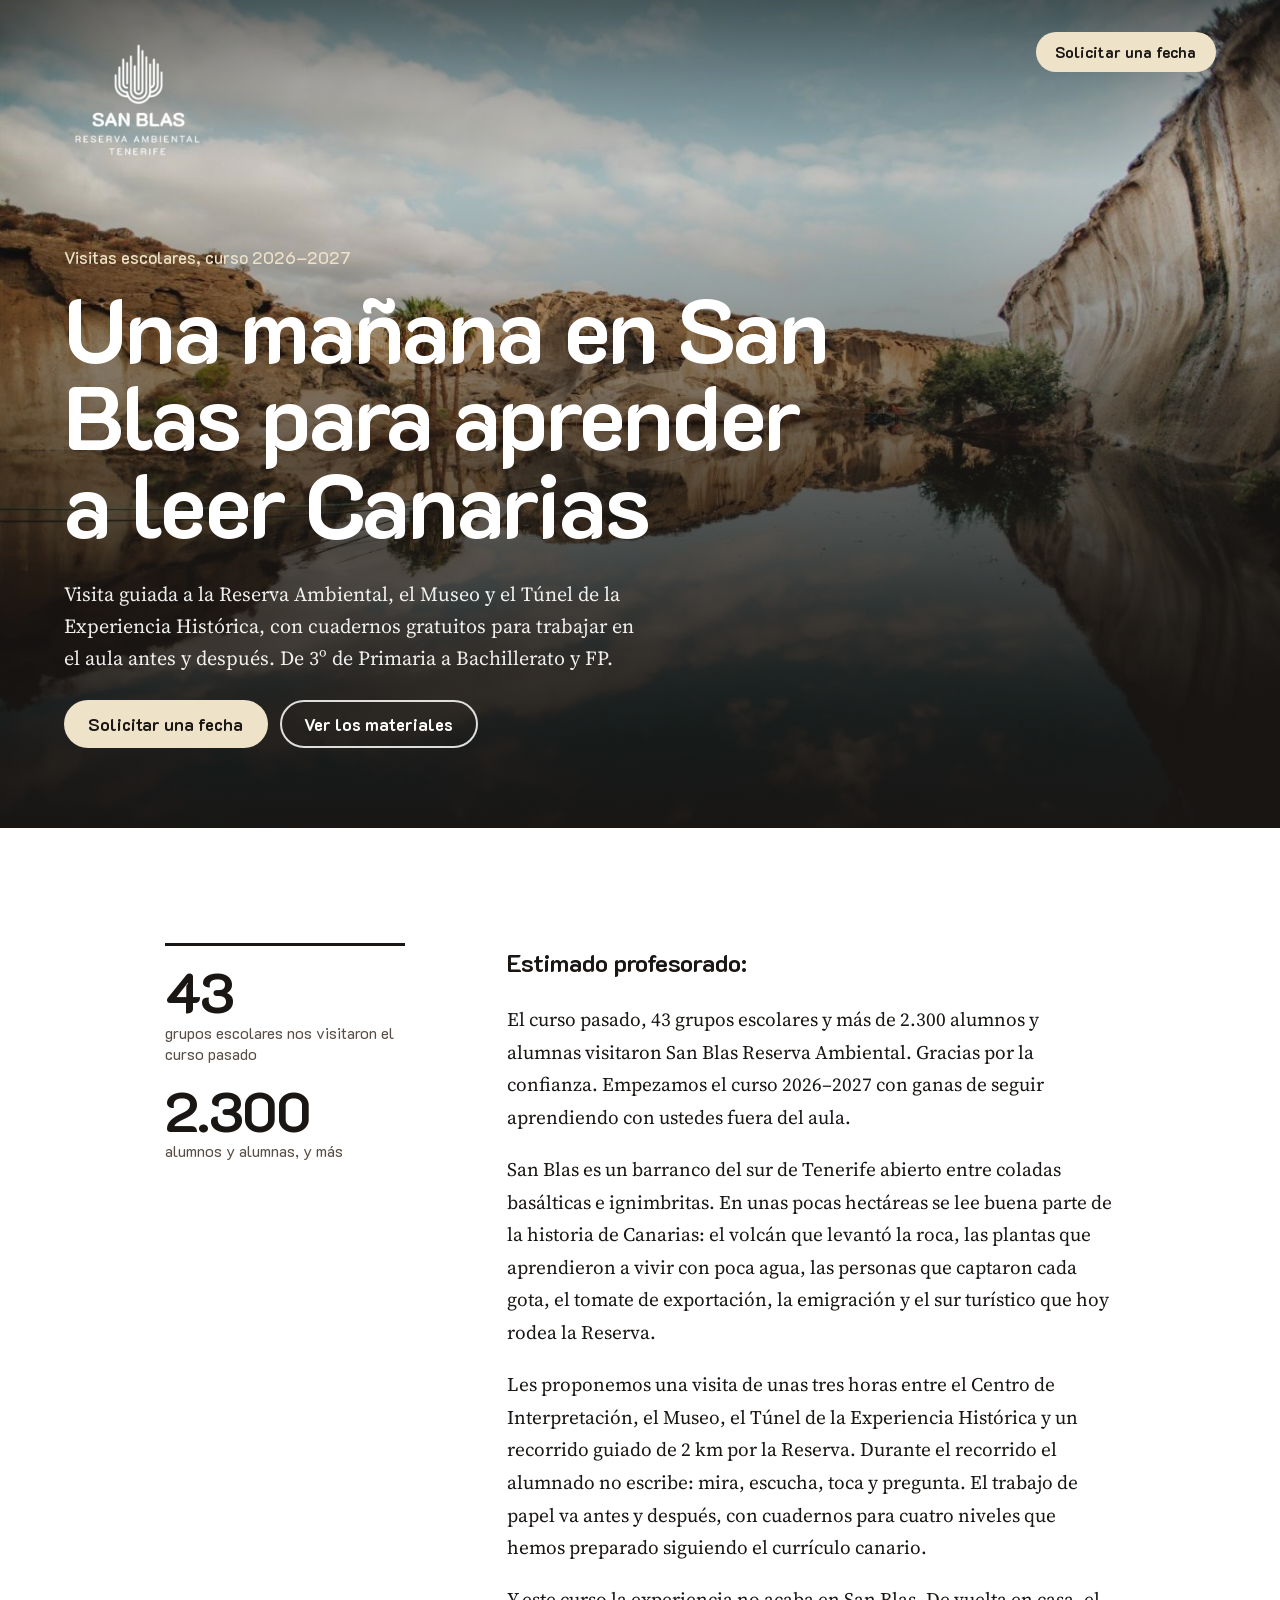
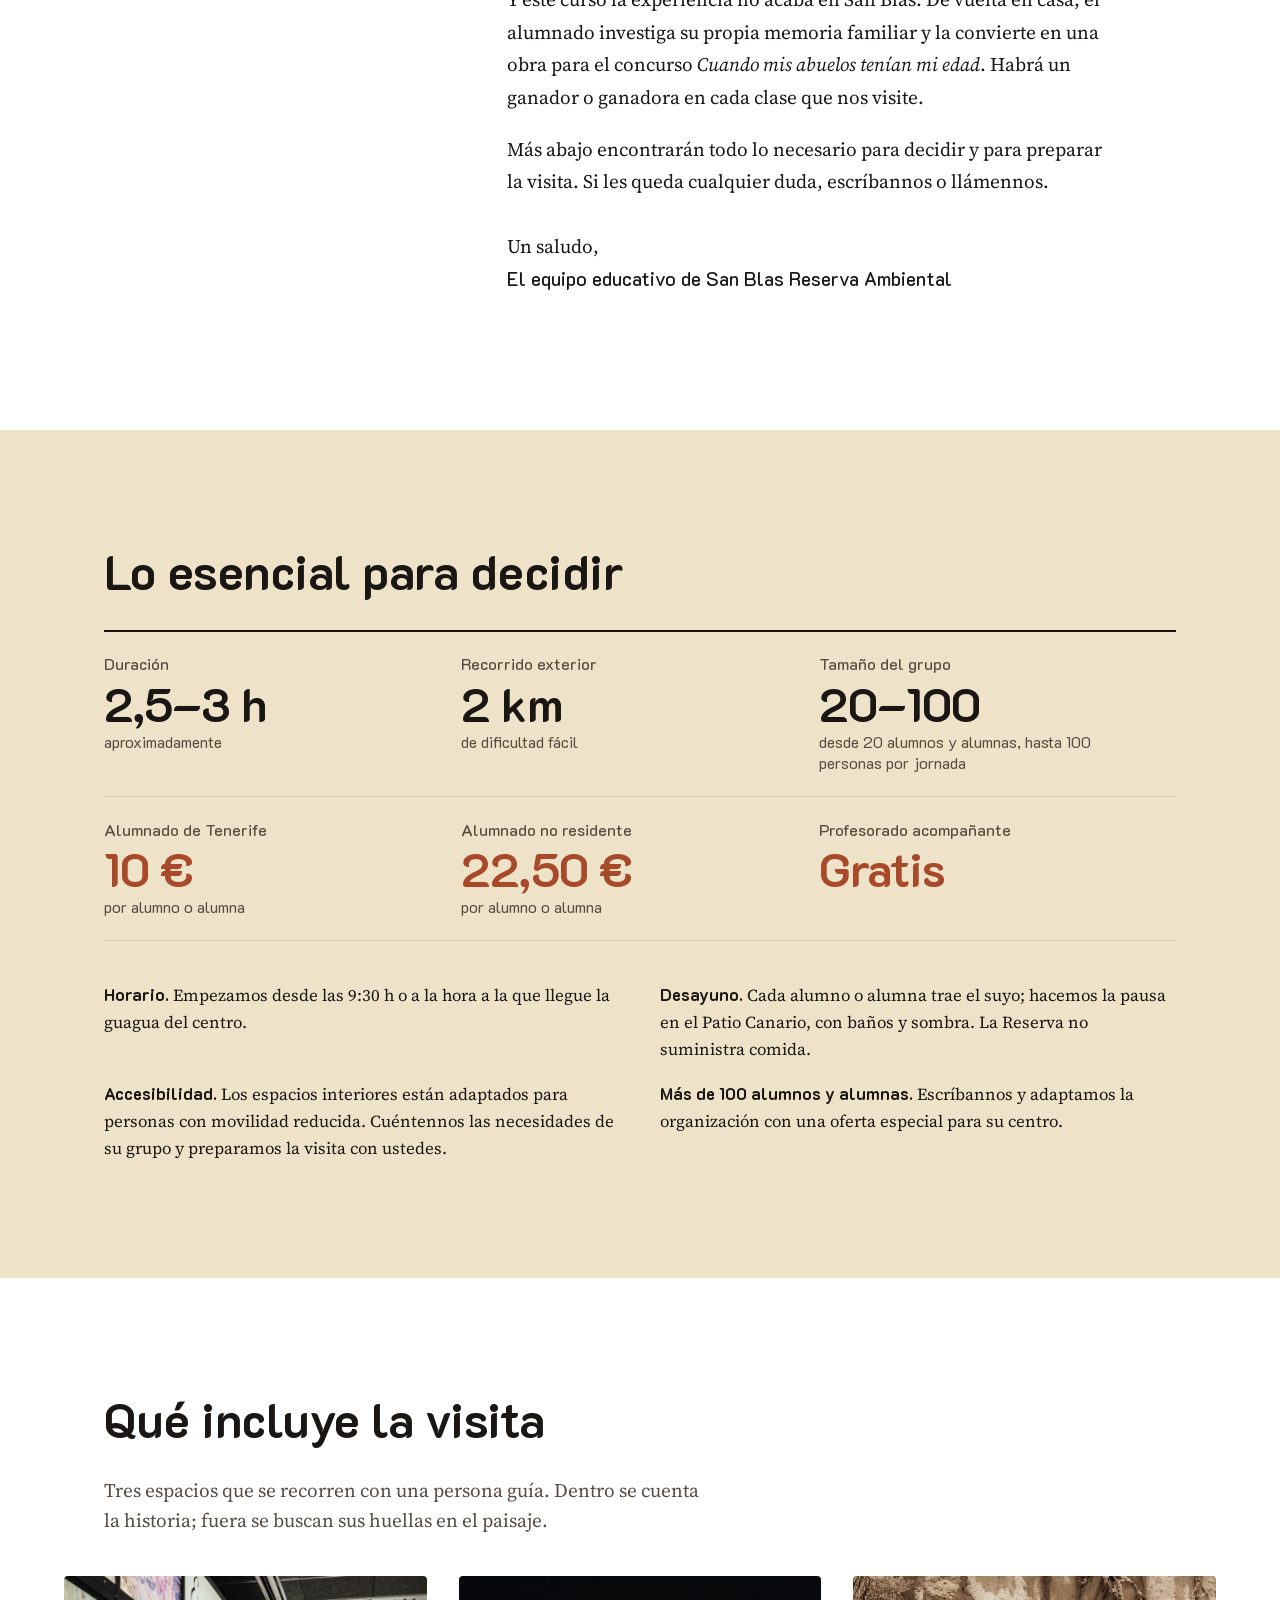
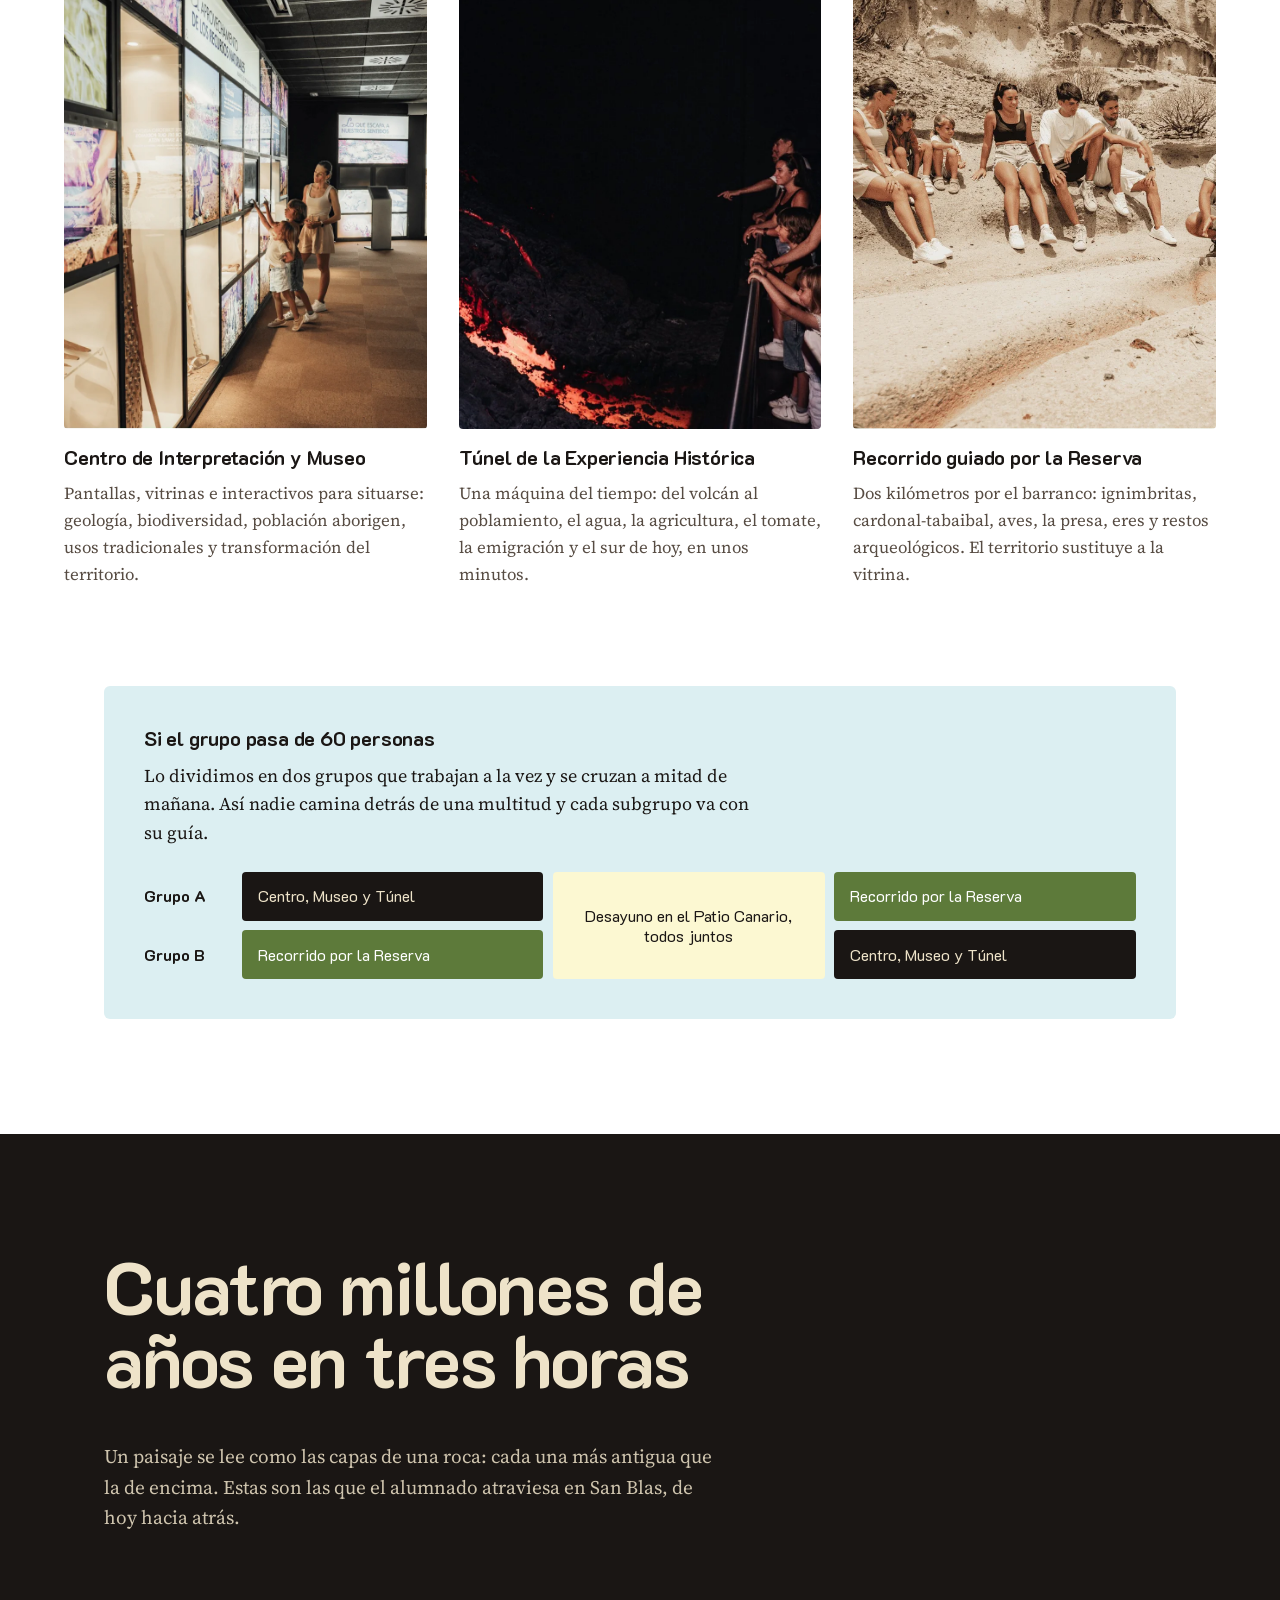
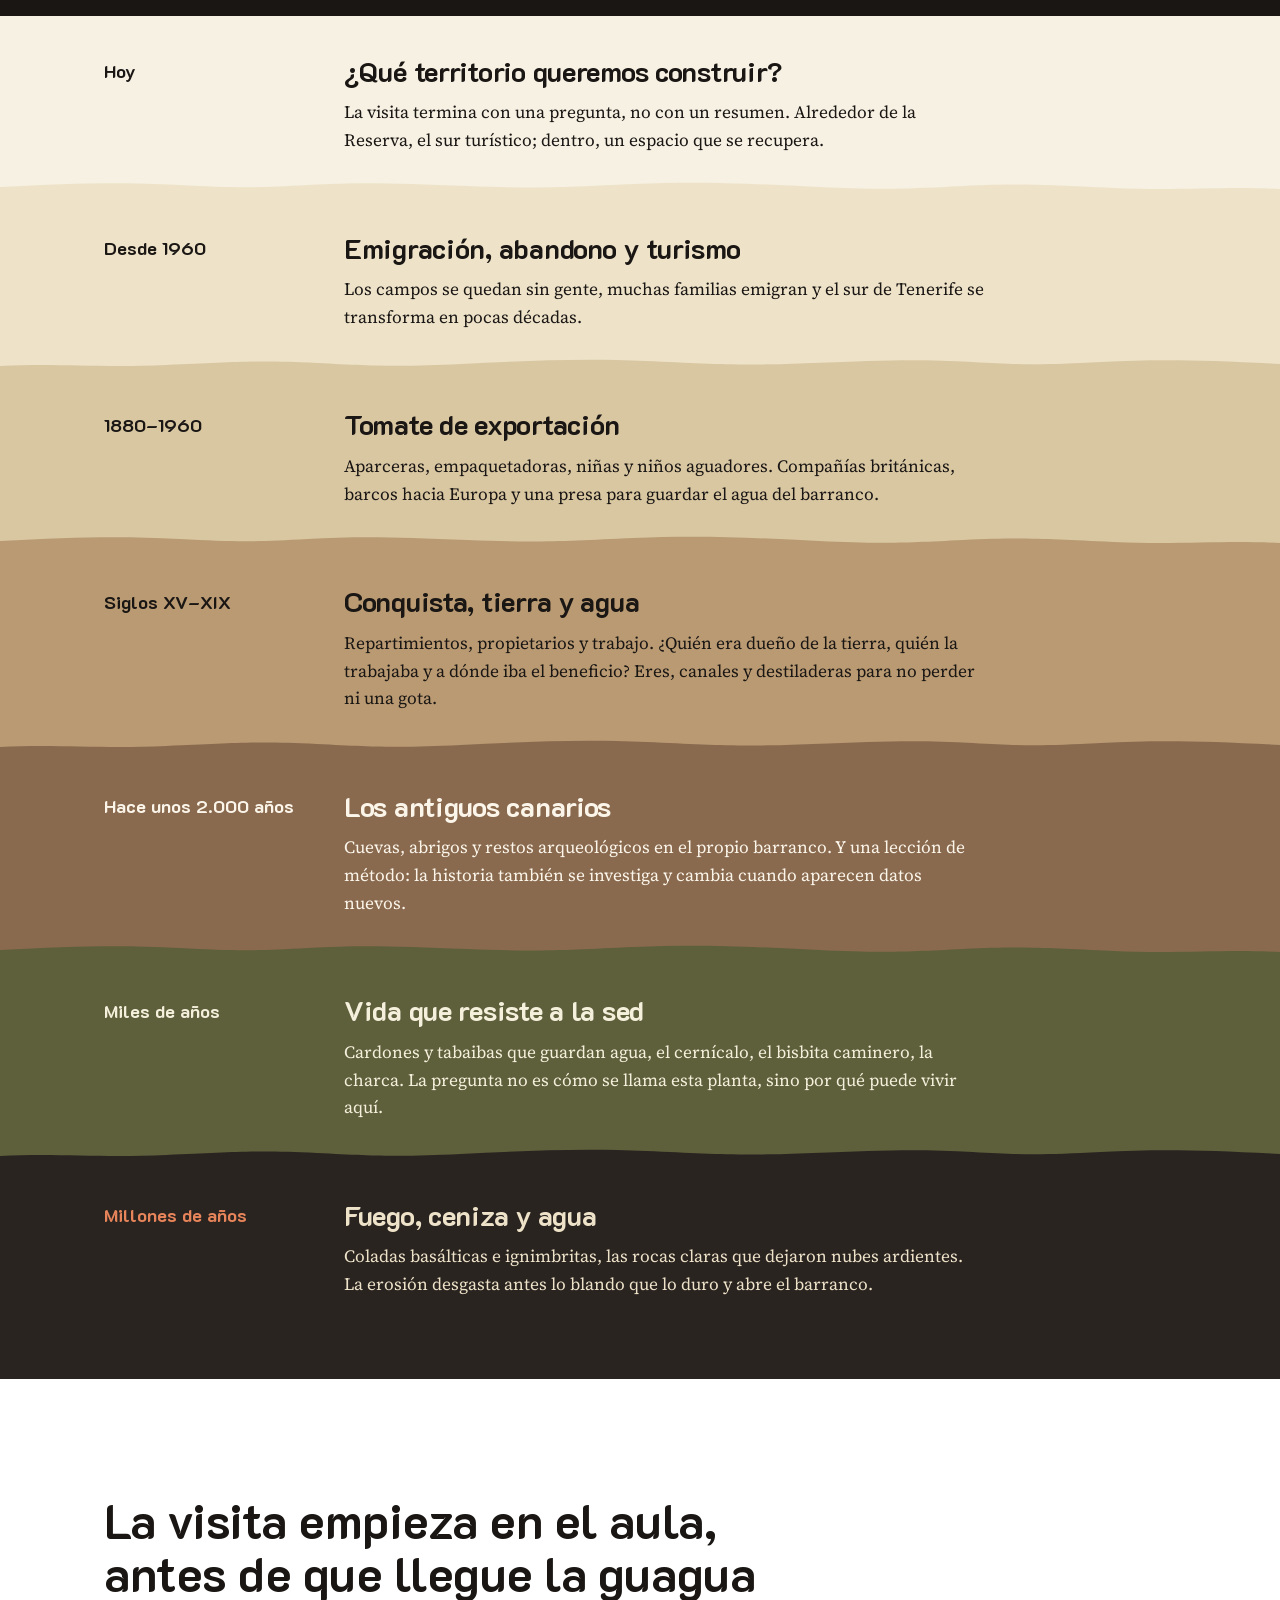
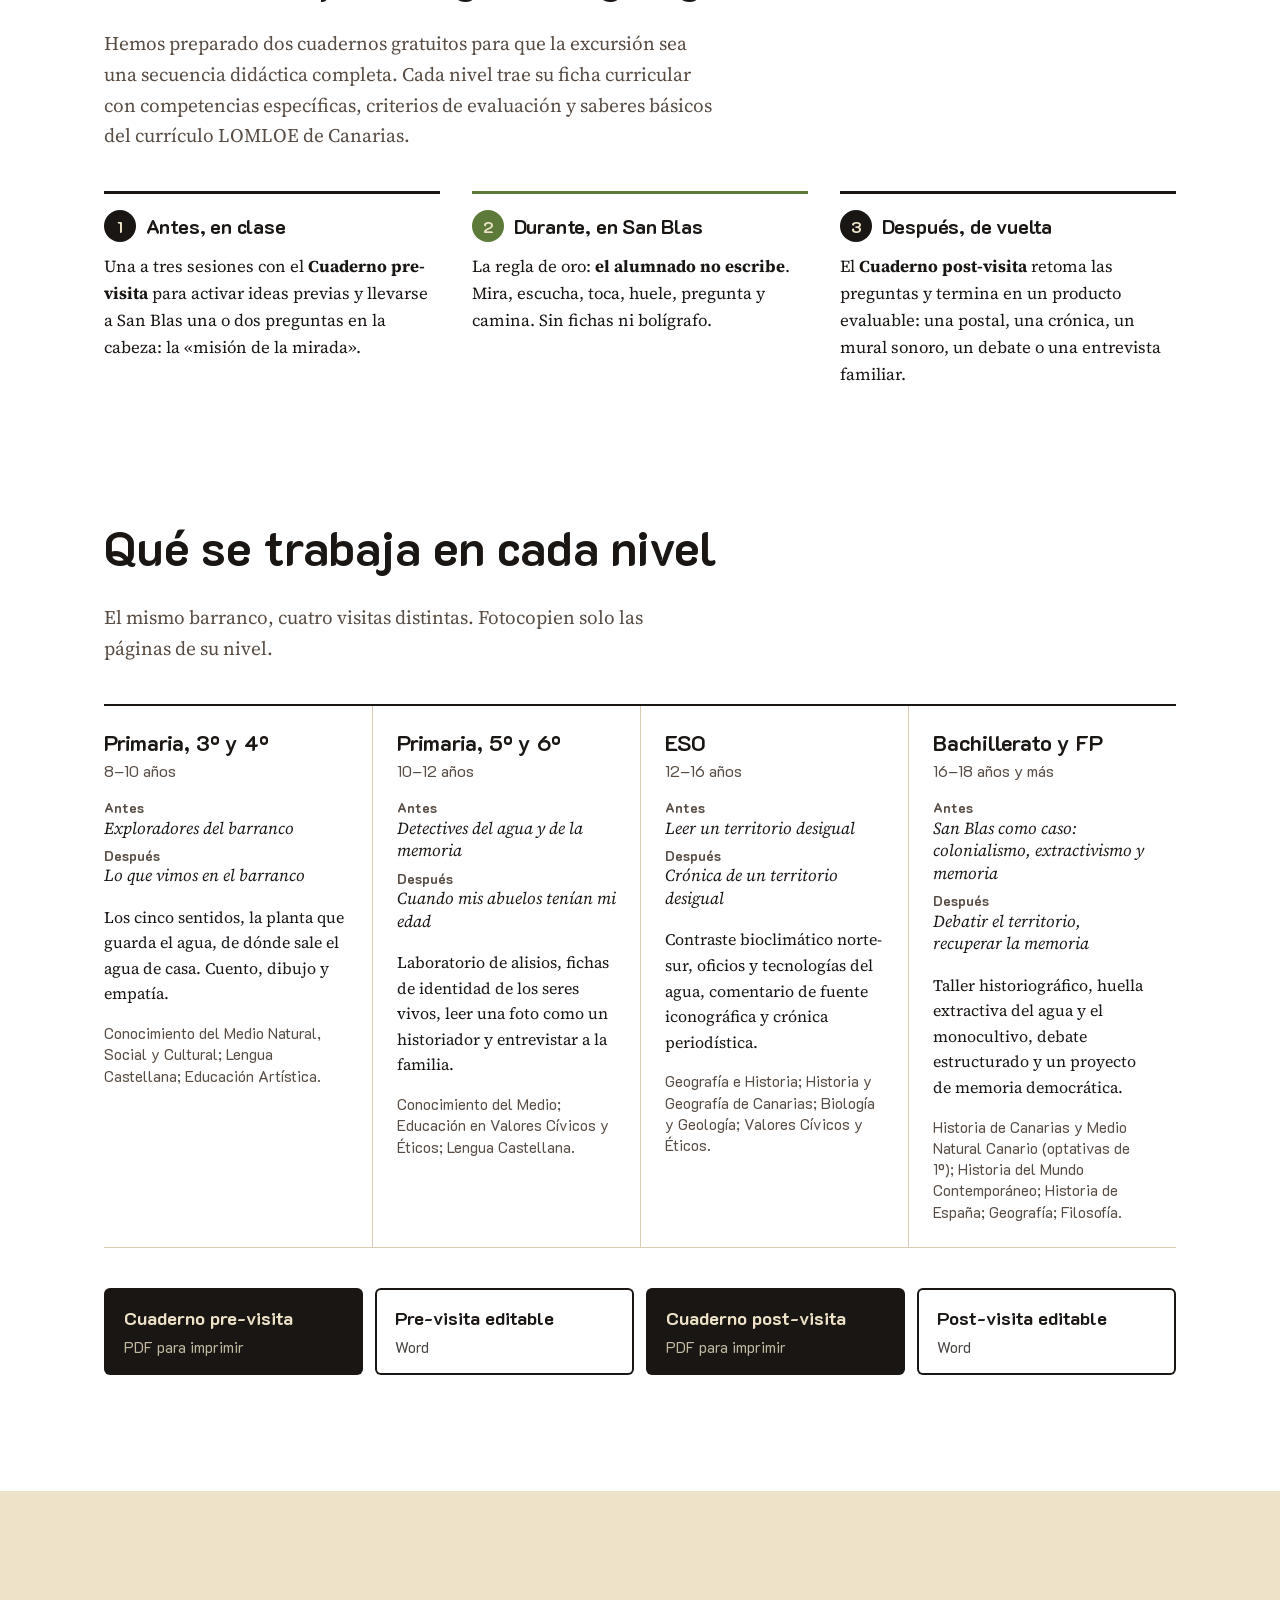
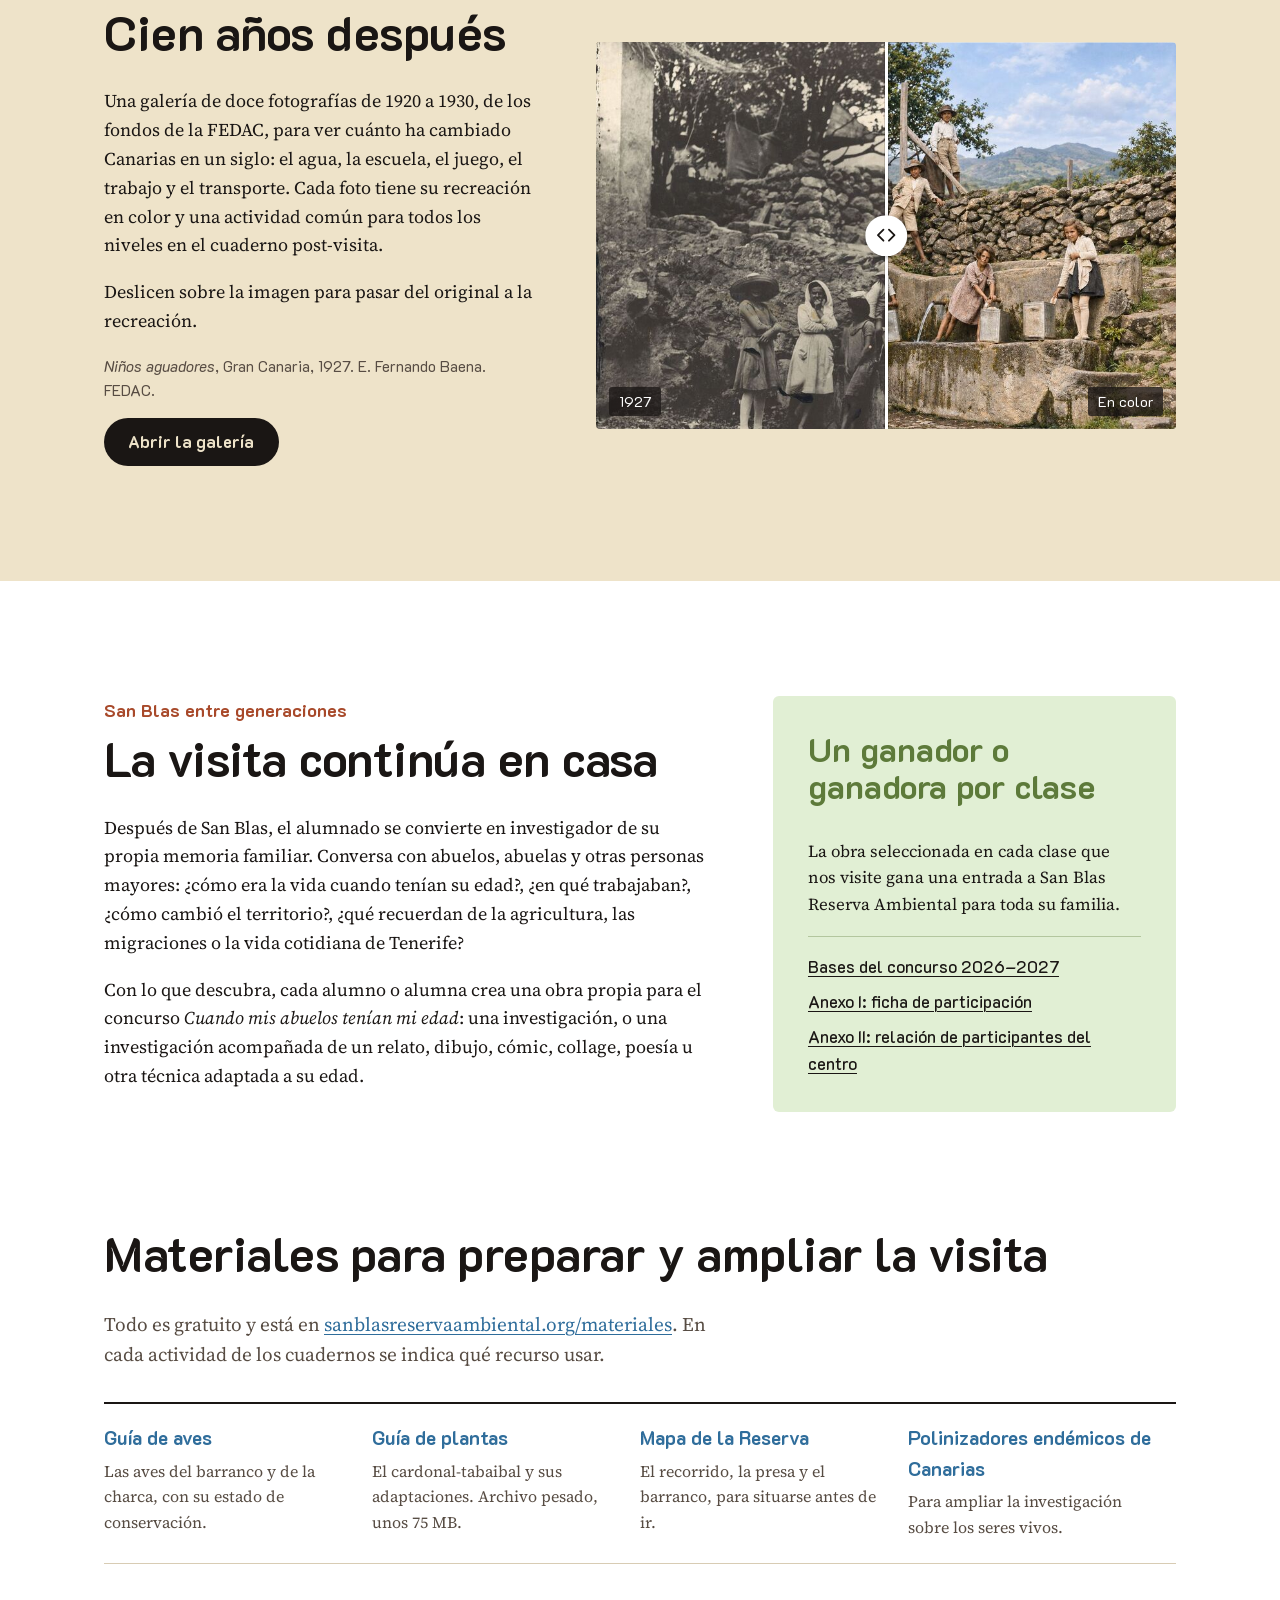
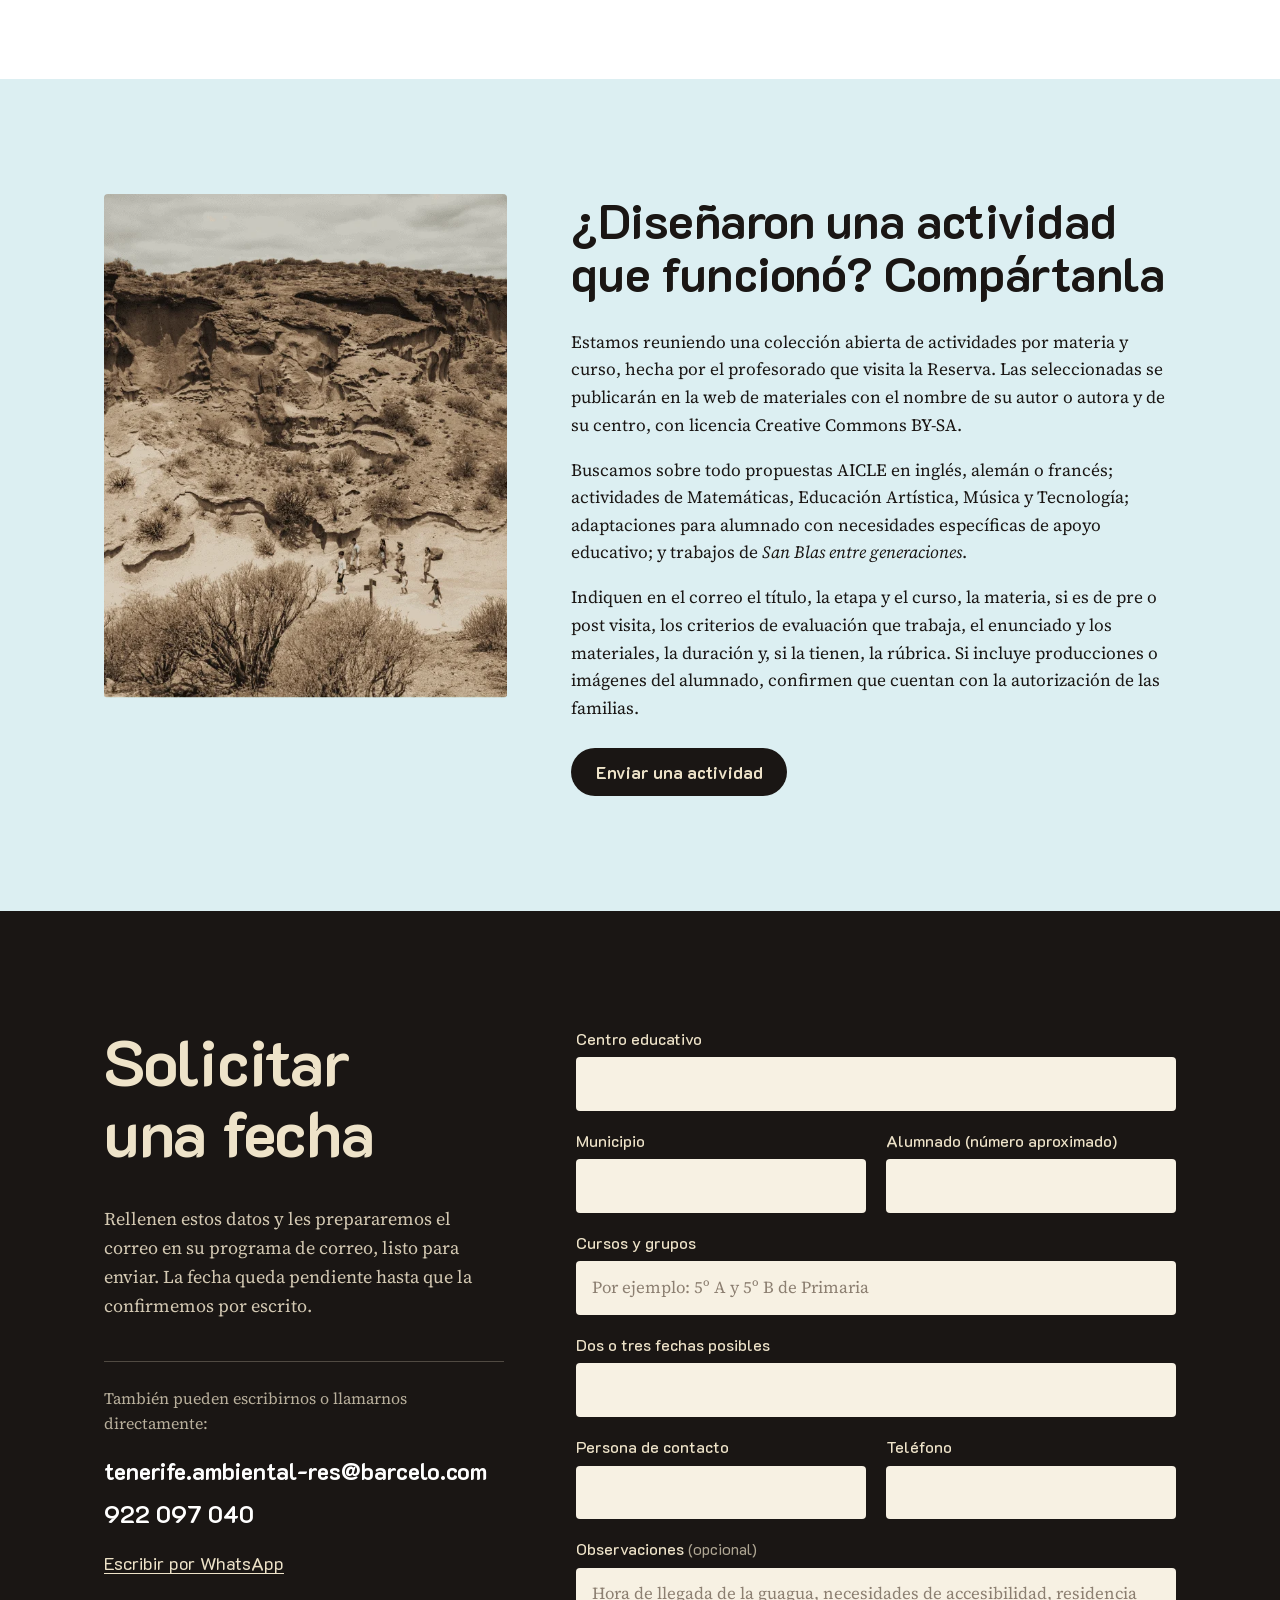
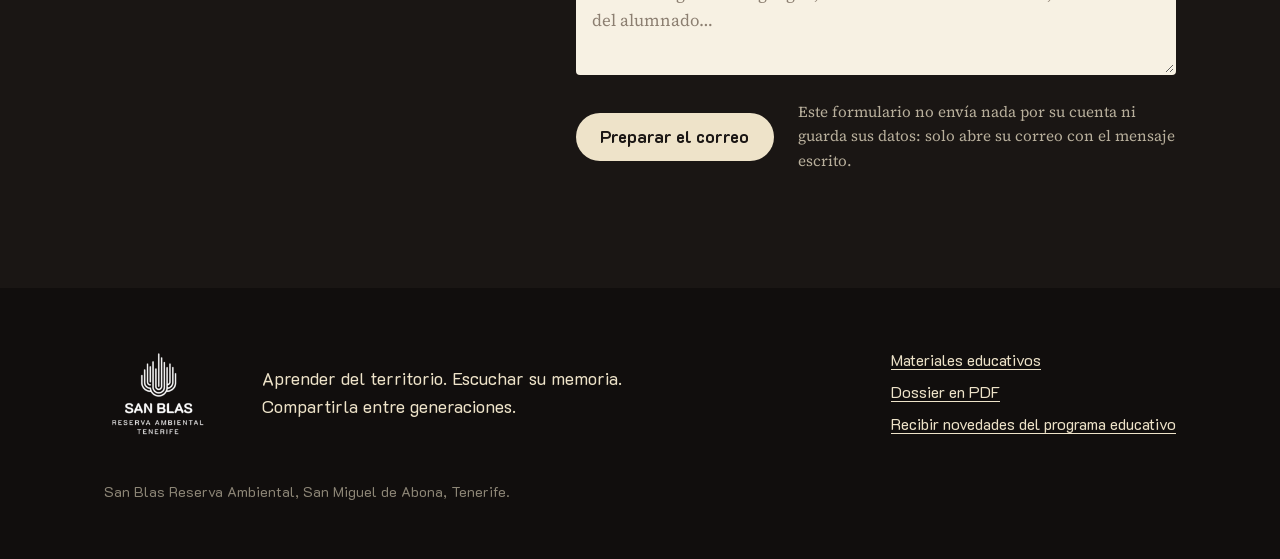
==== index.html @ e319ac90 "Dossier online para el profesorado y correo con enlace «Ver online» Página web con la propuesta de v" ====
<!doctype html>
<html lang="es">
<head>
<meta charset="utf-8">
<meta name="viewport" content="width=device-width, initial-scale=1">
<title>Visitas escolares 2026–2027 · San Blas Reserva Ambiental</title>
<meta name="description" content="Dossier educativo para el profesorado: visita escolar a San Blas Reserva Ambiental (San Miguel de Abona, Tenerife), cuadernos pre y post visita por niveles, concurso escolar y materiales descargables.">
<meta property="og:type" content="website">
<meta property="og:locale" content="es_ES">
<meta property="og:title" content="Visitas escolares 2026–2027 · San Blas Reserva Ambiental">
<meta property="og:description" content="Una mañana para aprender a leer Canarias: visita guiada, cuadernos para el aula en cuatro niveles y un concurso para investigar la memoria familiar.">
<meta property="og:image" content="https://sanblasreservaambiental.org/dossier/img/compartir.jpg">
<meta name="twitter:card" content="summary_large_image">
<meta name="theme-color" content="#1a1614">
<link rel="icon" href="img/logo-negro.png">
<link rel="preconnect" href="https://fonts.googleapis.com">
<link rel="preconnect" href="https://fonts.gstatic.com" crossorigin>
<link href="https://fonts.googleapis.com/css2?family=K2D:wght@400;500;700&family=Source+Serif+4:ital,opsz,wght@0,8..60,400;0,8..60,600;1,8..60,400&display=swap" rel="stylesheet">
<link rel="stylesheet" href="estilo.css">
</head>
<body>

<a class="saltar" href="#carta">Saltar al contenido</a>

<header class="portada">
  <img class="portada__foto" src="img/presa.jpg" srcset="img/presa-800.jpg 800w, img/presa.jpg 1380w" sizes="100vw" alt="La presa de San Blas: el agua refleja las paredes de ignimbrita del barranco y el cielo." fetchpriority="high">
  <div class="portada__barra">
    <img class="portada__logo" src="img/logo-blanco.webp" alt="San Blas Reserva Ambiental, Tenerife" width="180" height="157">
    <a class="boton boton--claro boton--pequeno" href="#reservar">Solicitar una fecha</a>
  </div>
  <div class="portada__texto">
    <p class="portada__curso">Visitas escolares, curso 2026–2027</p>
    <h1>Una mañana en San Blas para aprender a leer Canarias</h1>
    <p class="portada__entrada">Visita guiada a la Reserva Ambiental, el Museo y el Túnel de la Experiencia Histórica, con cuadernos gratuitos para trabajar en el aula antes y después. De 3º de Primaria a Bachillerato y FP.</p>
    <div class="portada__acciones">
      <a class="boton boton--claro" href="#reservar">Solicitar una fecha</a>
      <a class="boton boton--borde" href="#materiales">Ver los materiales</a>
    </div>
  </div>
</header>

<main>

<!-- CARTA -->
<section class="carta" id="carta" aria-labelledby="carta-titulo">
  <h2 id="carta-titulo" class="oculto">Carta al profesorado</h2>
  <aside class="carta__dato">
    <p class="cifra">43</p>
    <p>grupos escolares nos visitaron el curso pasado</p>
    <p class="cifra">2.300</p>
    <p>alumnos y alumnas, y más</p>
  </aside>
  <div class="carta__cuerpo">
    <p class="saludo">Estimado profesorado:</p>
    <p>El curso pasado, 43 grupos escolares y más de 2.300 alumnos y alumnas visitaron San Blas Reserva Ambiental. Gracias por la confianza. Empezamos el curso 2026–2027 con ganas de seguir aprendiendo con ustedes fuera del aula.</p>
    <p>San Blas es un barranco del sur de Tenerife abierto entre coladas basálticas e ignimbritas. En unas pocas hectáreas se lee buena parte de la historia de Canarias: el volcán que levantó la roca, las plantas que aprendieron a vivir con poca agua, las personas que captaron cada gota, el tomate de exportación, la emigración y el sur turístico que hoy rodea la Reserva.</p>
    <p>Les proponemos una visita de unas tres horas entre el Centro de Interpretación, el Museo, el Túnel de la Experiencia Histórica y un recorrido guiado de 2 km por la Reserva. Durante el recorrido el alumnado no escribe: mira, escucha, toca y pregunta. El trabajo de papel va antes y después, con cuadernos para cuatro niveles que hemos preparado siguiendo el currículo canario.</p>
    <p>Y este curso la experiencia no acaba en San Blas. De vuelta en casa, el alumnado investiga su propia memoria familiar y la convierte en una obra para el concurso <cite>Cuando mis abuelos tenían mi edad</cite>. Habrá un ganador o ganadora en cada clase que nos visite.</p>
    <p>Más abajo encontrarán todo lo necesario para decidir y para preparar la visita. Si les queda cualquier duda, escríbannos o llámennos.</p>
    <p class="firma">Un saludo,<br><span>El equipo educativo de San Blas Reserva Ambiental</span></p>
  </div>
</section>

<!-- LO ESENCIAL -->
<section class="esencial" id="esencial" aria-labelledby="esencial-titulo">
  <div class="envoltorio">
    <h2 id="esencial-titulo">Lo esencial para decidir</h2>
    <dl class="ficha">
      <div><dt>Duración</dt><dd><strong>2,5–3 h</strong> aproximadamente</dd></div>
      <div><dt>Recorrido exterior</dt><dd><strong>2 km</strong> de dificultad fácil</dd></div>
      <div><dt>Tamaño del grupo</dt><dd><strong>20–100</strong> desde 20 alumnos y alumnas, hasta 100 personas por jornada</dd></div>
      <div class="ficha__precio"><dt>Alumnado de Tenerife</dt><dd><strong>10 €</strong> por alumno o alumna</dd></div>
      <div class="ficha__precio"><dt>Alumnado no residente</dt><dd><strong>22,50 €</strong> por alumno o alumna</dd></div>
      <div class="ficha__precio"><dt>Profesorado acompañante</dt><dd><strong>Gratis</strong></dd></div>
    </dl>
    <ul class="notas">
      <li><strong>Horario.</strong> Empezamos desde las 9:30 h o a la hora a la que llegue la guagua del centro.</li>
      <li><strong>Desayuno.</strong> Cada alumno o alumna trae el suyo; hacemos la pausa en el Patio Canario, con baños y sombra. La Reserva no suministra comida.</li>
      <li><strong>Accesibilidad.</strong> Los espacios interiores están adaptados para personas con movilidad reducida. Cuéntennos las necesidades de su grupo y preparamos la visita con ustedes.</li>
      <li><strong>Más de 100 alumnos y alumnas.</strong> Escríbannos y adaptamos la organización con una oferta especial para su centro.</li>
    </ul>
  </div>
</section>

<!-- QUÉ INCLUYE -->
<section class="incluye" aria-labelledby="incluye-titulo">
  <div class="envoltorio">
    <h2 id="incluye-titulo">Qué incluye la visita</h2>
    <p class="entradilla">Tres espacios que se recorren con una persona guía. Dentro se cuenta la historia; fuera se buscan sus huellas en el paisaje.</p>
  </div>
  <div class="espacios">
    <figure class="espacio">
      <img src="img/centro.webp" alt="Una familia observa las vitrinas y pantallas del Centro de Interpretación." loading="lazy" width="1200" height="1050">
      <figcaption>
        <h3>Centro de Interpretación y Museo</h3>
        <p>Pantallas, vitrinas e interactivos para situarse: geología, biodiversidad, población aborigen, usos tradicionales y transformación del territorio.</p>
      </figcaption>
    </figure>
    <figure class="espacio">
      <img src="img/tunel-volcan.webp" alt="Niñas y adultos contemplan una recreación de lava incandescente en el Túnel." loading="lazy" width="1200" height="1050">
      <figcaption>
        <h3>Túnel de la Experiencia Histórica</h3>
        <p>Una máquina del tiempo: del volcán al poblamiento, el agua, la agricultura, el tomate, la emigración y el sur de hoy, en unos minutos.</p>
      </figcaption>
    </figure>
    <figure class="espacio">
      <img src="img/barranco-familia.webp" alt="Una familia descansa sobre la roca del barranco mientras el guía señala una gran piedra volcánica." loading="lazy" width="1200" height="737">
      <figcaption>
        <h3>Recorrido guiado por la Reserva</h3>
        <p>Dos kilómetros por el barranco: ignimbritas, cardonal-tabaibal, aves, la presa, eres y restos arqueológicos. El territorio sustituye a la vitrina.</p>
      </figcaption>
    </figure>
  </div>

  <div class="envoltorio">
    <div class="rotacion" aria-labelledby="rotacion-titulo">
      <h3 id="rotacion-titulo">Si el grupo pasa de 60 personas</h3>
      <p>Lo dividimos en dos grupos que trabajan a la vez y se cruzan a mitad de mañana. Así nadie camina detrás de una multitud y cada subgrupo va con su guía.</p>
      <div class="rotacion__esquema">
        <span class="rotacion__grupo rotacion__grupo--a">Grupo A</span>
        <span class="tramo tramo--dentro rotacion__a1">Centro, Museo y Túnel</span>
        <span class="tramo tramo--juntos">Desayuno en el Patio Canario, todos juntos</span>
        <span class="tramo tramo--fuera rotacion__a2">Recorrido por la Reserva</span>
        <span class="rotacion__grupo rotacion__grupo--b">Grupo B</span>
        <span class="tramo tramo--fuera rotacion__b1">Recorrido por la Reserva</span>
        <span class="tramo tramo--dentro rotacion__b2">Centro, Museo y Túnel</span>
      </div>
    </div>
  </div>
</section>

<!-- ESTRATOS -->
<section class="estratos" id="historia" aria-labelledby="estratos-titulo">
  <div class="envoltorio estratos__cabecera">
    <h2 id="estratos-titulo">Cuatro millones de años en tres horas</h2>
    <p>Un paisaje se lee como las capas de una roca: cada una más antigua que la de encima. Estas son las que el alumnado atraviesa en San Blas, de hoy hacia atrás.</p>
  </div>
  <ol class="capas">
    <li class="capa capa--hoy">
      <div class="capa__tiempo">Hoy</div>
      <div class="capa__texto"><h3>¿Qué territorio queremos construir?</h3><p>La visita termina con una pregunta, no con un resumen. Alrededor de la Reserva, el sur turístico; dentro, un espacio que se recupera.</p></div>
    </li>
    <li class="capa capa--turismo">
      <div class="capa__tiempo">Desde 1960</div>
      <div class="capa__texto"><h3>Emigración, abandono y turismo</h3><p>Los campos se quedan sin gente, muchas familias emigran y el sur de Tenerife se transforma en pocas décadas.</p></div>
    </li>
    <li class="capa capa--tomate">
      <div class="capa__tiempo">1880–1960</div>
      <div class="capa__texto"><h3>Tomate de exportación</h3><p>Aparceras, empaquetadoras, niñas y niños aguadores. Compañías británicas, barcos hacia Europa y una presa para guardar el agua del barranco.</p></div>
    </li>
    <li class="capa capa--tierra">
      <div class="capa__tiempo">Siglos XV–XIX</div>
      <div class="capa__texto"><h3>Conquista, tierra y agua</h3><p>Repartimientos, propietarios y trabajo. ¿Quién era dueño de la tierra, quién la trabajaba y a dónde iba el beneficio? Eres, canales y destiladeras para no perder ni una gota.</p></div>
    </li>
    <li class="capa capa--aborigen">
      <div class="capa__tiempo">Hace unos 2.000 años</div>
      <div class="capa__texto"><h3>Los antiguos canarios</h3><p>Cuevas, abrigos y restos arqueológicos en el propio barranco. Y una lección de método: la historia también se investiga y cambia cuando aparecen datos nuevos.</p></div>
    </li>
    <li class="capa capa--vida">
      <div class="capa__tiempo">Miles de años</div>
      <div class="capa__texto"><h3>Vida que resiste a la sed</h3><p>Cardones y tabaibas que guardan agua, el cernícalo, el bisbita caminero, la charca. La pregunta no es cómo se llama esta planta, sino por qué puede vivir aquí.</p></div>
    </li>
    <li class="capa capa--volcan">
      <div class="capa__tiempo">Millones de años</div>
      <div class="capa__texto"><h3>Fuego, ceniza y agua</h3><p>Coladas basálticas e ignimbritas, las rocas claras que dejaron nubes ardientes. La erosión desgasta antes lo blando que lo duro y abre el barranco.</p></div>
    </li>
  </ol>
</section>

<!-- ANTES DURANTE DESPUÉS -->
<section class="secuencia" id="aula" aria-labelledby="secuencia-titulo">
  <div class="envoltorio">
    <h2 id="secuencia-titulo">La visita empieza en el aula, antes de que llegue la guagua</h2>
    <p class="entradilla">Hemos preparado dos cuadernos gratuitos para que la excursión sea una secuencia didáctica completa. Cada nivel trae su ficha curricular con competencias específicas, criterios de evaluación y saberes básicos del currículo LOMLOE de Canarias.</p>
    <ol class="pasos">
      <li>
        <h3>Antes, en clase</h3>
        <p>Una a tres sesiones con el <strong>Cuaderno pre-visita</strong> para activar ideas previas y llevarse a San Blas una o dos preguntas en la cabeza: la «misión de la mirada».</p>
      </li>
      <li>
        <h3>Durante, en San Blas</h3>
        <p>La regla de oro: <strong>el alumnado no escribe</strong>. Mira, escucha, toca, huele, pregunta y camina. Sin fichas ni bolígrafo.</p>
      </li>
      <li>
        <h3>Después, de vuelta</h3>
        <p>El <strong>Cuaderno post-visita</strong> retoma las preguntas y termina en un producto evaluable: una postal, una crónica, un mural sonoro, un debate o una entrevista familiar.</p>
      </li>
    </ol>
  </div>
</section>

<!-- NIVELES -->
<section class="niveles" aria-labelledby="niveles-titulo">
  <div class="envoltorio">
    <h2 id="niveles-titulo">Qué se trabaja en cada nivel</h2>
    <p class="entradilla">El mismo barranco, cuatro visitas distintas. Fotocopien solo las páginas de su nivel.</p>
    <div class="tabla-niveles">
      <article class="nivel">
        <header class="nivel__cabecera">
          <h3>Primaria, 3º y 4º</h3>
          <p>8–10 años</p>
        </header>
        <p class="nivel__titulos"><span>Antes</span> <cite>Exploradores del barranco</cite><br><span>Después</span> <cite>Lo que vimos en el barranco</cite></p>
        <p>Los cinco sentidos, la planta que guarda el agua, de dónde sale el agua de casa. Cuento, dibujo y empatía.</p>
        <p class="nivel__materias">Conocimiento del Medio Natural, Social y Cultural; Lengua Castellana; Educación Artística.</p>
      </article>
      <article class="nivel">
        <header class="nivel__cabecera">
          <h3>Primaria, 5º y 6º</h3>
          <p>10–12 años</p>
        </header>
        <p class="nivel__titulos"><span>Antes</span> <cite>Detectives del agua y de la memoria</cite><br><span>Después</span> <cite>Cuando mis abuelos tenían mi edad</cite></p>
        <p>Laboratorio de alisios, fichas de identidad de los seres vivos, leer una foto como un historiador y entrevistar a la familia.</p>
        <p class="nivel__materias">Conocimiento del Medio; Educación en Valores Cívicos y Éticos; Lengua Castellana.</p>
      </article>
      <article class="nivel">
        <header class="nivel__cabecera">
          <h3>ESO</h3>
          <p>12–16 años</p>
        </header>
        <p class="nivel__titulos"><span>Antes</span> <cite>Leer un territorio desigual</cite><br><span>Después</span> <cite>Crónica de un territorio desigual</cite></p>
        <p>Contraste bioclimático norte-sur, oficios y tecnologías del agua, comentario de fuente iconográfica y crónica periodística.</p>
        <p class="nivel__materias">Geografía e Historia; Historia y Geografía de Canarias; Biología y Geología; Valores Cívicos y Éticos.</p>
      </article>
      <article class="nivel">
        <header class="nivel__cabecera">
          <h3>Bachillerato y FP</h3>
          <p>16–18 años y más</p>
        </header>
        <p class="nivel__titulos"><span>Antes</span> <cite>San Blas como caso: colonialismo, extractivismo y memoria</cite><br><span>Después</span> <cite>Debatir el territorio, recuperar la memoria</cite></p>
        <p>Taller historiográfico, huella extractiva del agua y el monocultivo, debate estructurado y un proyecto de memoria democrática.</p>
        <p class="nivel__materias">Historia de Canarias y Medio Natural Canario (optativas de 1º); Historia del Mundo Contemporáneo; Historia de España; Geografía; Filosofía.</p>
      </article>
    </div>
    <div class="descargas">
      <a class="descarga" href="https://sanblasreservaambiental.org/materiales/cuadernos/01-cuaderno-previsita.pdf">
        <span class="descarga__nombre">Cuaderno pre-visita</span>
        <span class="descarga__tipo">PDF para imprimir</span>
      </a>
      <a class="descarga descarga--secundaria" href="https://sanblasreservaambiental.org/materiales/cuadernos/01-cuaderno-previsita.docx">
        <span class="descarga__nombre">Pre-visita editable</span>
        <span class="descarga__tipo">Word</span>
      </a>
      <a class="descarga" href="https://sanblasreservaambiental.org/materiales/cuadernos/02-cuaderno-postvisita.pdf">
        <span class="descarga__nombre">Cuaderno post-visita</span>
        <span class="descarga__tipo">PDF para imprimir</span>
      </a>
      <a class="descarga descarga--secundaria" href="https://sanblasreservaambiental.org/materiales/cuadernos/02-cuaderno-postvisita.docx">
        <span class="descarga__nombre">Post-visita editable</span>
        <span class="descarga__tipo">Word</span>
      </a>
    </div>
  </div>
</section>

<!-- CIEN AÑOS -->
<section class="cien" aria-labelledby="cien-titulo">
  <div class="envoltorio cien__rejilla">
    <div class="cien__texto">
      <h2 id="cien-titulo">Cien años después</h2>
      <p>Una galería de doce fotografías de 1920 a 1930, de los fondos de la FEDAC, para ver cuánto ha cambiado Canarias en un siglo: el agua, la escuela, el juego, el trabajo y el transporte. Cada foto tiene su recreación en color y una actividad común para todos los niveles en el cuaderno post-visita.</p>
      <p>Deslicen sobre la imagen para pasar del original a la recreación.</p>
      <p class="pie-foto"><cite>Niños aguadores</cite>, Gran Canaria, 1927. E. Fernando Baena. FEDAC.</p>
      <a class="boton boton--oscuro" href="https://sanblasreservaambiental.org/materiales/cien-anos/">Abrir la galería</a>
    </div>
    <div class="comparador" data-comparador>
      <img src="img/008365-original.jpg" alt="Fotografía original en blanco y negro: niñas y niños llenan latas de agua en un pilar de piedra, 1927." loading="lazy" width="900" height="709">
      <div class="comparador__color">
        <img src="img/008365-color.jpg" alt="" loading="lazy" width="900" height="709">
      </div>
      <input class="comparador__control" type="range" min="0" max="100" value="50" aria-label="Proporción de la recreación en color">
      <span class="comparador__linea" aria-hidden="true"></span>
      <span class="comparador__etiqueta comparador__etiqueta--izq" aria-hidden="true">1927</span>
      <span class="comparador__etiqueta comparador__etiqueta--der" aria-hidden="true">En color</span>
    </div>
  </div>
</section>

<!-- CONCURSO -->
<section class="concurso" id="concurso" aria-labelledby="concurso-titulo">
  <div class="envoltorio concurso__rejilla">
    <div>
      <p class="concurso__programa">San Blas entre generaciones</p>
      <h2 id="concurso-titulo">La visita continúa en casa</h2>
      <p>Después de San Blas, el alumnado se convierte en investigador de su propia memoria familiar. Conversa con abuelos, abuelas y otras personas mayores: ¿cómo era la vida cuando tenían su edad?, ¿en qué trabajaban?, ¿cómo cambió el territorio?, ¿qué recuerdan de la agricultura, las migraciones o la vida cotidiana de Tenerife?</p>
      <p>Con lo que descubra, cada alumno o alumna crea una obra propia para el concurso <cite>Cuando mis abuelos tenían mi edad</cite>: una investigación, o una investigación acompañada de un relato, dibujo, cómic, collage, poesía u otra técnica adaptada a su edad.</p>
    </div>
    <div class="premio">
      <p class="premio__cifra">Un ganador o ganadora por clase</p>
      <p>La obra seleccionada en cada clase que nos visite gana una entrada a San Blas Reserva Ambiental para toda su familia.</p>
      <ul class="enlaces">
        <li><a href="https://sanblasreservaambiental.org/materiales/Bases-concurso-curso2026-27.pdf">Bases del concurso 2026–2027</a></li>
        <li><a href="https://sanblasreservaambiental.org/materiales/ANEXO_I_Ficha_de_participacion.pdf">Anexo I: ficha de participación</a></li>
        <li><a href="https://sanblasreservaambiental.org/materiales/ANEXO_II_Relacion_de_participantes_del_centro_educativo.pdf">Anexo II: relación de participantes del centro</a></li>
      </ul>
    </div>
  </div>
</section>

<!-- MATERIALES -->
<section class="materiales" id="materiales" aria-labelledby="materiales-titulo">
  <div class="envoltorio">
    <h2 id="materiales-titulo">Materiales para preparar y ampliar la visita</h2>
    <p class="entradilla">Todo es gratuito y está en <a href="https://sanblasreservaambiental.org/materiales/">sanblasreservaambiental.org/materiales</a>. En cada actividad de los cuadernos se indica qué recurso usar.</p>
    <ul class="recursos">
      <li><a href="https://sanblasreservaambiental.org/materiales/aves_san_blas_reserva_ambiental.pdf"><span class="recurso__nombre">Guía de aves</span><span class="recurso__uso">Las aves del barranco y de la charca, con su estado de conservación.</span></a></li>
      <li><a href="https://sanblasreservaambiental.org/materiales/plantas_san_blas_reserva_ambiental.pdf"><span class="recurso__nombre">Guía de plantas</span><span class="recurso__uso">El cardonal-tabaibal y sus adaptaciones. Archivo pesado, unos 75 MB.</span></a></li>
      <li><a href="https://sanblasreservaambiental.org/materiales/mapa_san_blas_reserva_ambiental.pdf"><span class="recurso__nombre">Mapa de la Reserva</span><span class="recurso__uso">El recorrido, la presa y el barranco, para situarse antes de ir.</span></a></li>
      <li><a href="https://sanblasreservaambiental.org/materiales/polinizadores_endemicos_canarias.pdf"><span class="recurso__nombre">Polinizadores endémicos de Canarias</span><span class="recurso__uso">Para ampliar la investigación sobre los seres vivos.</span></a></li>
    </ul>
  </div>
</section>

<!-- COMPARTIR -->
<section class="compartir" aria-labelledby="compartir-titulo">
  <div class="envoltorio compartir__rejilla">
    <img src="img/barranco-paredes.webp" alt="Paredes de ignimbrita del barranco de San Blas, con un grupo pequeño caminando por el cauce." loading="lazy" width="1200" height="737">
    <div>
      <h2 id="compartir-titulo">¿Diseñaron una actividad que funcionó? Compártanla</h2>
      <p>Estamos reuniendo una colección abierta de actividades por materia y curso, hecha por el profesorado que visita la Reserva. Las seleccionadas se publicarán en la web de materiales con el nombre de su autor o autora y de su centro, con licencia Creative Commons BY-SA.</p>
      <p>Buscamos sobre todo propuestas AICLE en inglés, alemán o francés; actividades de Matemáticas, Educación Artística, Música y Tecnología; adaptaciones para alumnado con necesidades específicas de apoyo educativo; y trabajos de <cite>San Blas entre generaciones</cite>.</p>
      <p>Indiquen en el correo el título, la etapa y el curso, la materia, si es de pre o post visita, los criterios de evaluación que trabaja, el enunciado y los materiales, la duración y, si la tienen, la rúbrica. Si incluye producciones o imágenes del alumnado, confirmen que cuentan con la autorización de las familias.</p>
      <a class="boton boton--oscuro" href="mailto:tenerife.ambiental-res@barcelo.com?subject=Repositorio%20de%20actividades%20%C2%B7%20%5Bmateria%5D%20%C2%B7%20%5Bcurso%5D">Enviar una actividad</a>
    </div>
  </div>
</section>

<!-- RESERVAR -->
<section class="reservar" id="reservar" aria-labelledby="reservar-titulo">
  <div class="envoltorio reservar__rejilla">
    <div class="reservar__intro">
      <h2 id="reservar-titulo">Solicitar una fecha</h2>
      <p>Rellenen estos datos y les prepararemos el correo en su programa de correo, listo para enviar. La fecha queda pendiente hasta que la confirmemos por escrito.</p>
      <div class="contacto">
        <p>También pueden escribirnos o llamarnos directamente:</p>
        <a class="contacto__dato" href="mailto:tenerife.ambiental-res@barcelo.com">tenerife.ambiental-res@barcelo.com</a>
        <a class="contacto__dato" href="tel:+34922097040">922 097 040</a>
        <a class="contacto__wa" href="https://wa.me/34922097040">Escribir por WhatsApp</a>
      </div>
    </div>
    <form class="formulario" id="formulario-reserva" novalidate>
      <div class="campo campo--ancho">
        <label for="f-centro">Centro educativo</label>
        <input id="f-centro" name="centro" autocomplete="organization" required>
      </div>
      <div class="campo">
        <label for="f-municipio">Municipio</label>
        <input id="f-municipio" name="municipio" autocomplete="address-level2">
      </div>
      <div class="campo">
        <label for="f-alumnado">Alumnado (número aproximado)</label>
        <input id="f-alumnado" name="alumnado" inputmode="numeric">
      </div>
      <div class="campo campo--ancho">
        <label for="f-cursos">Cursos y grupos</label>
        <input id="f-cursos" name="cursos" placeholder="Por ejemplo: 5º A y 5º B de Primaria">
      </div>
      <div class="campo campo--ancho">
        <label for="f-fechas">Dos o tres fechas posibles</label>
        <input id="f-fechas" name="fechas">
      </div>
      <div class="campo">
        <label for="f-nombre">Persona de contacto</label>
        <input id="f-nombre" name="nombre" autocomplete="name">
      </div>
      <div class="campo">
        <label for="f-telefono">Teléfono</label>
        <input id="f-telefono" name="telefono" type="tel" autocomplete="tel">
      </div>
      <div class="campo campo--ancho">
        <label for="f-notas">Observaciones <span class="opcional">(opcional)</span></label>
        <textarea id="f-notas" name="notas" rows="3" placeholder="Hora de llegada de la guagua, necesidades de accesibilidad, residencia del alumnado…"></textarea>
      </div>
      <div class="formulario__pie campo--ancho">
        <button class="boton boton--claro" type="submit">Preparar el correo</button>
        <p class="formulario__aviso" id="formulario-aviso" role="status">Este formulario no envía nada por su cuenta ni guarda sus datos: solo abre su correo con el mensaje escrito.</p>
      </div>
    </form>
  </div>
</section>

</main>

<footer class="pie">
  <div class="envoltorio pie__rejilla">
    <img src="img/logo-blanco.webp" alt="San Blas Reserva Ambiental, Tenerife" width="140" height="122" loading="lazy">
    <p class="pie__lema">Aprender del territorio. Escuchar su memoria. Compartirla entre generaciones.</p>
    <ul class="pie__enlaces">
      <li><a href="https://sanblasreservaambiental.org/materiales/">Materiales educativos</a></li>
      <li><a href="https://sanblas.github.io/emails/dossierEducativoCurso2627.pdf">Dossier en PDF</a></li>
      <li><a href="https://sanblas.github.io/?utm_campaign=CONSENT26&amp;utm_source=dossier&amp;utm_medium=web&amp;utm_content=pie&amp;utm_term=consent&amp;lang=ES">Recibir novedades del programa educativo</a></li>
    </ul>
    <p class="pie__lugar">San Blas Reserva Ambiental, San Miguel de Abona, Tenerife.</p>
  </div>
</footer>

<script src="dossier.js" defer></script>
</body>
</html>
---- estilo.css ----
/* Dossier online para el profesorado · San Blas Reserva Ambiental
   Colores tomados del dossier impreso 2026–2027 y del propio barranco. */

:root {
  --basalto: #1a1614;
  --basalto-suave: #3a332e;
  --ignimbrita: #eee3c9;   /* arena del dossier impreso */
  --toba: #d9c7a2;
  --almagre: #a8492a;      /* tierra roja */
  --tomate: #c4683c;
  --cielo: #2f6d9b;
  --cielo-claro: #dceff2;
  --tabaiba: #5d7a3a;
  --tabaiba-clara: #e1efd4;
  --millo: #fcf8d2;
  --papel: #ffffff;
  --tinta: #1a1614;
  --tinta-suave: #574c43;
  --linea: #d8ccb4;

  --sans: "K2D", "Inter", system-ui, sans-serif;
  --serif: "Source Serif 4", Georgia, "Times New Roman", serif;

  --ancho: 72rem;
  --medida: 38rem;
  --gutter: clamp(1rem, 4vw, 2.5rem);
  --seccion: clamp(4rem, 9vw, 7.5rem);
}

*, *::before, *::after { box-sizing: border-box; }

html { -webkit-text-size-adjust: 100%; scroll-behavior: smooth; }
@media (prefers-reduced-motion: reduce) { html { scroll-behavior: auto; } }

body {
  margin: 0;
  background: var(--papel);
  color: var(--tinta);
  font-family: var(--serif);
  font-size: 1.125rem;
  line-height: 1.6;
  font-optical-sizing: auto;
}

img { display: block; max-width: 100%; height: auto; }

h1, h2, h3 {
  font-family: var(--sans);
  font-weight: 700;
  line-height: 1.1;
  margin: 0 0 0.6em;
  letter-spacing: -0.01em;
  text-wrap: balance;
}
h2 { font-size: clamp(1.9rem, 4.2vw, 3rem); }
h3 { font-size: 1.25rem; line-height: 1.2; }
p { margin: 0 0 1em; }
cite { font-style: italic; }

a { color: var(--cielo); text-underline-offset: 0.18em; text-decoration-thickness: 1px; }
a:hover { text-decoration-thickness: 2px; }
:focus-visible { outline: 3px solid var(--cielo); outline-offset: 3px; border-radius: 2px; }

.oculto {
  position: absolute; width: 1px; height: 1px; overflow: hidden;
  clip: rect(0 0 0 0); white-space: nowrap;
}
.saltar {
  position: absolute; left: 1rem; top: -4rem; z-index: 10;
  background: var(--papel); color: var(--tinta); padding: 0.6rem 1rem;
  font-family: var(--sans);
}
.saltar:focus { top: 1rem; }

.envoltorio { max-width: var(--ancho); margin: 0 auto; padding: 0 var(--gutter); }
.entradilla { max-width: var(--medida); color: var(--tinta-suave); font-size: 1.2rem; }

/* Botones */
.boton {
  display: inline-flex; align-items: center; justify-content: center;
  min-height: 3rem; padding: 0.7rem 1.4rem;
  font-family: var(--sans); font-weight: 700; font-size: 1.05rem; line-height: 1.1;
  text-decoration: none; border-radius: 999px; border: 2px solid transparent;
  cursor: pointer; transition: background-color .15s, color .15s;
}
.boton--claro { background: var(--ignimbrita); color: var(--basalto); }
.boton--claro:hover { background: #fff; }
.boton--borde { border-color: rgba(255,255,255,.85); color: #fff; }
.boton--borde:hover { background: rgba(255,255,255,.14); }
.boton--oscuro { background: var(--basalto); color: var(--ignimbrita); }
.boton--oscuro:hover { background: var(--basalto-suave); }
.boton--pequeno { min-height: 2.5rem; padding: 0.45rem 1.1rem; font-size: 0.95rem; }

/* PORTADA */
.portada {
  position: relative;
  min-height: min(92vh, 56rem);
  display: grid;
  grid-template-rows: auto 1fr;
  color: #fff;
  background: var(--basalto);
  isolation: isolate;
}
.portada__foto {
  position: absolute; inset: 0; width: 100%; height: 100%;
  object-fit: cover; object-position: 50% 45%; z-index: -2;
}
.portada::after {
  content: ""; position: absolute; inset: 0; z-index: -1;
  background:
    linear-gradient(180deg, rgba(26,22,20,.55) 0%, rgba(26,22,20,0) 22%),
    linear-gradient(0deg, rgba(26,22,20,.92) 0%, rgba(26,22,20,.6) 45%, rgba(26,22,20,.15) 75%, rgba(26,22,20,0) 90%);
}
.portada__barra {
  display: flex; justify-content: space-between; align-items: flex-start;
  padding: clamp(1rem, 3vw, 2rem) var(--gutter);
  max-width: calc(var(--ancho) + 2 * var(--gutter)); width: 100%; margin: 0 auto;
}
.portada__logo { width: clamp(104px, 14vw, 150px); height: auto; }
.portada__texto {
  align-self: end;
  max-width: calc(var(--ancho) + 2 * var(--gutter)); width: 100%; margin: 0 auto;
  padding: 0 var(--gutter) clamp(2.5rem, 7vw, 5rem);
}
.portada__curso { font-family: var(--sans); font-weight: 500; font-size: 1.05rem; color: var(--ignimbrita); margin-bottom: 0.8rem; }
.portada h1 {
  font-size: clamp(2.5rem, 7.2vw, 5.6rem);
  line-height: 0.98;
  letter-spacing: -0.025em;
  max-width: 14ch;
  margin-bottom: 0.35em;
}
.portada__entrada { max-width: 36rem; font-size: clamp(1.05rem, 1.6vw, 1.25rem); color: rgba(255,255,255,.92); }
.portada__acciones { display: flex; flex-wrap: wrap; gap: 0.75rem; margin-top: 1.6rem; }
@media (max-width: 40rem) {
  .portada__barra .boton { display: none; }
}

/* CARTA */
.carta {
  max-width: var(--ancho); margin: 0 auto;
  padding: var(--seccion) var(--gutter);
  display: grid; gap: 2.5rem;
  grid-template-columns: minmax(0, 1fr);
}
@media (min-width: 56rem) {
  .carta { grid-template-columns: 15rem minmax(0, var(--medida)); gap: clamp(3rem, 8vw, 7rem); justify-content: center; }
}
.carta__dato {
  font-family: var(--sans); color: var(--tinta-suave); font-size: 1rem; line-height: 1.3;
  border-top: 3px solid var(--basalto); padding-top: 1rem; align-self: start;
}
.carta__dato .cifra {
  font-size: 3.4rem; font-weight: 700; color: var(--basalto); line-height: 1; margin: 0.2rem 0 0.2rem;
  letter-spacing: -0.03em;
}
.carta__dato p { margin-bottom: 1.2rem; }
@media (max-width: 55.99rem) {
  .carta__dato { display: grid; grid-template-columns: auto 1fr; gap: 0.2rem 1rem; align-items: center; }
  .carta__dato p { margin: 0; }
  .carta__dato .cifra { font-size: 2.6rem; }
}
.carta__cuerpo { font-size: 1.2rem; line-height: 1.7; }
.saludo { font-family: var(--sans); font-weight: 700; font-size: 1.5rem; margin-bottom: 1.2rem; }
.firma { margin-top: 2rem; }
.firma span { font-family: var(--sans); font-weight: 500; }

/* LO ESENCIAL */
.esencial { background: var(--ignimbrita); padding: var(--seccion) 0; }
.ficha {
  margin: 2rem 0 2.5rem;
  display: grid; grid-template-columns: repeat(auto-fit, minmax(min(100%, 19rem), 1fr));
  border-top: 2px solid var(--basalto);
}
.ficha > div {
  padding: 1.2rem 1.5rem 1.4rem 0;
  border-bottom: 1px solid var(--linea);
}
.ficha dt { font-family: var(--sans); font-weight: 500; color: var(--tinta-suave); font-size: 1rem; }
.ficha dd { margin: 0.2rem 0 0; font-family: var(--sans); font-size: 1rem; color: var(--tinta-suave); line-height: 1.35; }
.ficha dd strong {
  display: block; font-size: clamp(2.2rem, 4vw, 2.9rem); line-height: 1.05; color: var(--basalto);
  letter-spacing: -0.02em; margin-bottom: 0.15rem;
}
.ficha__precio dd strong { color: var(--almagre); }
.notas {
  list-style: none; padding: 0; margin: 0;
  display: grid; gap: 1rem 2.5rem; grid-template-columns: repeat(auto-fit, minmax(min(100%, 22rem), 1fr));
  font-size: 1.05rem;
}
.notas strong { font-family: var(--sans); }

/* QUÉ INCLUYE */
.incluye { padding: var(--seccion) 0; }
.espacios {
  max-width: calc(var(--ancho) + 2 * var(--gutter)); margin: 2.5rem auto 0; padding: 0 var(--gutter);
  display: grid; gap: 2rem; grid-template-columns: repeat(auto-fit, minmax(min(100%, 18rem), 1fr));
}
.espacio { margin: 0; }
.espacio img { width: 100%; aspect-ratio: 4 / 5; object-fit: cover; border-radius: 4px; }
.espacio:nth-child(3) img { object-position: 30% 50%; }
.espacio figcaption { padding-top: 1rem; }
.espacio figcaption p { color: var(--tinta-suave); font-size: 1.05rem; }

.rotacion {
  margin-top: clamp(3rem, 7vw, 5rem);
  padding: clamp(1.5rem, 4vw, 2.5rem);
  background: var(--cielo-claro);
  border-radius: 6px;
}
.rotacion > p { max-width: var(--medida); }
.rotacion__esquema {
  display: grid; gap: 0.6rem; margin-top: 1.5rem;
  grid-template-columns: 5.5rem 1fr 0.9fr 1fr;
  font-family: var(--sans); font-size: 1rem; line-height: 1.25;
}
.rotacion__grupo { font-weight: 700; align-self: center; }
.rotacion__grupo--a { grid-area: 1 / 1; }
.rotacion__grupo--b { grid-area: 2 / 1; }
.rotacion__a1 { grid-area: 1 / 2; }
.rotacion__a2 { grid-area: 1 / 4; }
.rotacion__b1 { grid-area: 2 / 2; }
.rotacion__b2 { grid-area: 2 / 4; }
.tramo { padding: 0.9rem 1rem; border-radius: 4px; display: flex; align-items: center; }
.tramo--dentro { background: var(--basalto); color: var(--ignimbrita); }
.tramo--fuera { background: var(--tabaiba); color: #fff; }
/* El desayuno es el mismo momento para los dos grupos: una sola banda en las dos filas. */
.tramo--juntos { grid-area: 1 / 3 / 3 / 4; background: var(--millo); color: var(--basalto); justify-content: center; text-align: center; }
@media (max-width: 40rem) {
  .rotacion__esquema { grid-template-columns: 1fr 1fr; }
  .rotacion__grupo--a { grid-area: 1 / 1; } .rotacion__grupo--b { grid-area: 1 / 2; }
  .rotacion__a1 { grid-area: 2 / 1; } .rotacion__b1 { grid-area: 2 / 2; }
  .tramo--juntos { grid-area: 3 / 1 / 4 / 3; }
  .rotacion__a2 { grid-area: 4 / 1; } .rotacion__b2 { grid-area: 4 / 2; }
}

/* ESTRATOS */
.estratos { background: var(--basalto); color: var(--ignimbrita); padding: var(--seccion) 0 0; }
.estratos__cabecera { padding-bottom: clamp(2.5rem, 5vw, 4rem); }
.estratos__cabecera h2 { font-size: clamp(2.3rem, 6vw, 4.6rem); line-height: 1; letter-spacing: -0.025em; max-width: 13ch; }
.estratos__cabecera p { max-width: var(--medida); font-size: 1.2rem; color: rgba(238,227,201,.85); }
.capas { list-style: none; margin: 0; padding: 0; }
.capa {
  --fondo: var(--ignimbrita); --texto: var(--basalto);
  background: var(--fondo); color: var(--texto);
  padding: clamp(1.4rem, 3.5vw, 2.4rem) var(--gutter);
  display: grid; gap: 0.3rem 2rem;
  grid-template-columns: minmax(0, 1fr);
  position: relative;
}
@media (min-width: 48rem) {
  .capa {
    grid-template-columns: 13rem minmax(0, 40rem);
    padding-left: max(var(--gutter), calc((100vw - var(--ancho)) / 2 + var(--gutter)));
  }
}
/* borde irregular entre capas, como un estrato */
.capa::before {
  content: ""; position: absolute; left: 0; right: 0; top: -11px; height: 12px;
  background: var(--fondo);
  -webkit-mask: url("data:image/svg+xml,%3Csvg xmlns='http://www.w3.org/2000/svg' viewBox='0 0 400 12' preserveAspectRatio='none'%3E%3Cpath d='M0 12V7c18-3 31 2 52-1s28-5 47-2 26 4 45 1 37-6 58-3 30 5 52 2 34-4 50-1 22 3 40 0 33-2 56 2v7z'/%3E%3C/svg%3E") 0 0 / 100% 100% no-repeat;
          mask: url("data:image/svg+xml,%3Csvg xmlns='http://www.w3.org/2000/svg' viewBox='0 0 400 12' preserveAspectRatio='none'%3E%3Cpath d='M0 12V7c18-3 31 2 52-1s28-5 47-2 26 4 45 1 37-6 58-3 30 5 52 2 34-4 50-1 22 3 40 0 33-2 56 2v7z'/%3E%3C/svg%3E") 0 0 / 100% 100% no-repeat;
}
.capa:nth-child(even)::before { transform: scaleX(-1); }
.capa__tiempo { font-family: var(--sans); font-weight: 700; font-size: 1.15rem; padding-top: 0.15rem; }
.capa__texto h3 { font-size: clamp(1.35rem, 2.6vw, 1.75rem); margin-bottom: 0.4em; }
.capa__texto p { margin: 0; font-size: 1.08rem; }
.capa--hoy      { --fondo: #f7f1e3; --texto: var(--basalto); }
.capa--turismo  { --fondo: var(--ignimbrita); }
.capa--tomate   { --fondo: var(--toba); }
.capa--tierra   { --fondo: #b99a72; }
.capa--aborigen { --fondo: #8a6a4f; --texto: #fbf5ea; }
.capa--vida     { --fondo: #5e5f3b; --texto: #f5f0dc; }
.capa--volcan   { --fondo: #2a2421; --texto: var(--ignimbrita); padding-bottom: clamp(3rem, 7vw, 5rem); }
.capa--volcan .capa__tiempo { color: #e8855a; }
.capa--hoy::before { display: none; }
@media (max-width: 47.99rem) { .capa__tiempo { font-size: 1rem; opacity: .85; } }

/* SECUENCIA */
.secuencia { padding: var(--seccion) 0 0; }
.secuencia h2 { max-width: 22ch; }
.pasos {
  list-style: none; counter-reset: paso; padding: 0; margin: 2.5rem 0 0;
  display: grid; gap: 2rem; grid-template-columns: repeat(auto-fit, minmax(min(100%, 18rem), 1fr));
}
.pasos li { counter-increment: paso; border-top: 3px solid var(--basalto); padding-top: 1rem; }
.pasos li:nth-child(2) { border-color: var(--tabaiba); }
.pasos h3::before {
  content: counter(paso); display: inline-grid; place-items: center;
  width: 2rem; height: 2rem; margin-right: 0.6rem; border-radius: 50%;
  background: var(--basalto); color: var(--ignimbrita); font-size: 1rem;
  vertical-align: 0.1em;
}
.pasos li:nth-child(2) h3::before { background: var(--tabaiba); }
.pasos p { font-size: 1.05rem; }

/* NIVELES */
.niveles { padding: var(--seccion) 0; }
.tabla-niveles {
  margin-top: 2.5rem;
  display: grid; gap: 0; grid-template-columns: repeat(auto-fit, minmax(min(100%, 15.5rem), 1fr));
  border-top: 2px solid var(--basalto);
}
.nivel { padding: 1.5rem 1.5rem 1.5rem 0; border-bottom: 1px solid var(--linea); font-size: 1rem; }
@media (min-width: 66rem) {
  .nivel + .nivel { padding-left: 1.5rem; border-left: 1px solid var(--linea); }
}
.nivel__cabecera { margin-bottom: 1rem; }
.nivel__cabecera h3 { margin: 0; font-size: 1.35rem; }
.nivel__cabecera p { margin: 0.15rem 0 0; font-family: var(--sans); color: var(--tinta-suave); }
.nivel__titulos { font-size: 1.05rem; line-height: 1.35; }
.nivel__titulos span { display: block; margin-top: 0.4rem; font-family: var(--sans); font-weight: 700; font-size: 0.85rem; color: var(--tinta-suave); }
.nivel__titulos br { display: none; }
.nivel__materias { font-family: var(--sans); font-size: 0.95rem; color: var(--tinta-suave); margin: 0; line-height: 1.4; }

.descargas {
  margin-top: 2.5rem;
  display: grid; gap: 0.75rem; grid-template-columns: repeat(auto-fit, minmax(min(100%, 15rem), 1fr));
}
.descarga {
  display: flex; flex-direction: column; gap: 0.1rem;
  padding: 1rem 1.25rem; border-radius: 6px; text-decoration: none;
  background: var(--basalto); color: var(--ignimbrita);
  font-family: var(--sans);
}
.descarga:hover { background: var(--basalto-suave); }
.descarga__nombre { font-weight: 700; font-size: 1.15rem; }
.descarga__tipo { font-size: 0.95rem; opacity: .8; }
.descarga--secundaria { background: transparent; color: var(--basalto); box-shadow: inset 0 0 0 2px var(--basalto); }
.descarga--secundaria:hover { background: var(--ignimbrita); }

/* CIEN AÑOS */
.cien { background: var(--ignimbrita); padding: var(--seccion) 0; }
.cien__rejilla { display: grid; gap: 2.5rem; align-items: center; }
@media (min-width: 56rem) { .cien__rejilla { grid-template-columns: minmax(0, 0.85fr) minmax(0, 1.15fr); gap: 4rem; } }
.cien__texto p { max-width: 34rem; }
.pie-foto { font-family: var(--sans); font-size: 0.95rem; color: var(--tinta-suave); }

.comparador {
  position: relative; overflow: hidden; border-radius: 4px;
  aspect-ratio: 3 / 2; background: #ccc; touch-action: pan-y;
  --pos: 50%;
}
.comparador img { width: 100%; height: 100%; object-fit: cover; }
.comparador__color { position: absolute; inset: 0; clip-path: inset(0 0 0 var(--pos)); }
.comparador__control {
  position: absolute; inset: 0; width: 100%; height: 100%; margin: 0;
  opacity: 0; cursor: ew-resize;
}
.comparador__linea {
  position: absolute; top: 0; bottom: 0; left: var(--pos); width: 3px; margin-left: -1.5px;
  background: #fff; pointer-events: none; box-shadow: 0 0 0 1px rgba(0,0,0,.15);
}
.comparador__linea::after {
  content: ""; position: absolute; top: 50%; left: 50%; width: 2.6rem; height: 2.6rem;
  transform: translate(-50%, -50%); border-radius: 50%;
  background: #fff url("data:image/svg+xml,%3Csvg xmlns='http://www.w3.org/2000/svg' viewBox='0 0 24 24' fill='none' stroke='%231a1614' stroke-width='2' stroke-linecap='round' stroke-linejoin='round'%3E%3Cpath d='M9 6l-6 6 6 6M15 6l6 6-6 6'/%3E%3C/svg%3E") center / 1.4rem no-repeat;
  box-shadow: 0 1px 4px rgba(0,0,0,.3);
}
.comparador__control:focus-visible ~ .comparador__linea::after { outline: 3px solid var(--cielo); outline-offset: 2px; }
.comparador__etiqueta {
  position: absolute; bottom: 0.8rem; padding: 0.2rem 0.6rem; border-radius: 3px;
  background: rgba(26,22,20,.75); color: #fff; font-family: var(--sans); font-size: 0.9rem; pointer-events: none;
}
.comparador__etiqueta--izq { left: 0.8rem; }
.comparador__etiqueta--der { right: 0.8rem; }

/* CONCURSO */
.concurso { padding: var(--seccion) 0; }
.concurso__rejilla { display: grid; gap: 2.5rem; }
@media (min-width: 56rem) { .concurso__rejilla { grid-template-columns: minmax(0, 1.2fr) minmax(0, 0.8fr); gap: 4rem; align-items: start; } }
.concurso__rejilla > div:first-child p { max-width: var(--medida); }
.concurso__programa { font-family: var(--sans); font-weight: 700; color: var(--almagre); font-size: 1.1rem; margin-bottom: 0.5rem; }
.premio { background: var(--tabaiba-clara); padding: clamp(1.5rem, 3vw, 2.2rem); border-radius: 6px; font-size: 1.05rem; }
.premio__cifra { font-family: var(--sans); font-weight: 700; font-size: clamp(1.6rem, 3vw, 2.1rem); line-height: 1.1; color: var(--tabaiba); }
.enlaces { list-style: none; padding: 1rem 0 0; margin: 1rem 0 0; border-top: 1px solid rgba(93,122,58,.35); font-family: var(--sans); }
.enlaces li + li { margin-top: 0.5rem; }
.enlaces a { color: var(--basalto); font-weight: 500; }

/* MATERIALES */
.materiales { padding: 0 0 var(--seccion); }
.recursos {
  list-style: none; padding: 0; margin: 2rem 0 0;
  display: grid; grid-template-columns: repeat(auto-fit, minmax(min(100%, 16rem), 1fr));
  border-top: 2px solid var(--basalto);
}
.recursos a {
  display: flex; flex-direction: column; gap: 0.3rem; height: 100%;
  padding: 1.2rem 1.5rem 1.4rem 0; border-bottom: 1px solid var(--linea);
  text-decoration: none; color: var(--tinta);
}
.recurso__nombre { font-family: var(--sans); font-weight: 700; font-size: 1.2rem; color: var(--cielo); }
.recursos a:hover .recurso__nombre { text-decoration: underline; text-underline-offset: 0.18em; }
.recurso__uso { font-size: 1rem; color: var(--tinta-suave); }

/* COMPARTIR */
.compartir { background: var(--cielo-claro); padding: var(--seccion) 0; }
.compartir__rejilla { display: grid; gap: 2.5rem; align-items: start; }
@media (min-width: 56rem) { .compartir__rejilla { grid-template-columns: minmax(0, 0.8fr) minmax(0, 1.2fr); gap: 4rem; } }
.compartir__rejilla img { border-radius: 4px; width: 100%; aspect-ratio: 4 / 5; object-fit: cover; }
@media (max-width: 55.99rem) { .compartir__rejilla img { aspect-ratio: 16 / 9; } }
.compartir__rejilla p { max-width: var(--medida); font-size: 1.08rem; }
.compartir__rejilla .boton { margin-top: 0.5rem; }

/* RESERVAR */
.reservar { background: var(--basalto); color: var(--ignimbrita); padding: var(--seccion) 0; }
.reservar__rejilla { display: grid; gap: 3rem; }
@media (min-width: 60rem) { .reservar__rejilla { grid-template-columns: minmax(0, 0.8fr) minmax(0, 1.2fr); gap: 4.5rem; } }
.reservar h2 { font-size: clamp(2.3rem, 5.5vw, 4rem); letter-spacing: -0.02em; }
.reservar__intro > p { color: rgba(238,227,201,.88); }
.contacto { margin-top: 2.5rem; border-top: 1px solid rgba(238,227,201,.25); padding-top: 1.5rem; }
.contacto p { font-size: 1rem; color: rgba(238,227,201,.75); }
.contacto__dato {
  display: block; font-family: var(--sans); font-weight: 700; color: #fff; text-decoration: none;
  font-size: clamp(1.1rem, 2.4vw, 1.45rem); margin-bottom: 0.4rem; overflow-wrap: anywhere;
}
.contacto__dato:hover { text-decoration: underline; }
.contacto__wa { display: inline-block; margin-top: 0.6rem; font-family: var(--sans); color: var(--ignimbrita); }

.formulario { display: grid; gap: 1.1rem 1.25rem; grid-template-columns: repeat(2, minmax(0, 1fr)); align-content: start; }
.campo { display: flex; flex-direction: column; gap: 0.35rem; }
.campo--ancho { grid-column: 1 / -1; }
@media (max-width: 36rem) { .formulario { grid-template-columns: minmax(0, 1fr); } }
.campo label { font-family: var(--sans); font-weight: 500; font-size: 1rem; }
.opcional { font-weight: 400; opacity: .7; }
.campo input, .campo textarea {
  font: inherit; font-size: 1.05rem; color: var(--basalto);
  background: #f7f1e3; border: 2px solid transparent; border-radius: 4px;
  padding: 0.7rem 0.85rem; width: 100%;
}
.campo textarea { resize: vertical; min-height: 5.5rem; }
.campo input::placeholder, .campo textarea::placeholder { color: #8c7f71; }
.campo input:focus, .campo textarea:focus { outline: none; border-color: #8fc1e3; background: #fff; }
.campo input[aria-invalid="true"] { border-color: #e8855a; }
.formulario__pie { display: flex; flex-wrap: wrap; gap: 1rem 1.5rem; align-items: center; margin-top: 0.5rem; }
.formulario__aviso { margin: 0; flex: 1 1 18rem; font-size: 0.95rem; color: rgba(238,227,201,.75); }

/* PIE */
.pie { background: #110e0d; color: rgba(238,227,201,.8); padding: 3.5rem 0; font-family: var(--sans); font-size: 1rem; }
.pie__rejilla { display: grid; gap: 1.5rem 3rem; align-items: center; }
@media (min-width: 52rem) { .pie__rejilla { grid-template-columns: auto 1fr auto; } }
.pie img { width: 110px; }
.pie__lema { margin: 0; max-width: 24rem; font-size: 1.1rem; color: var(--ignimbrita); }
.pie__enlaces { list-style: none; padding: 0; margin: 0; display: grid; gap: 0.4rem; }
.pie a { color: var(--ignimbrita); }
.pie__lugar { grid-column: 1 / -1; margin: 1rem 0 0; font-size: 0.9rem; opacity: .7; }

/* IMPRESIÓN */
@media print {
  body { font-size: 11pt; }
  .portada { min-height: 0; color: var(--basalto); background: none; }
  .portada::after, .portada__foto, .portada__barra .boton, .portada__acciones,
  .formulario, .comparador__control, .comparador__linea, .saltar { display: none !important; }
  .portada__logo { filter: invert(1); }
  .estratos, .reservar, .pie { background: none; color: var(--basalto); }
  .capa { break-inside: avoid; }
  .boton, .descarga { box-shadow: none; background: none; color: var(--basalto); padding: 0; }
  a[href^="http"]::after { content: " (" attr(href) ")"; font-size: 9pt; word-break: break-all; }
}
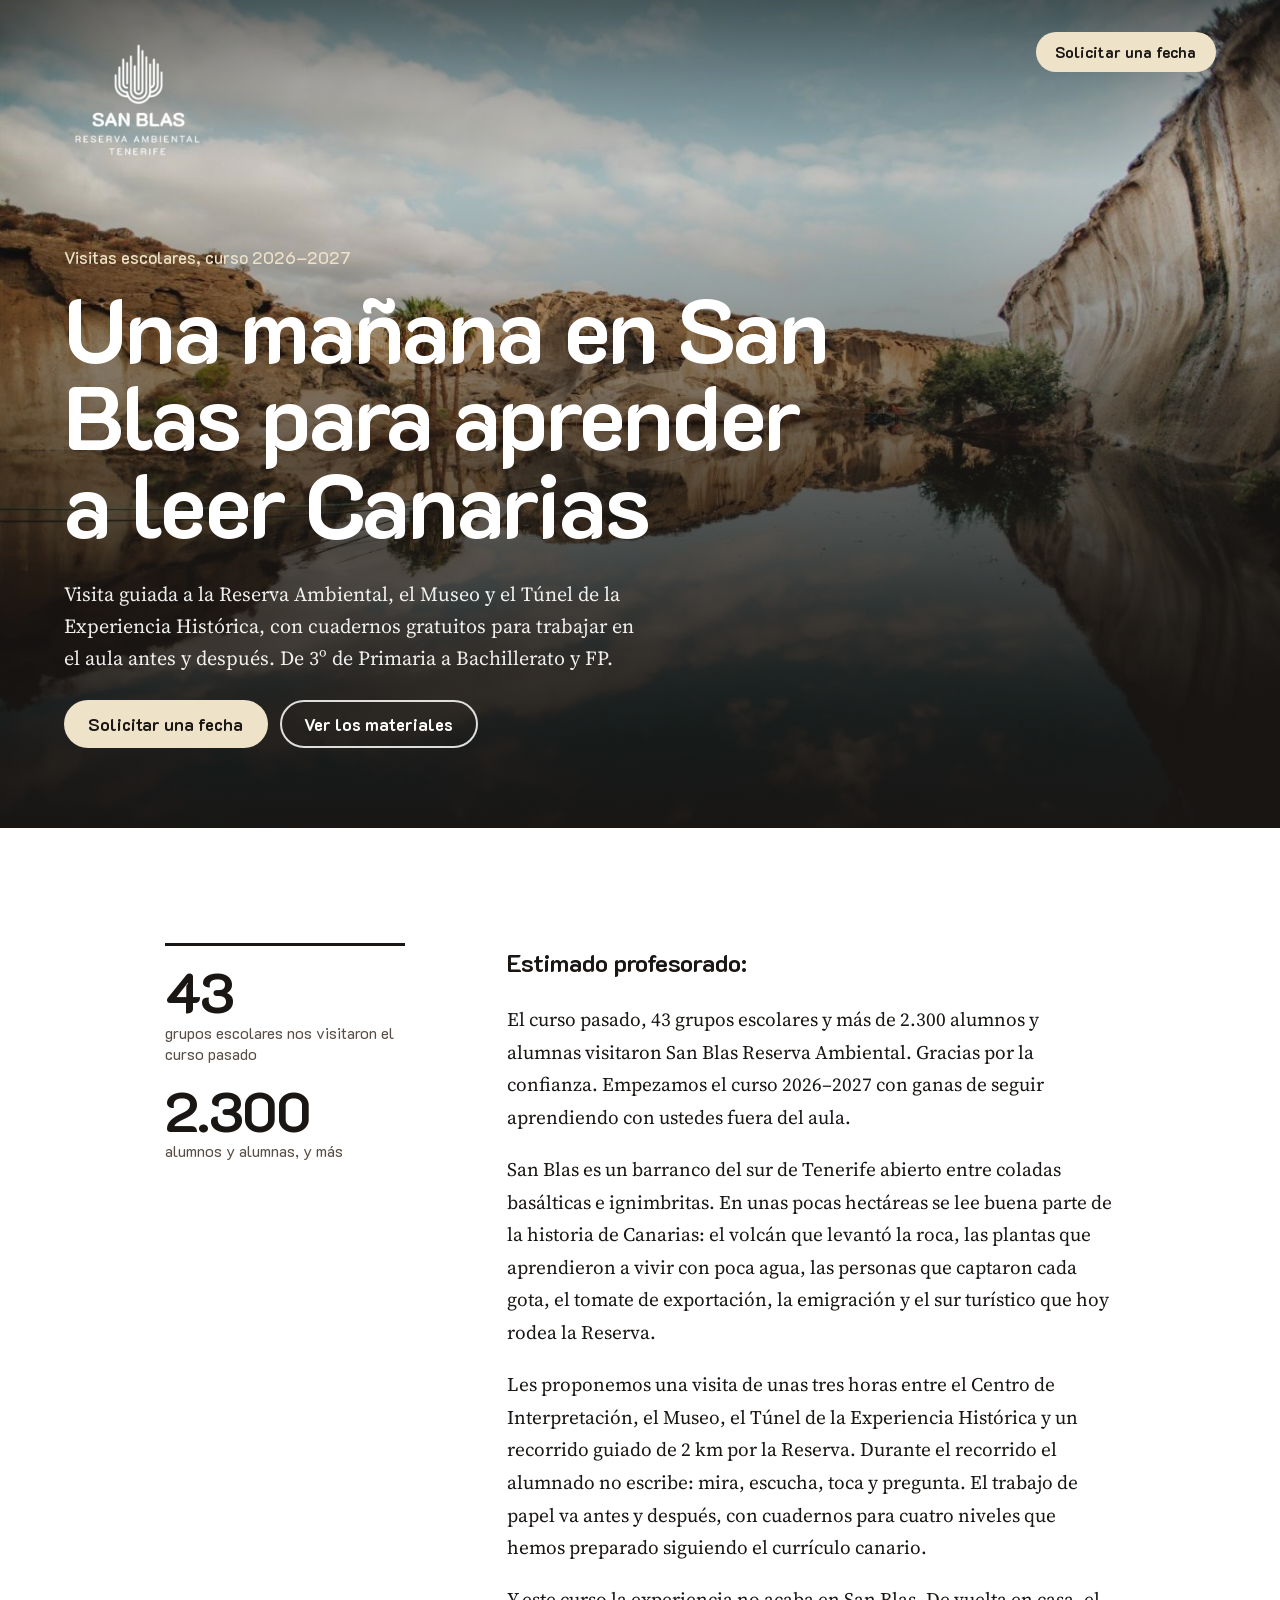
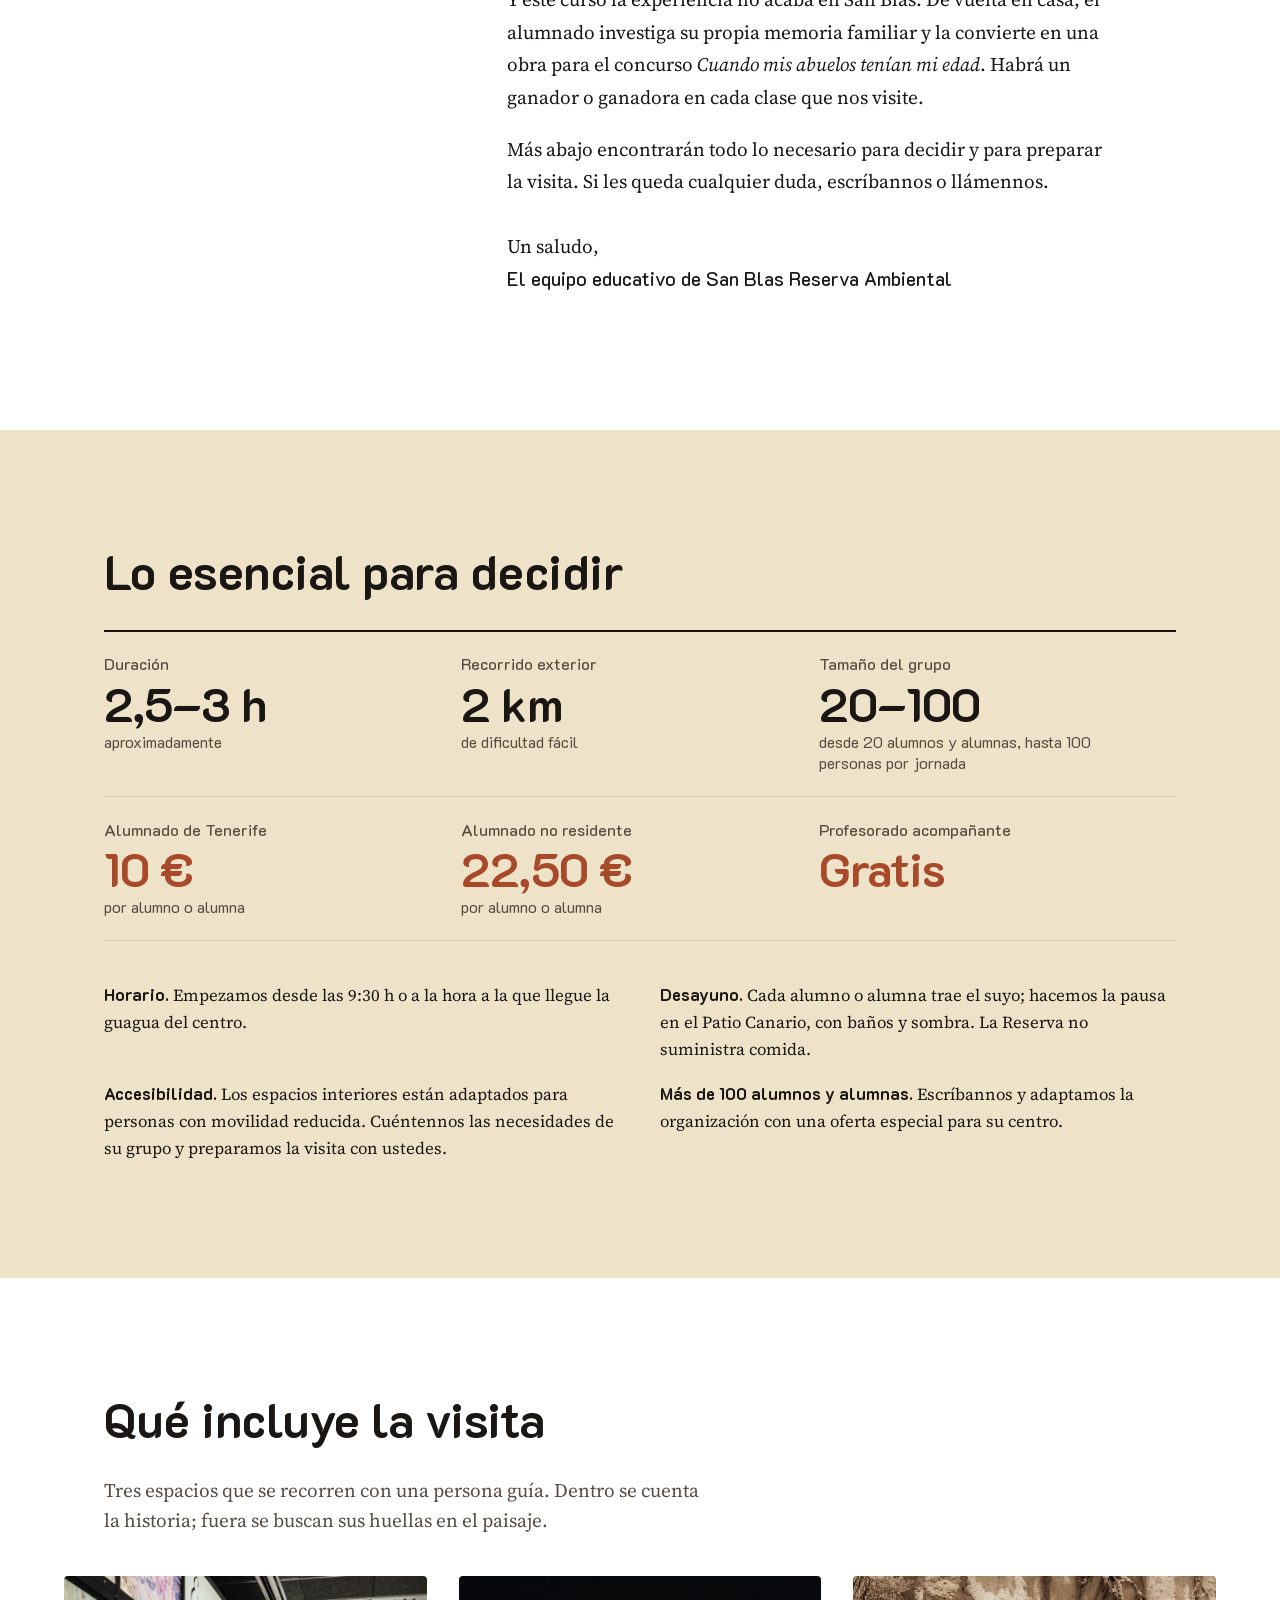
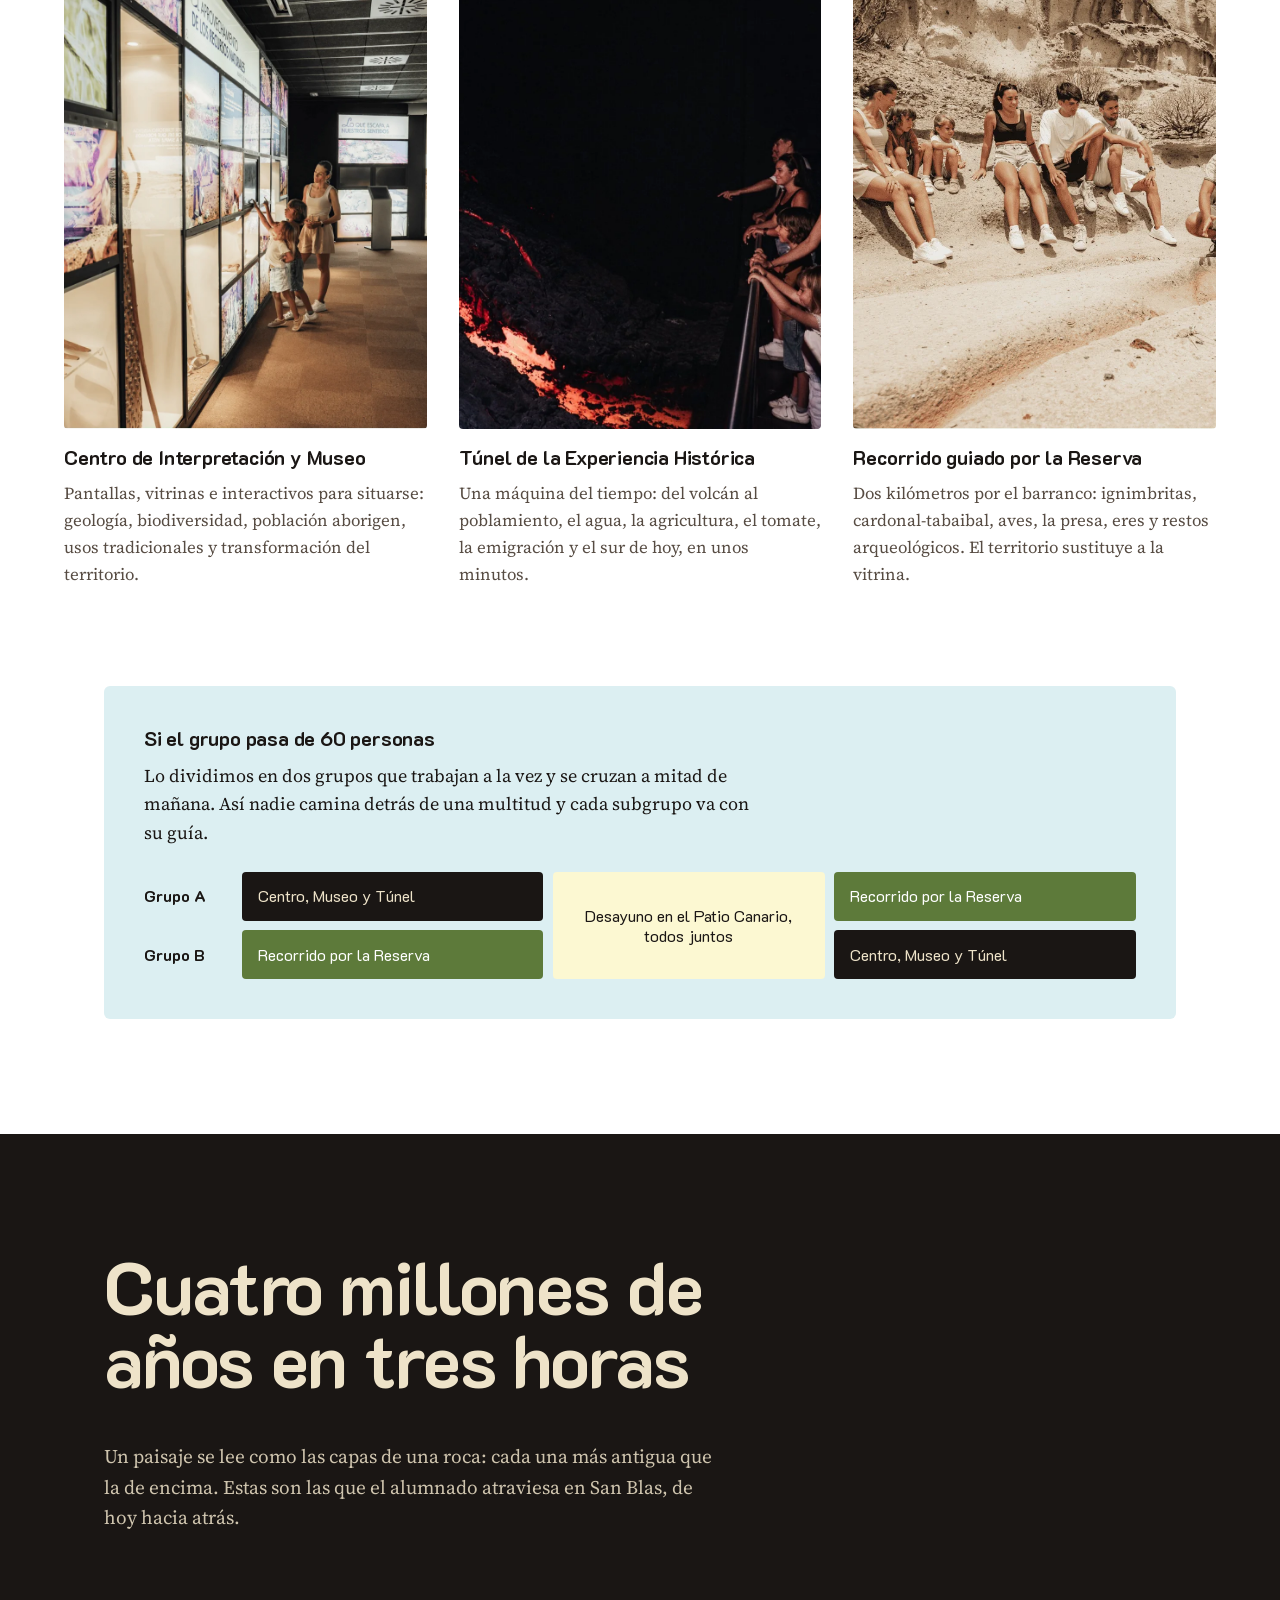
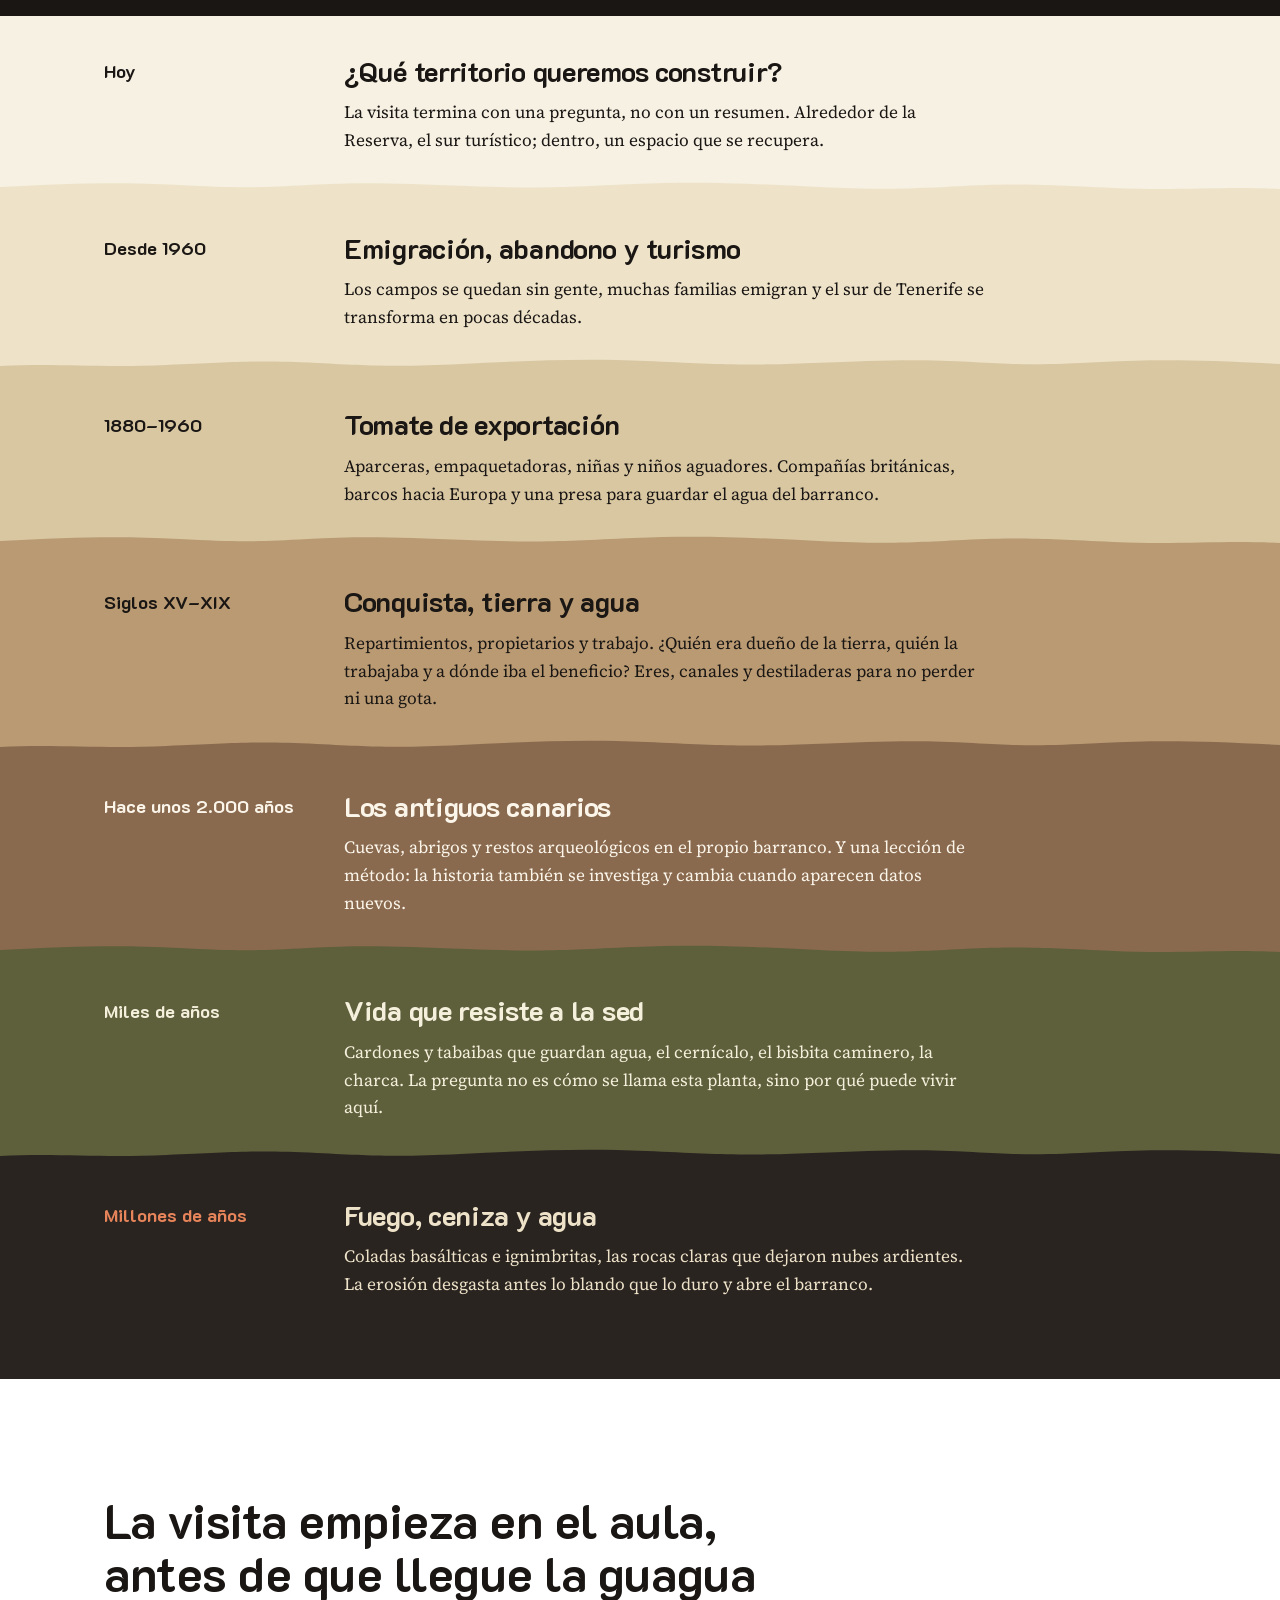
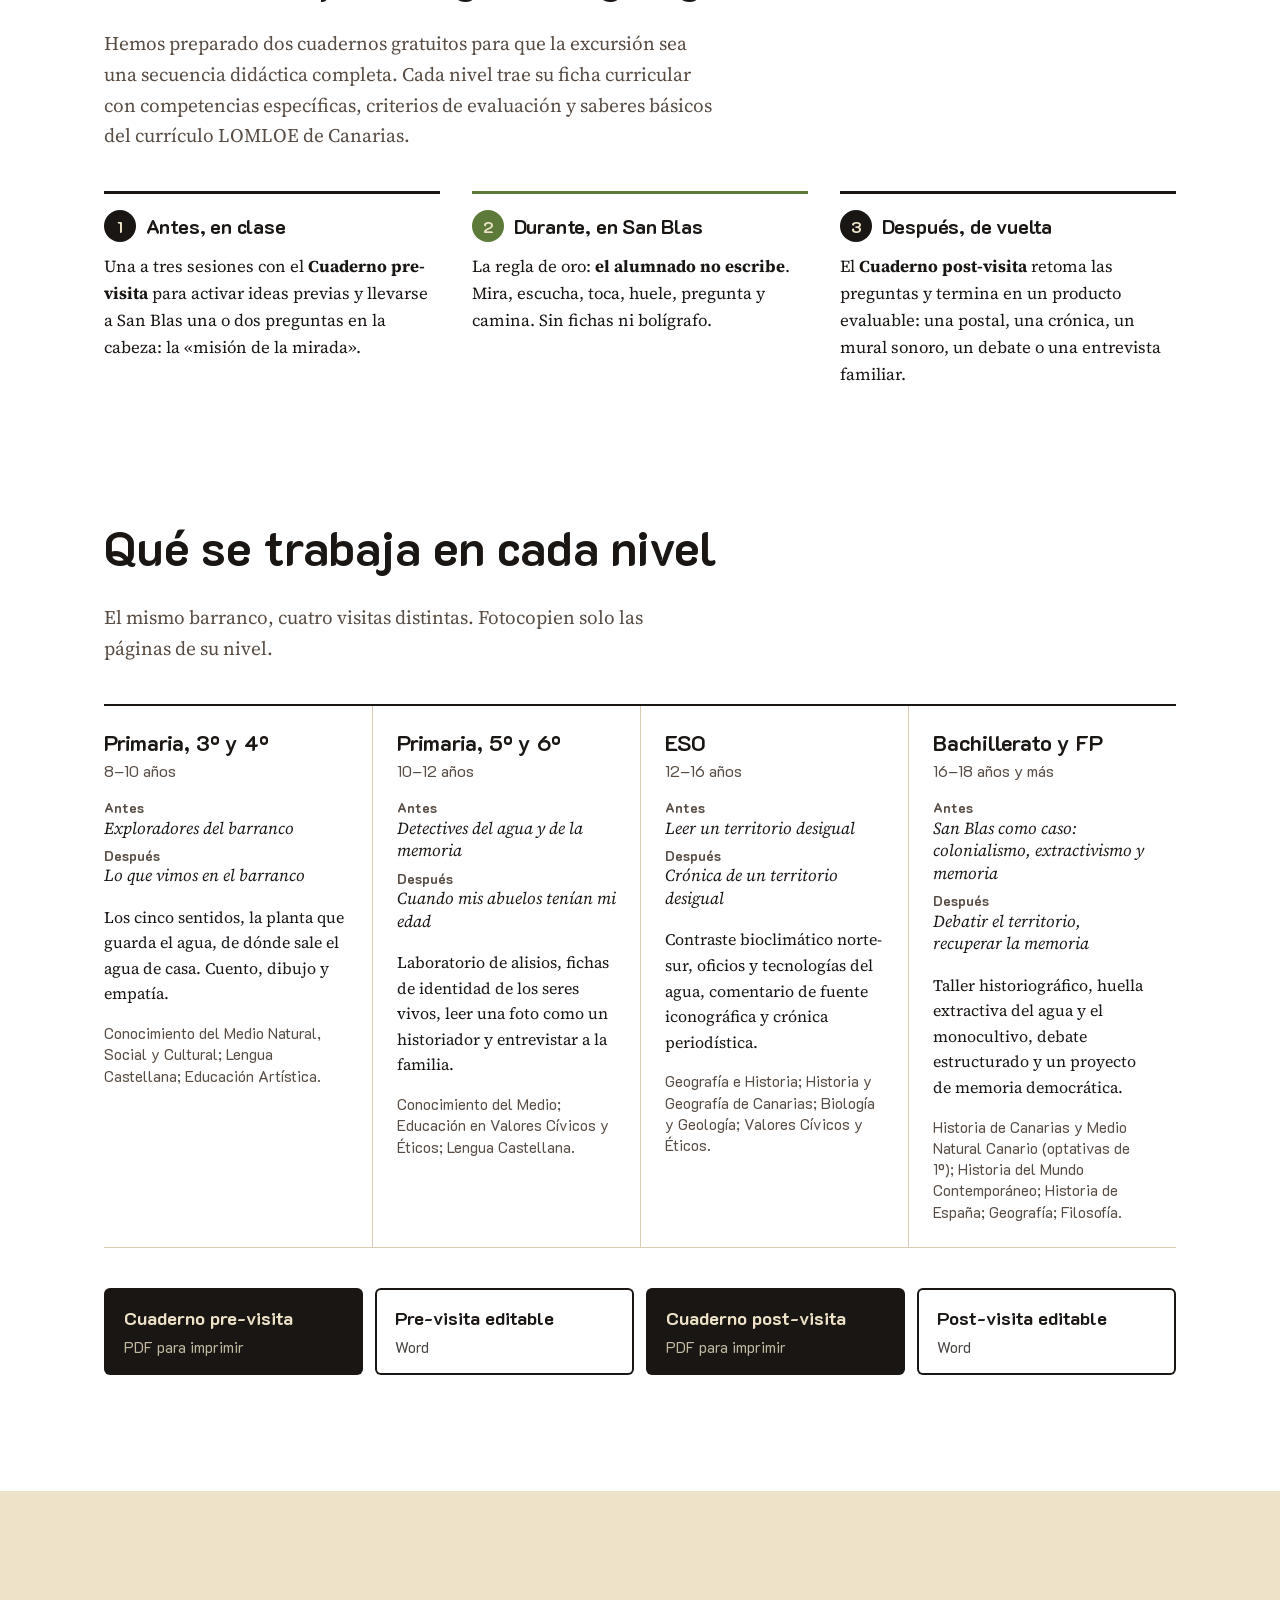
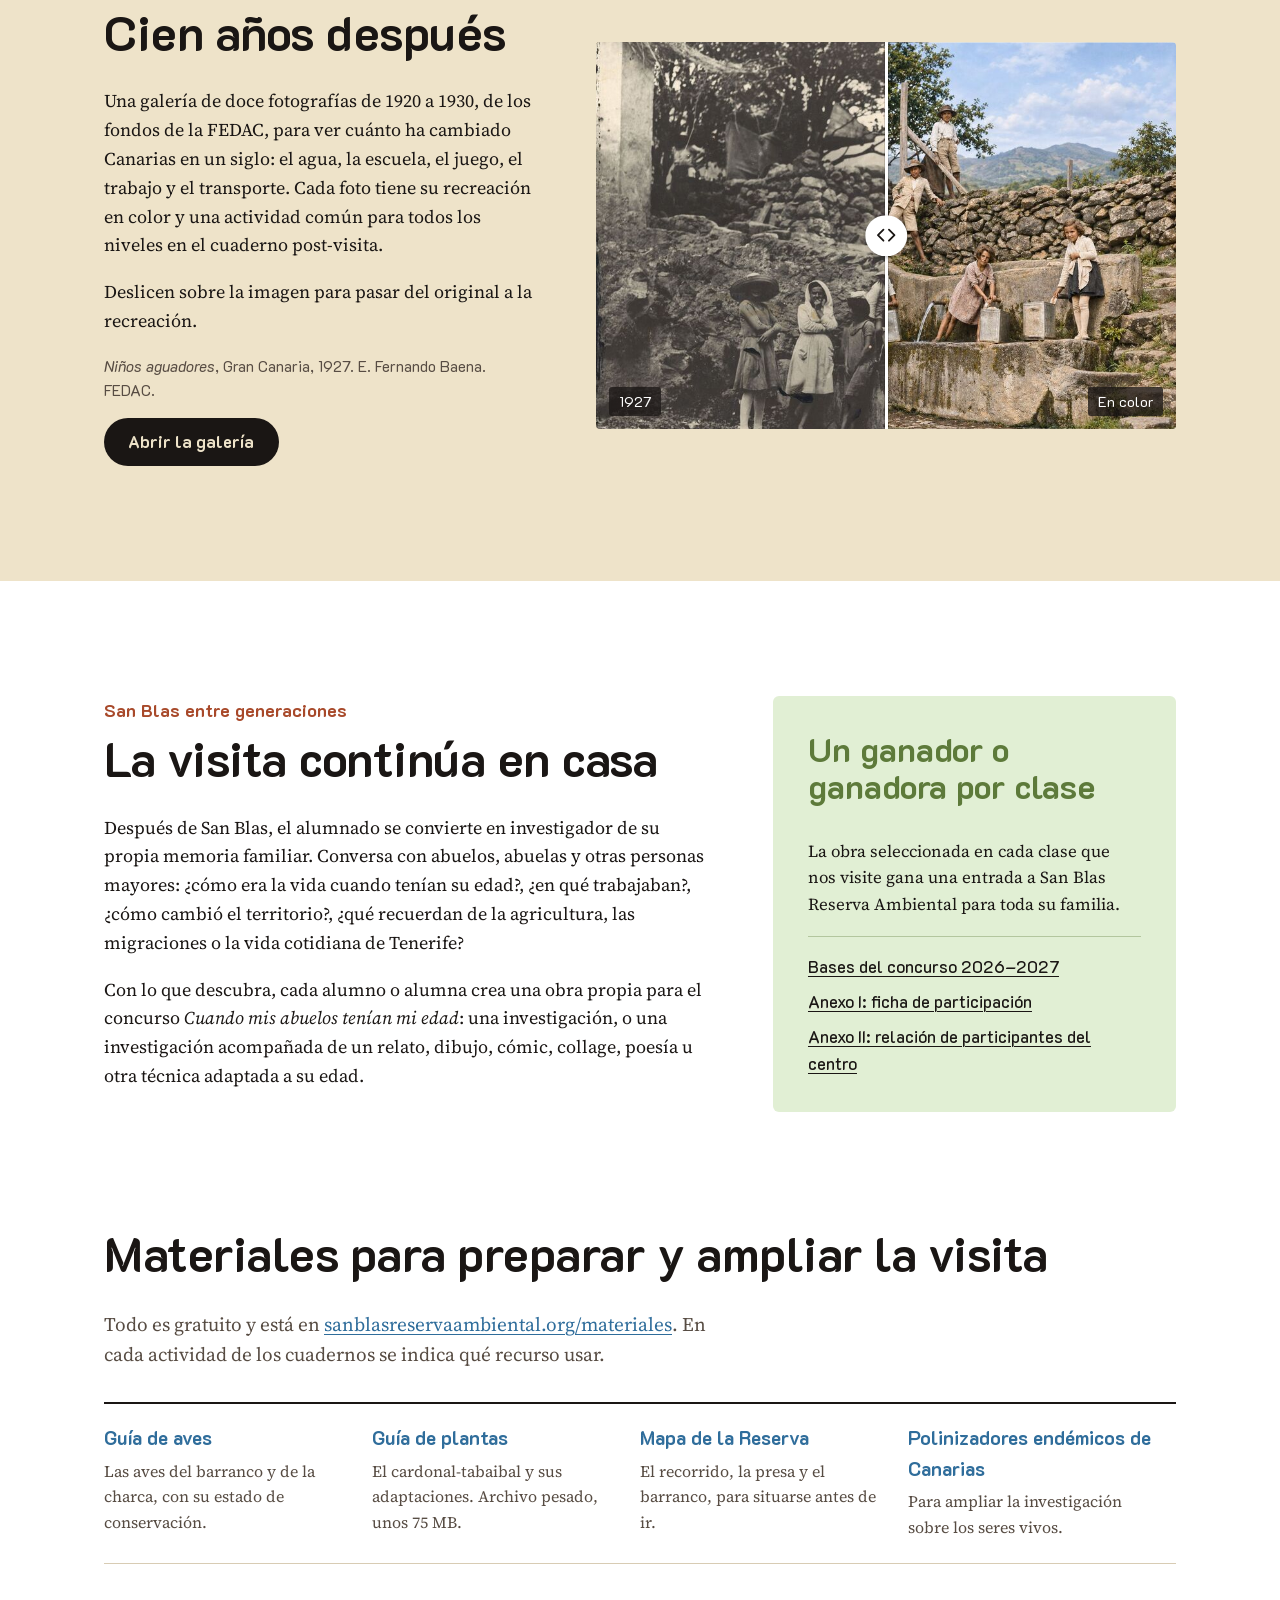
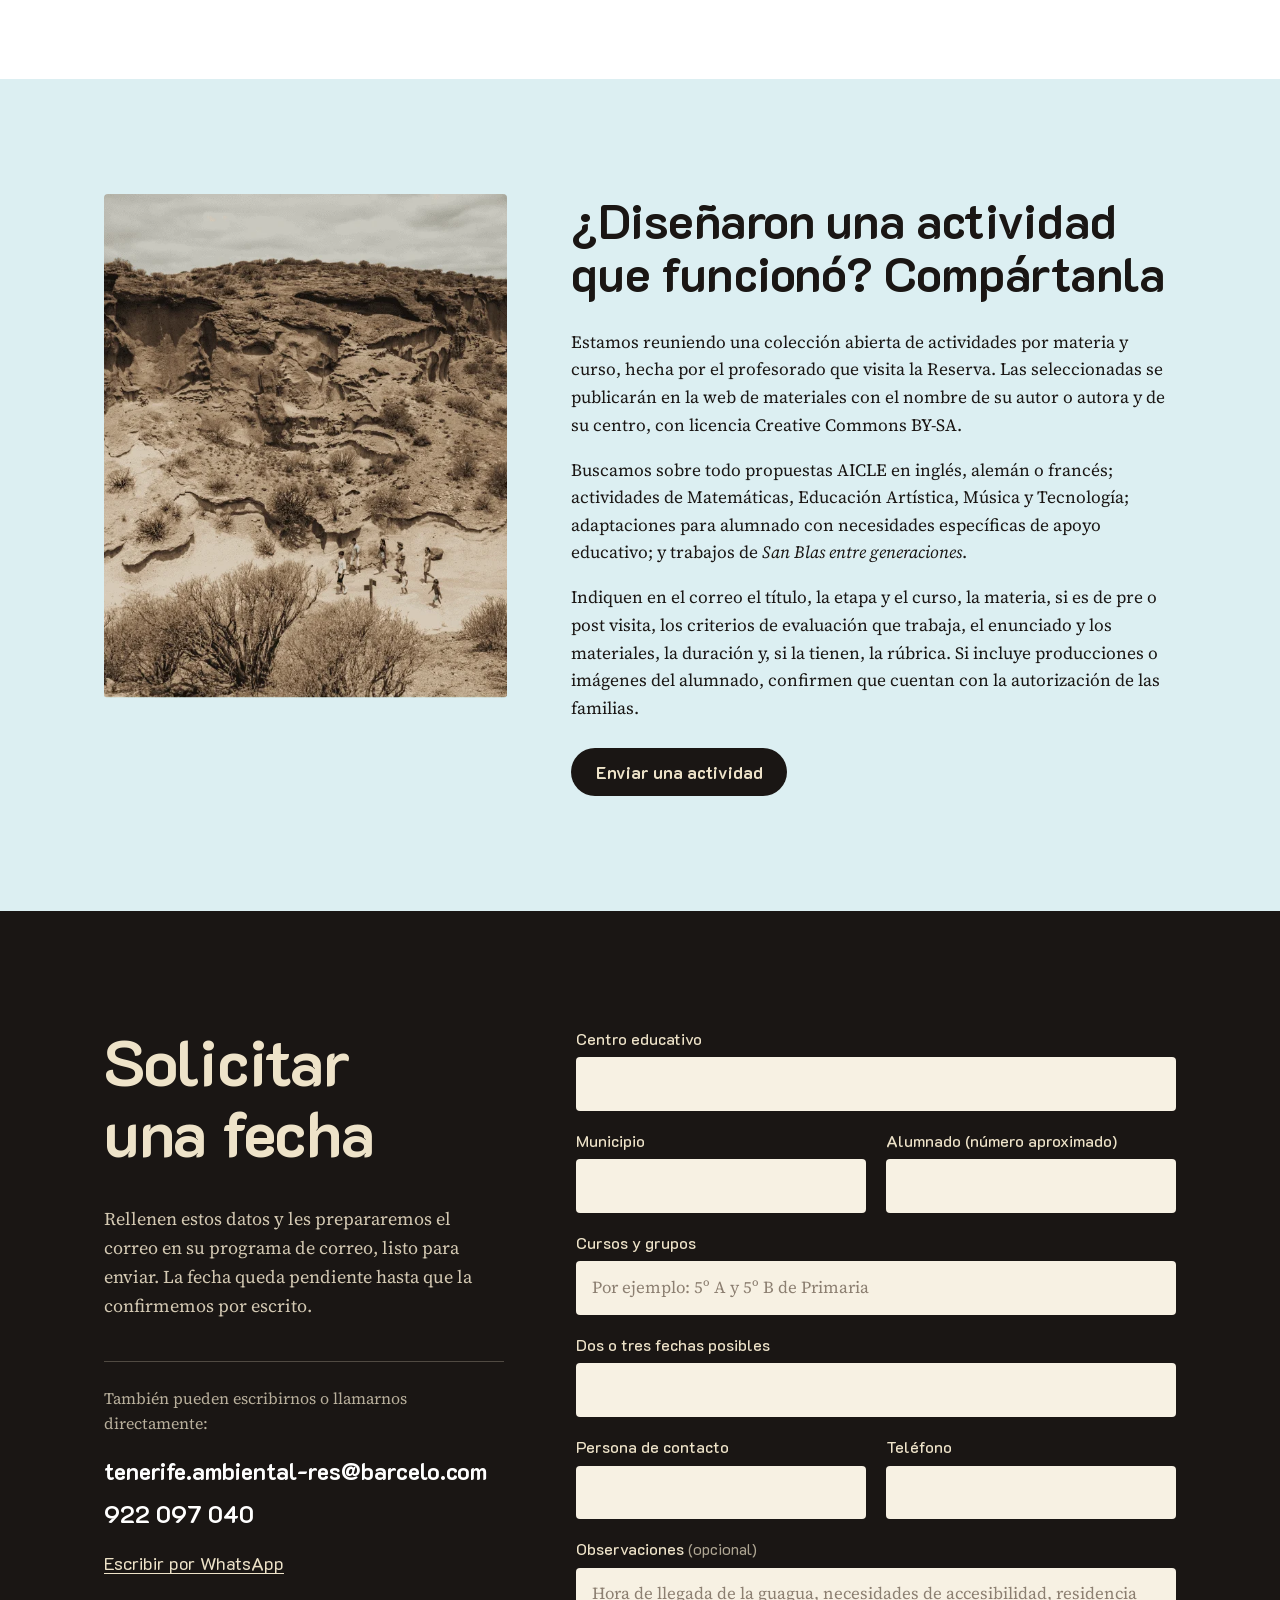
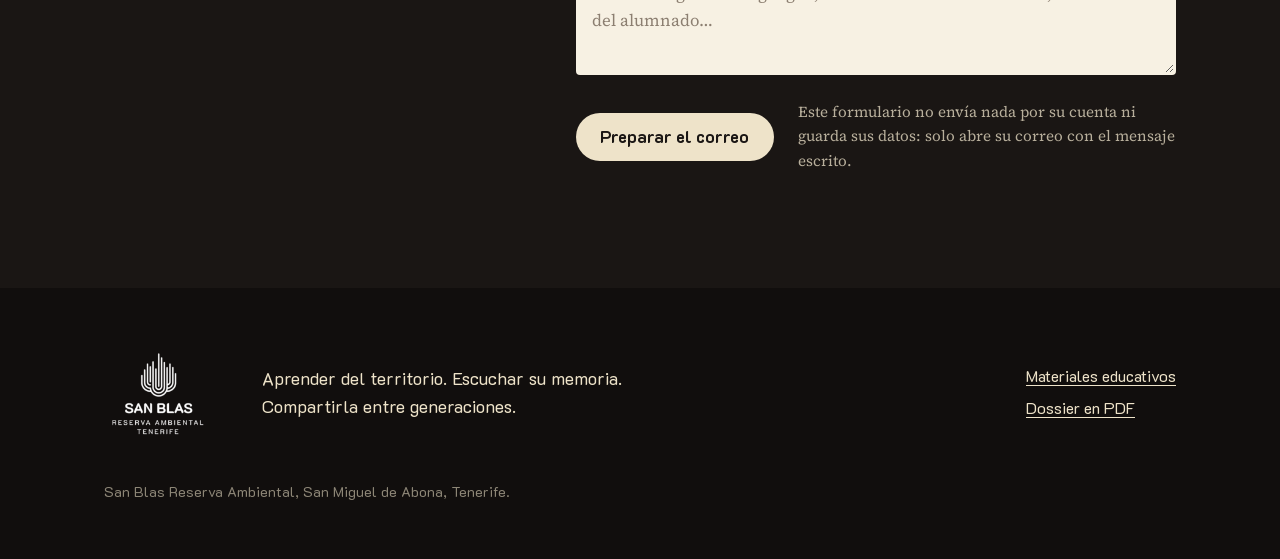
==== commit 1738d091: "Baja respondiendo BAJA y sin enlace a preferencias La gestión de preferencias no funciona por ahora:" ====
--- a/index.html
+++ b/index.html
@@ -388,7 +388,6 @@
     <ul class="pie__enlaces">
       <li><a href="https://sanblasreservaambiental.org/materiales/">Materiales educativos</a></li>
       <li><a href="https://sanblas.github.io/emails/dossierEducativoCurso2627.pdf">Dossier en PDF</a></li>
-      <li><a href="https://sanblas.github.io/?utm_campaign=CONSENT26&amp;utm_source=dossier&amp;utm_medium=web&amp;utm_content=pie&amp;utm_term=consent&amp;lang=ES">Recibir novedades del programa educativo</a></li>
     </ul>
     <p class="pie__lugar">San Blas Reserva Ambiental, San Miguel de Abona, Tenerife.</p>
   </div>
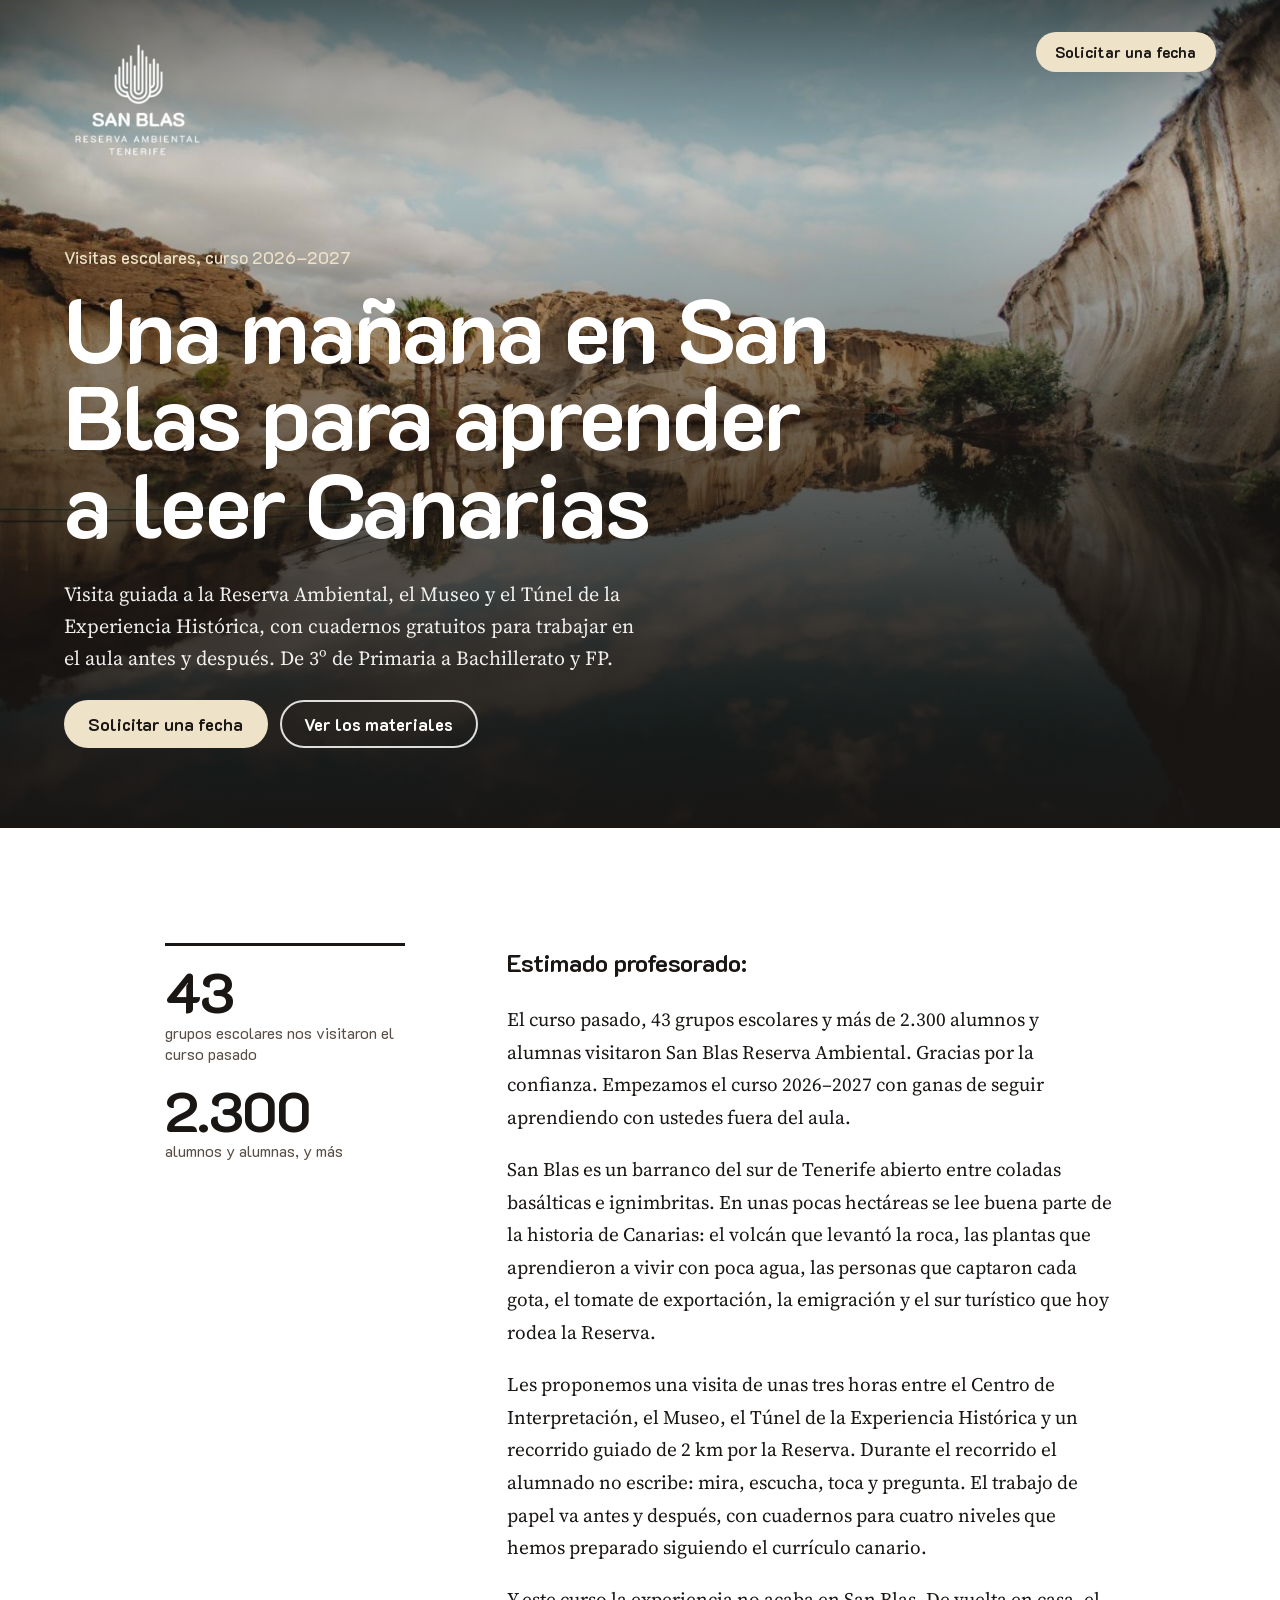
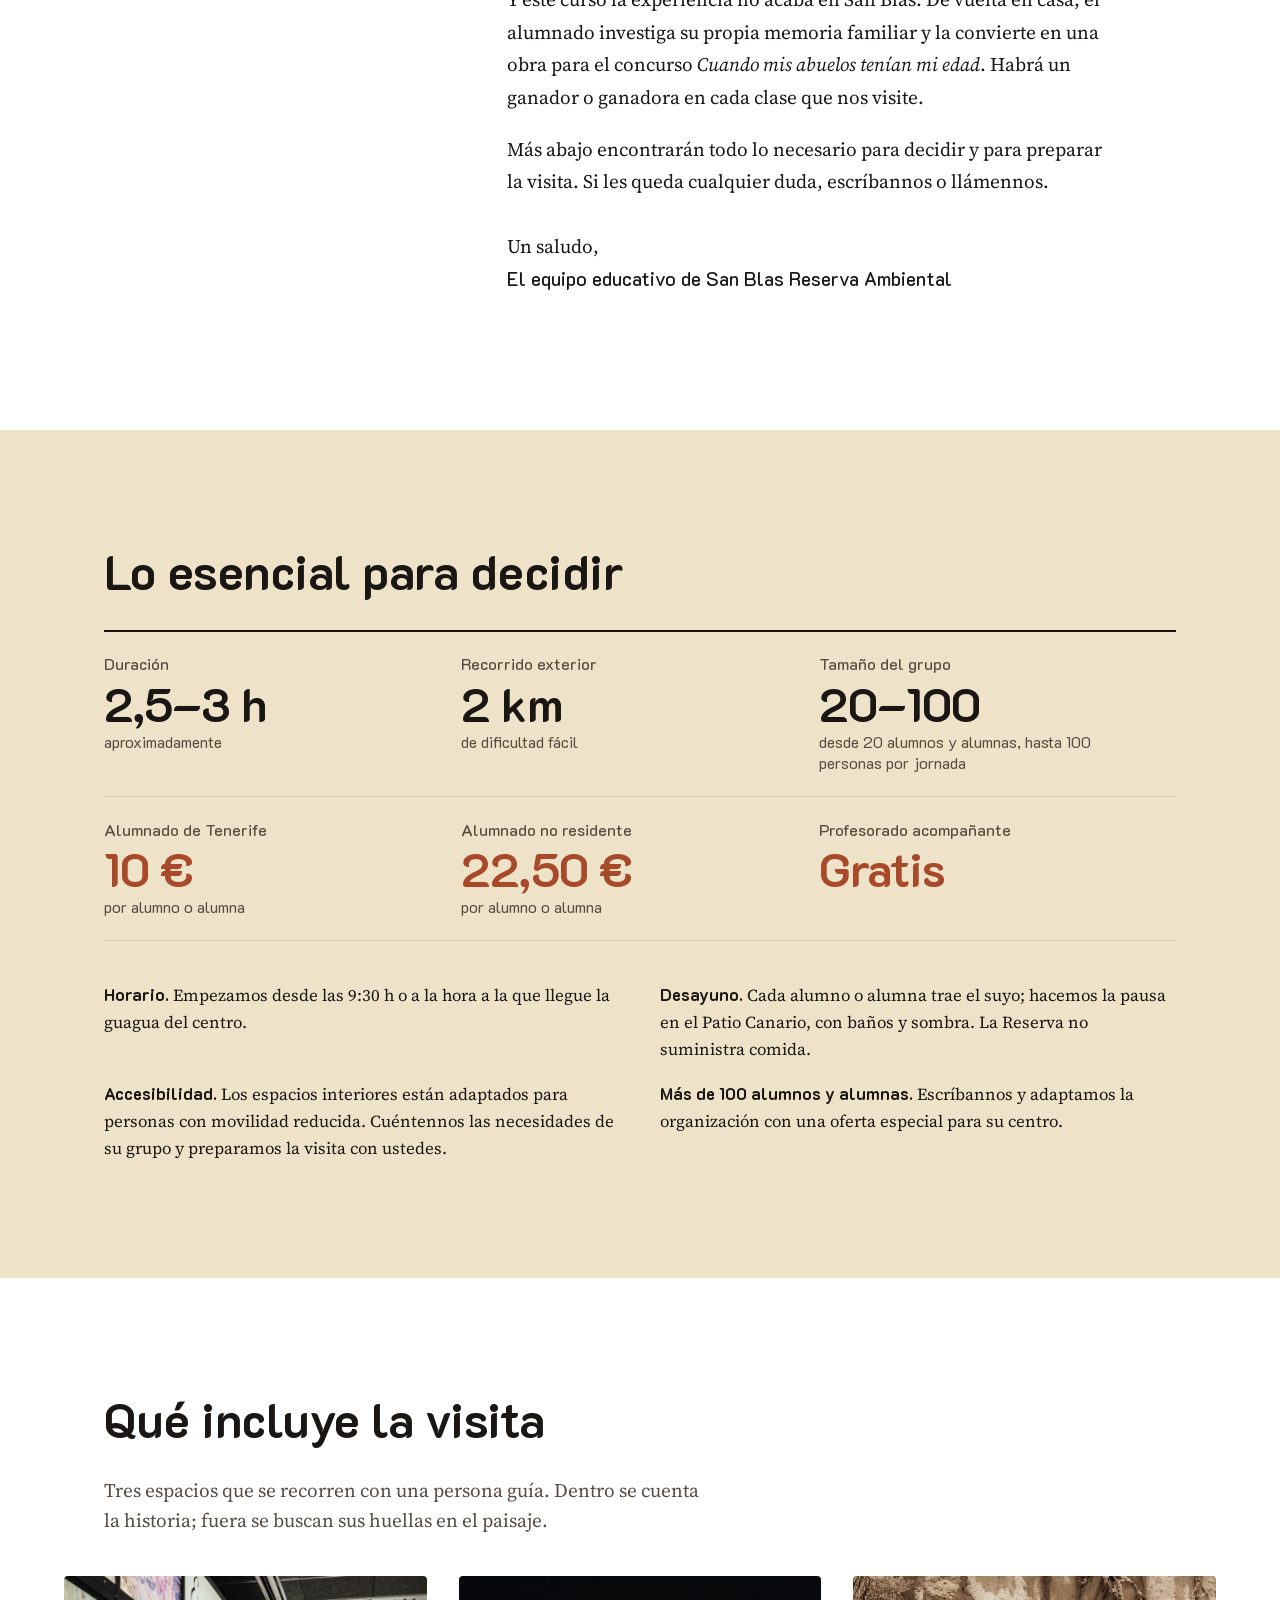
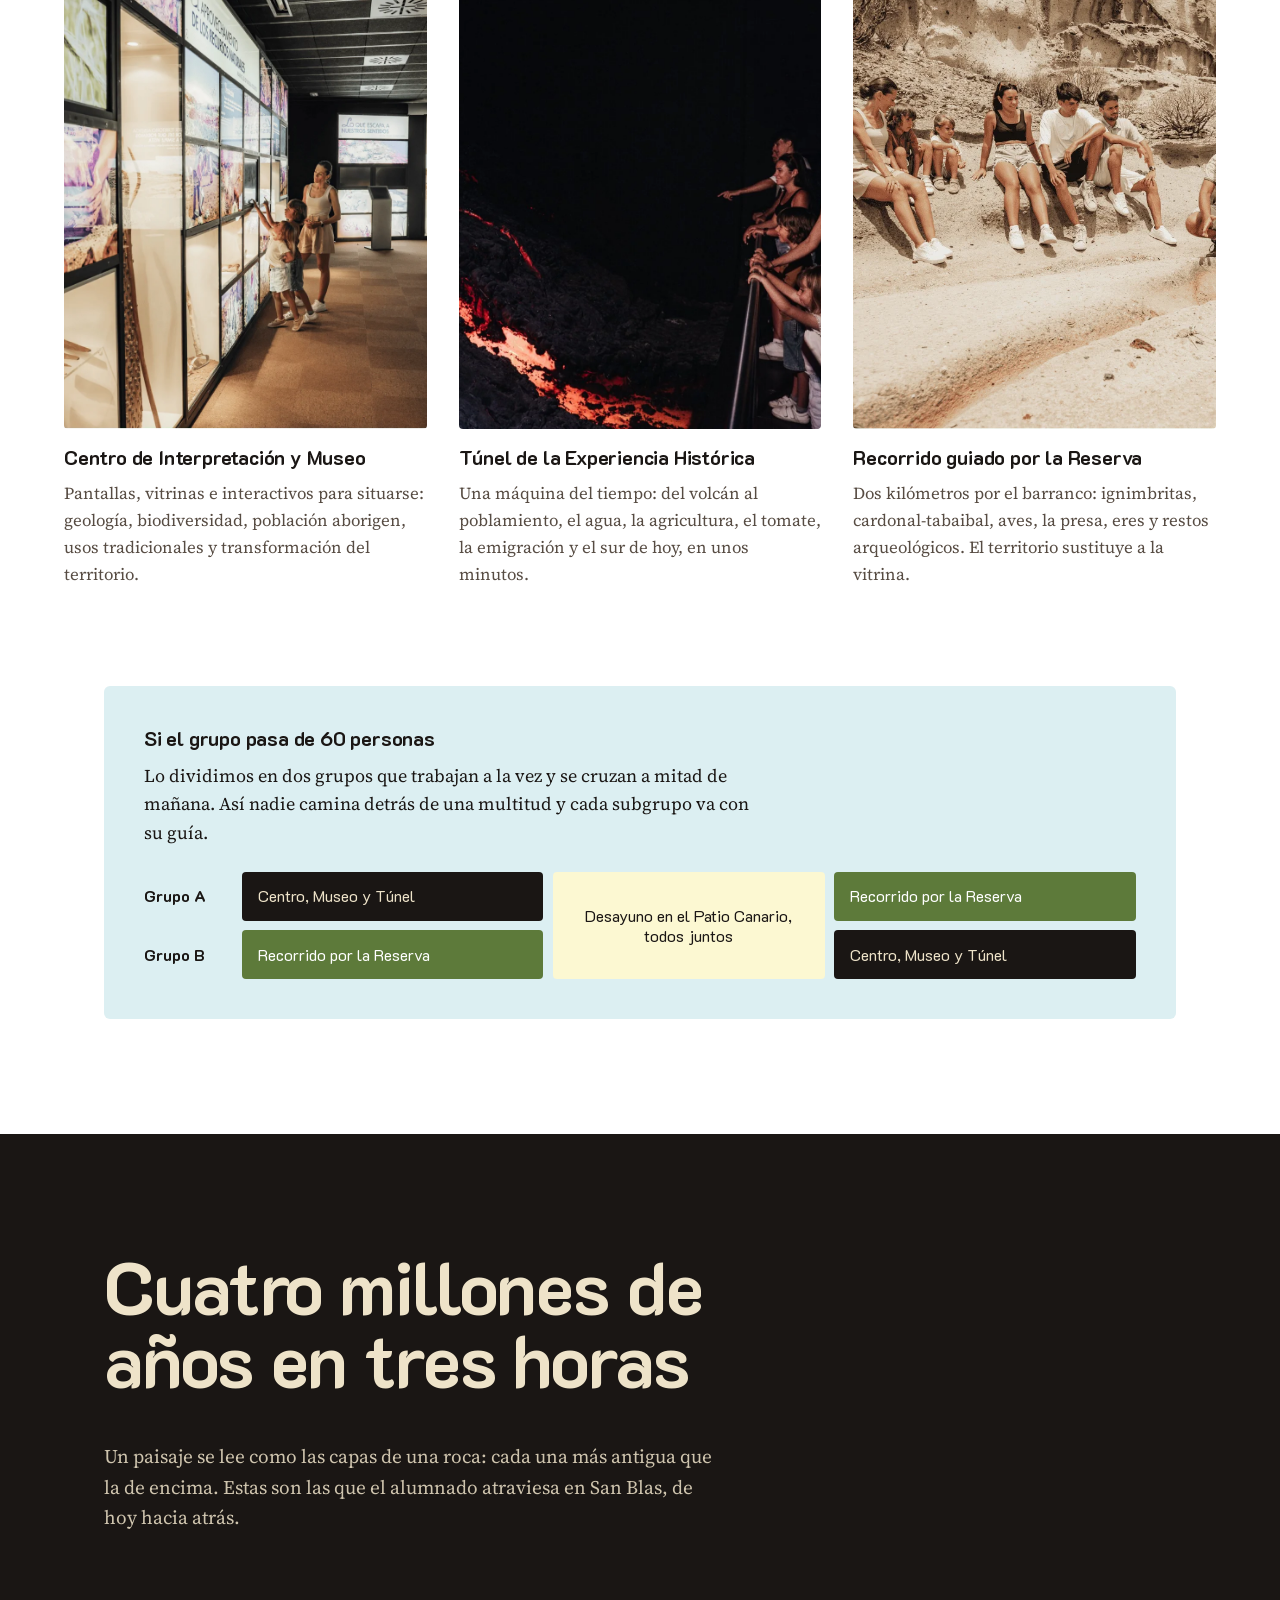
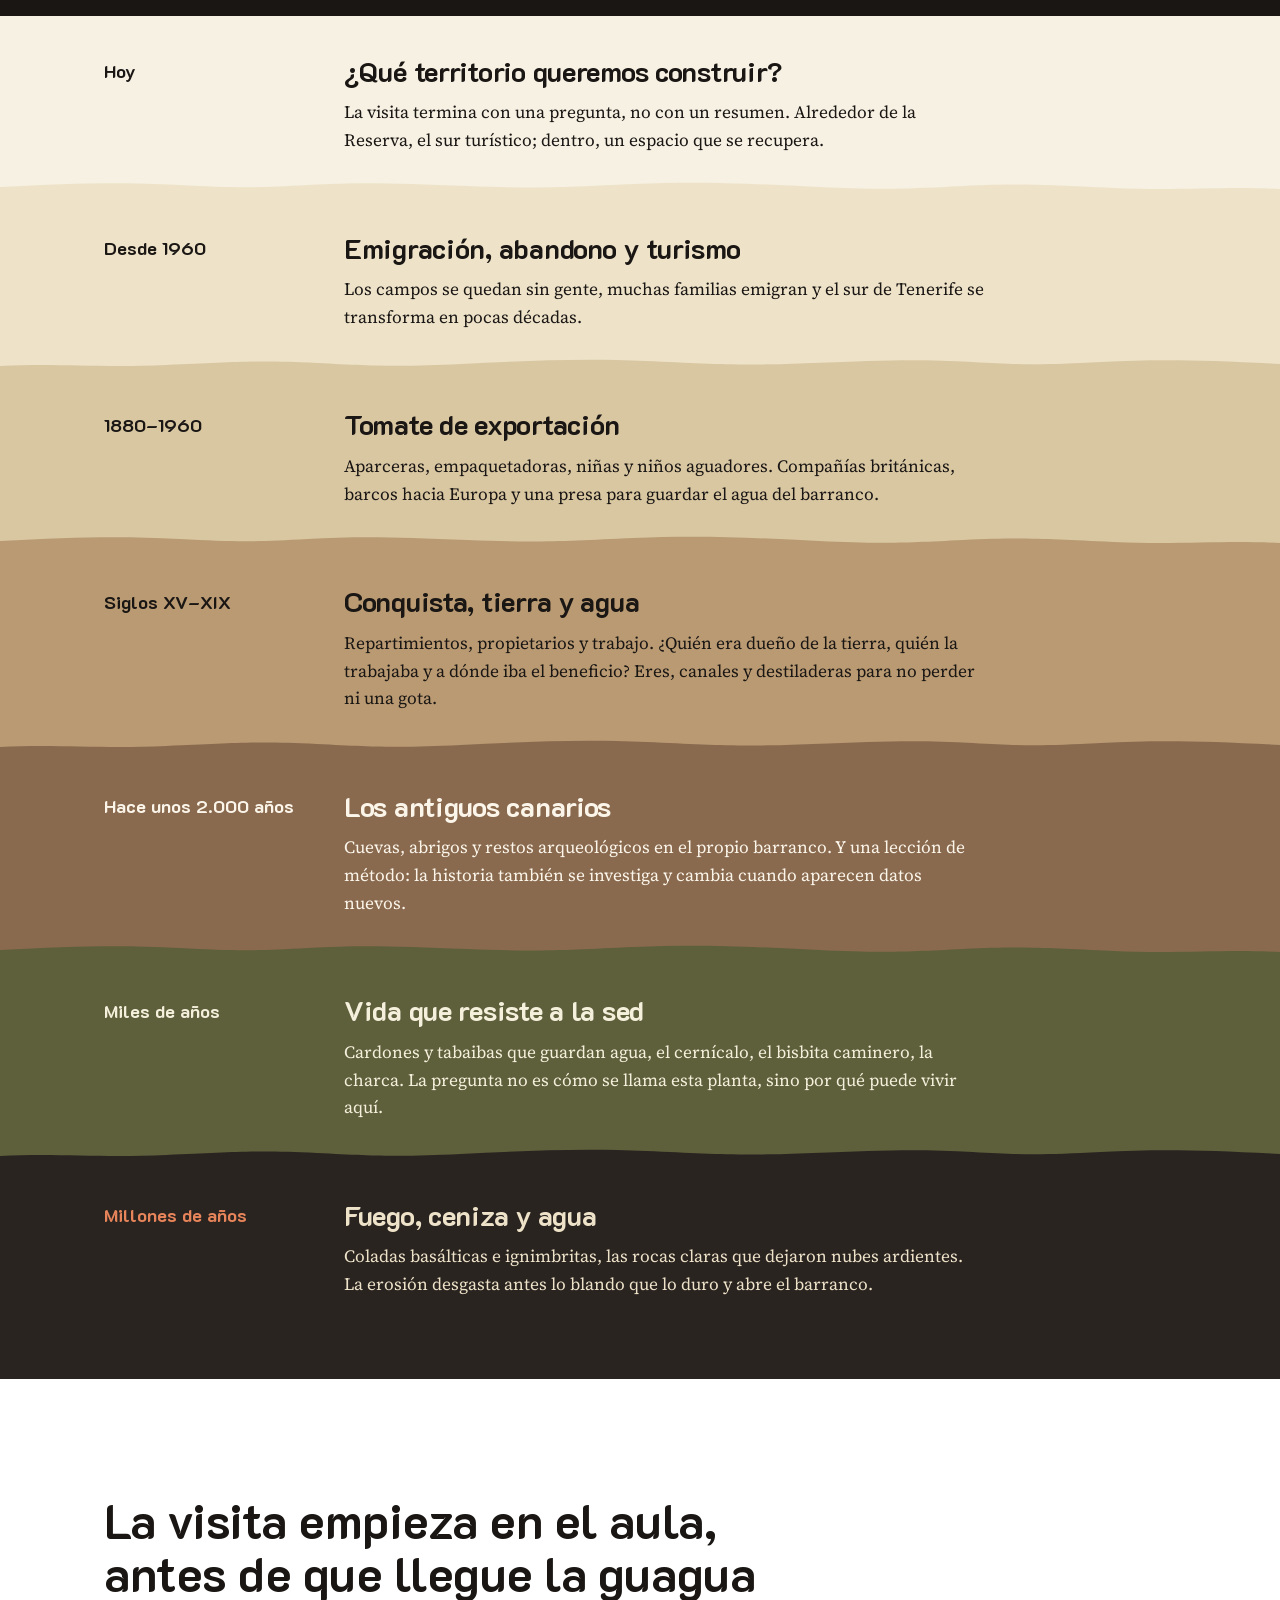
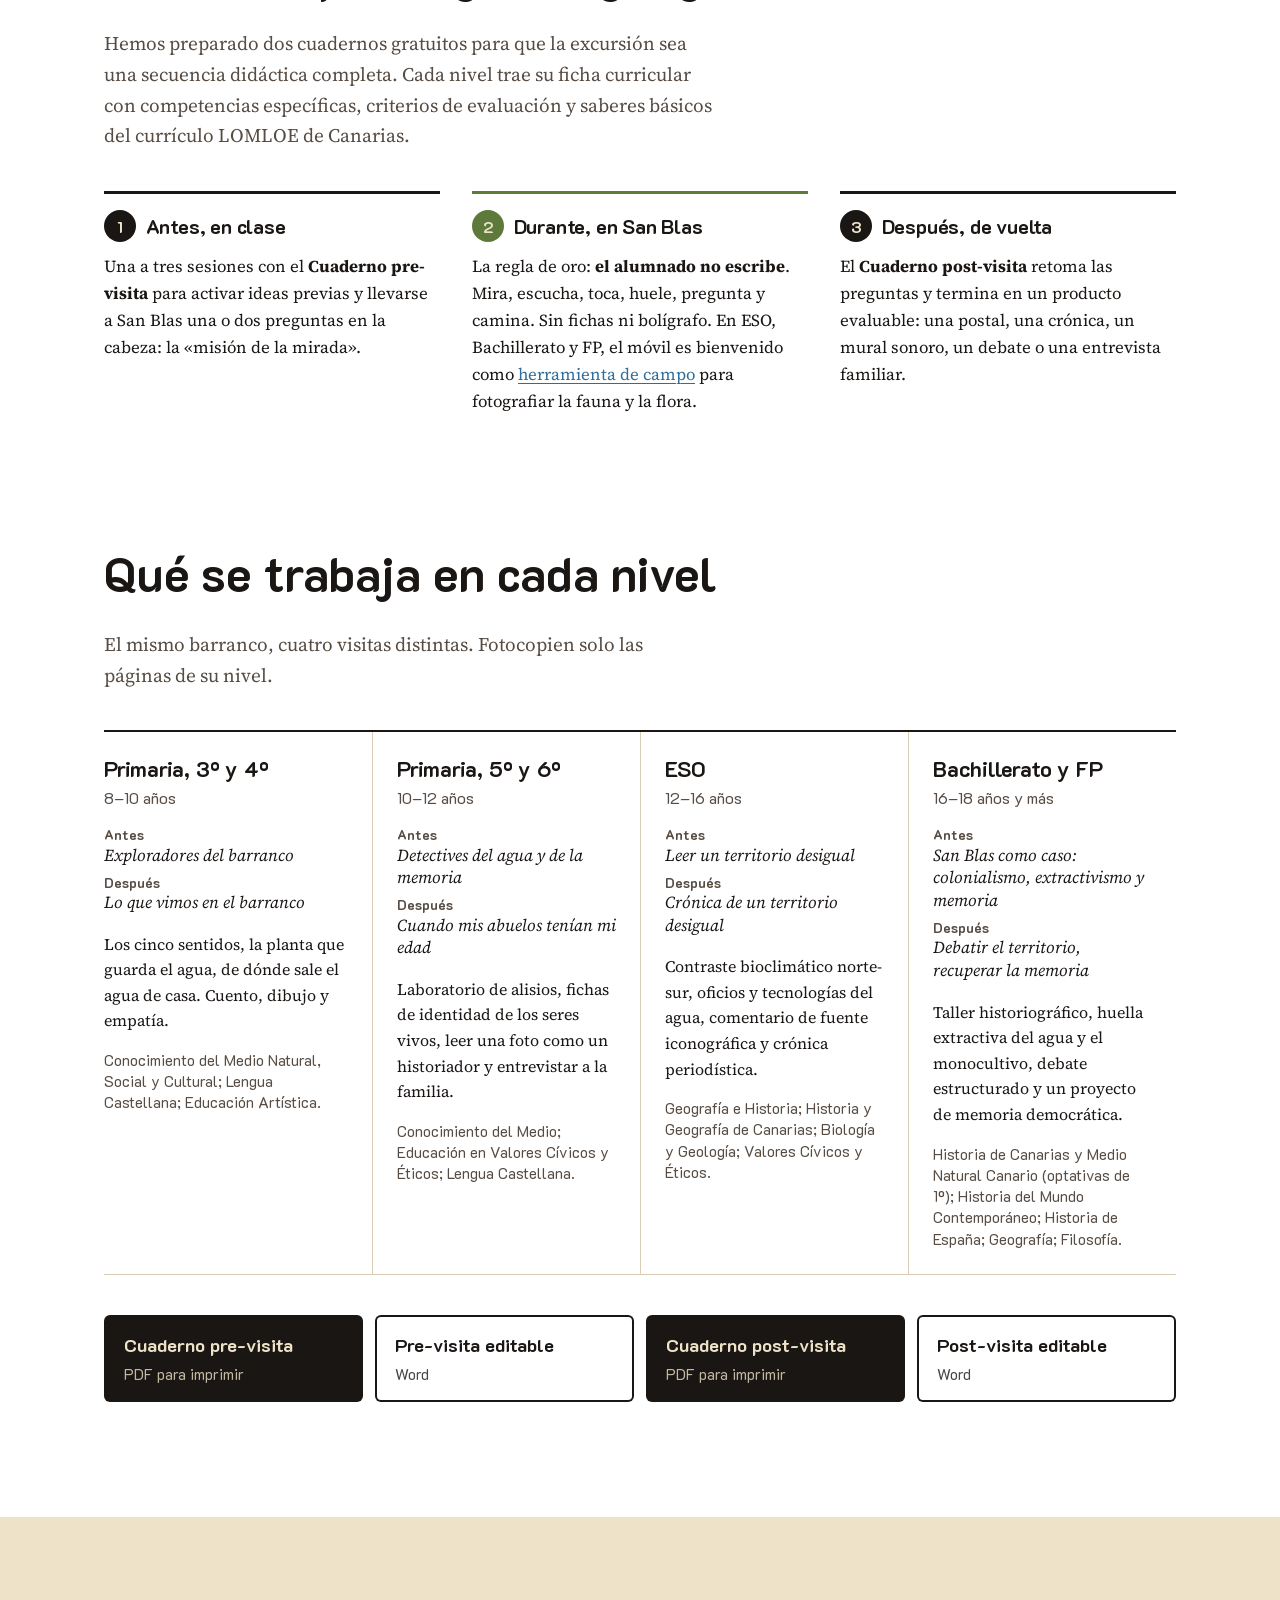
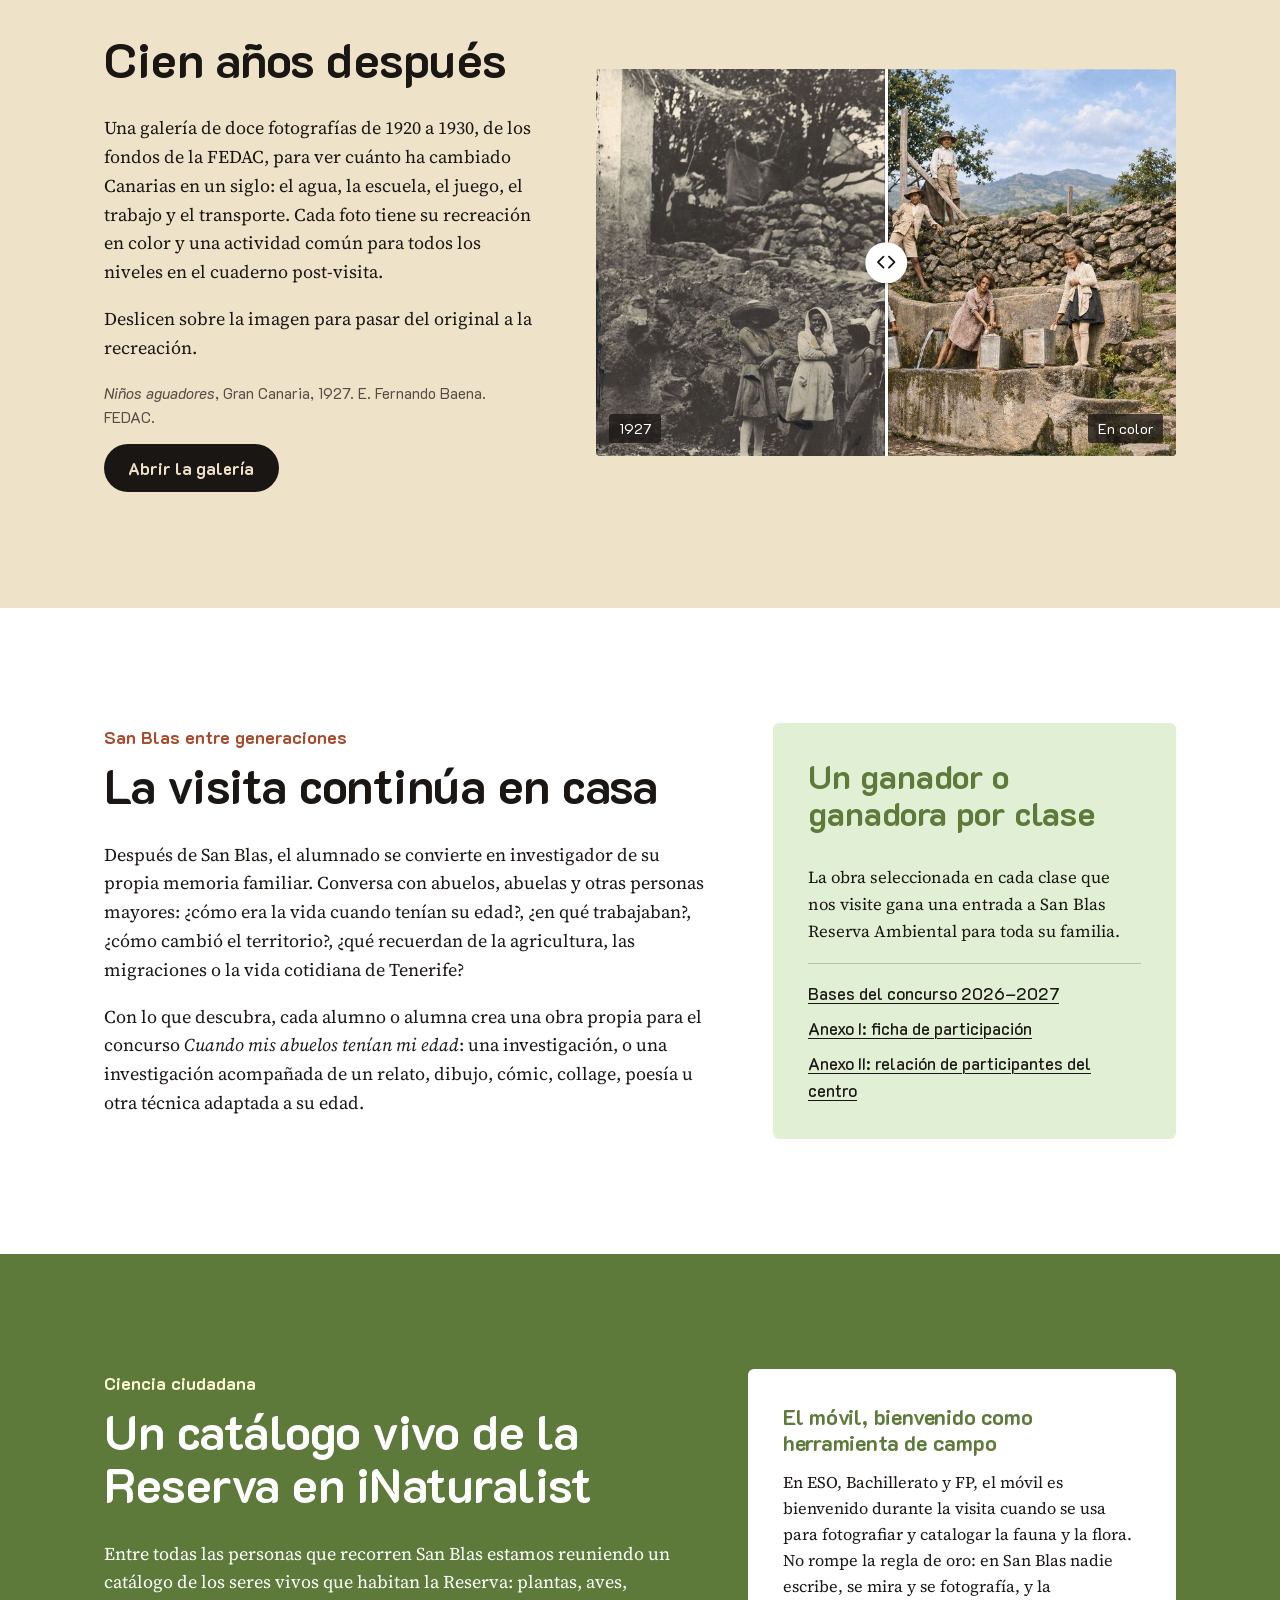
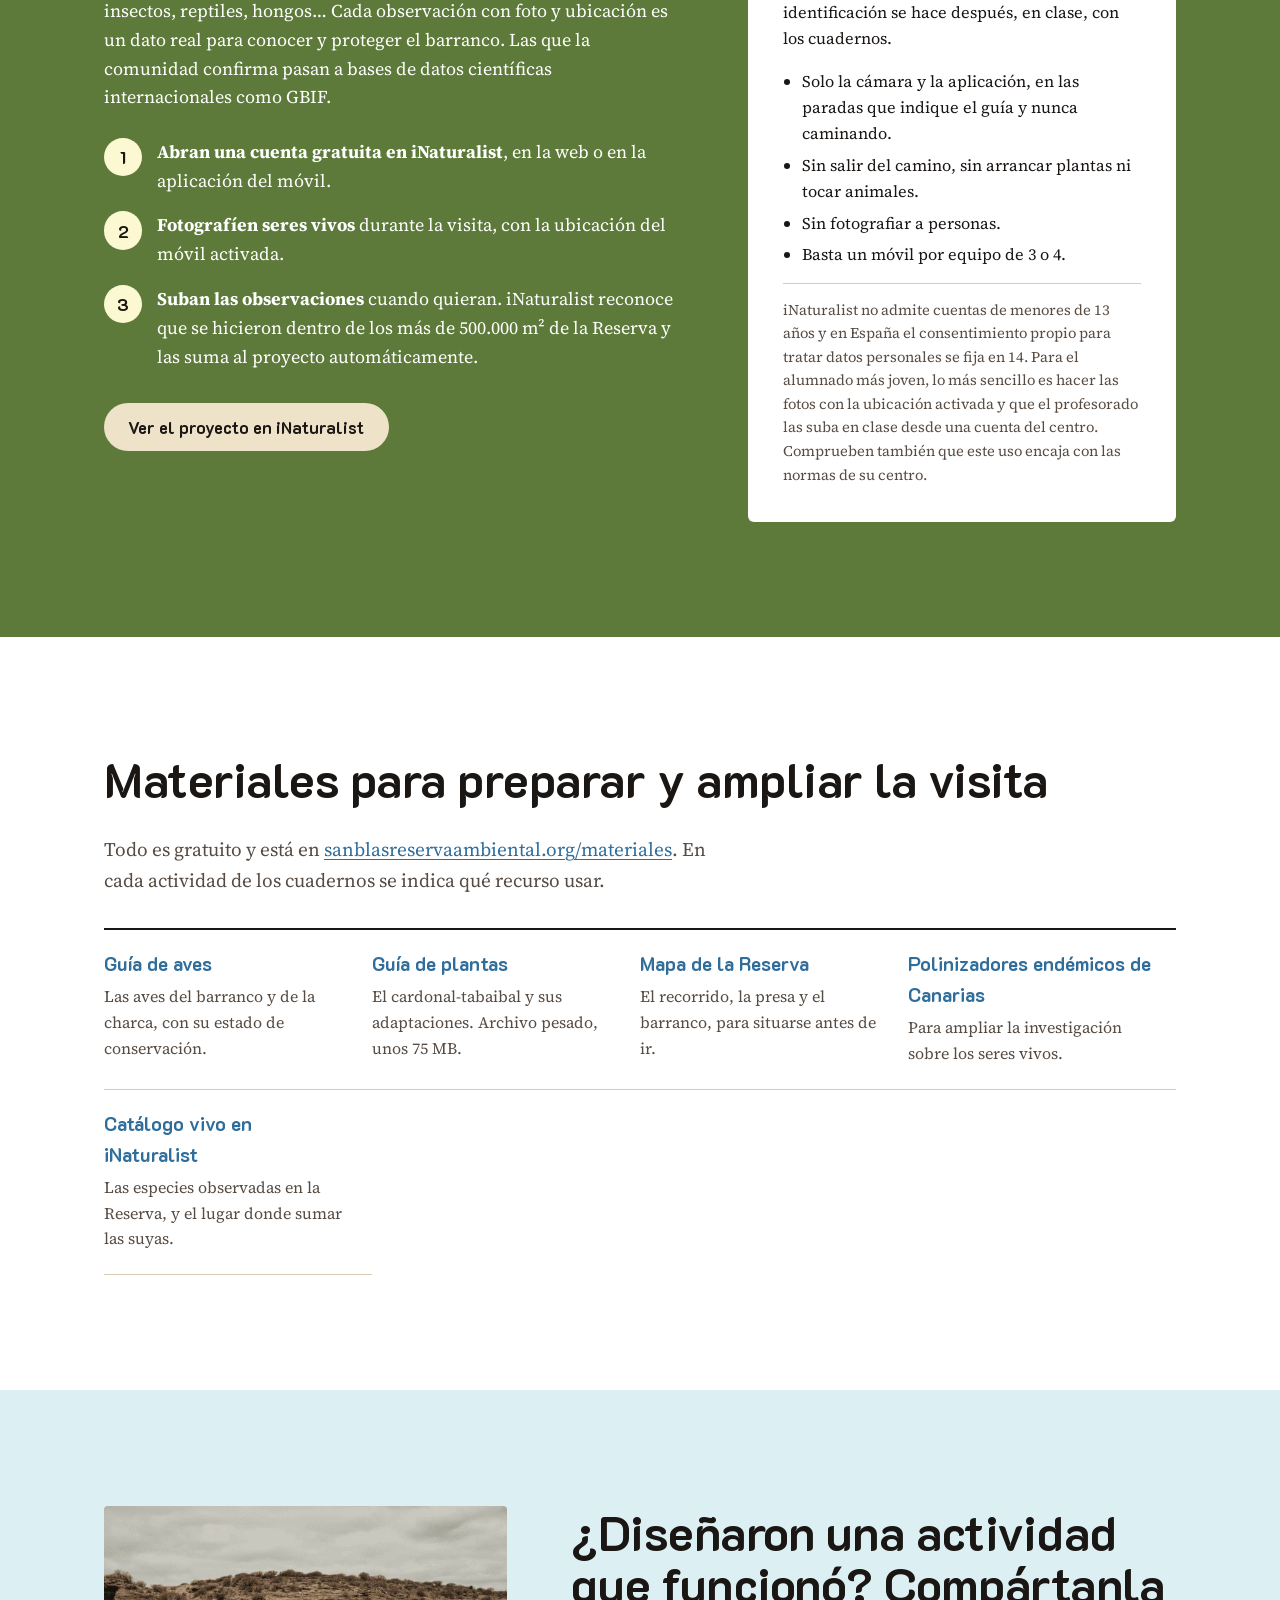
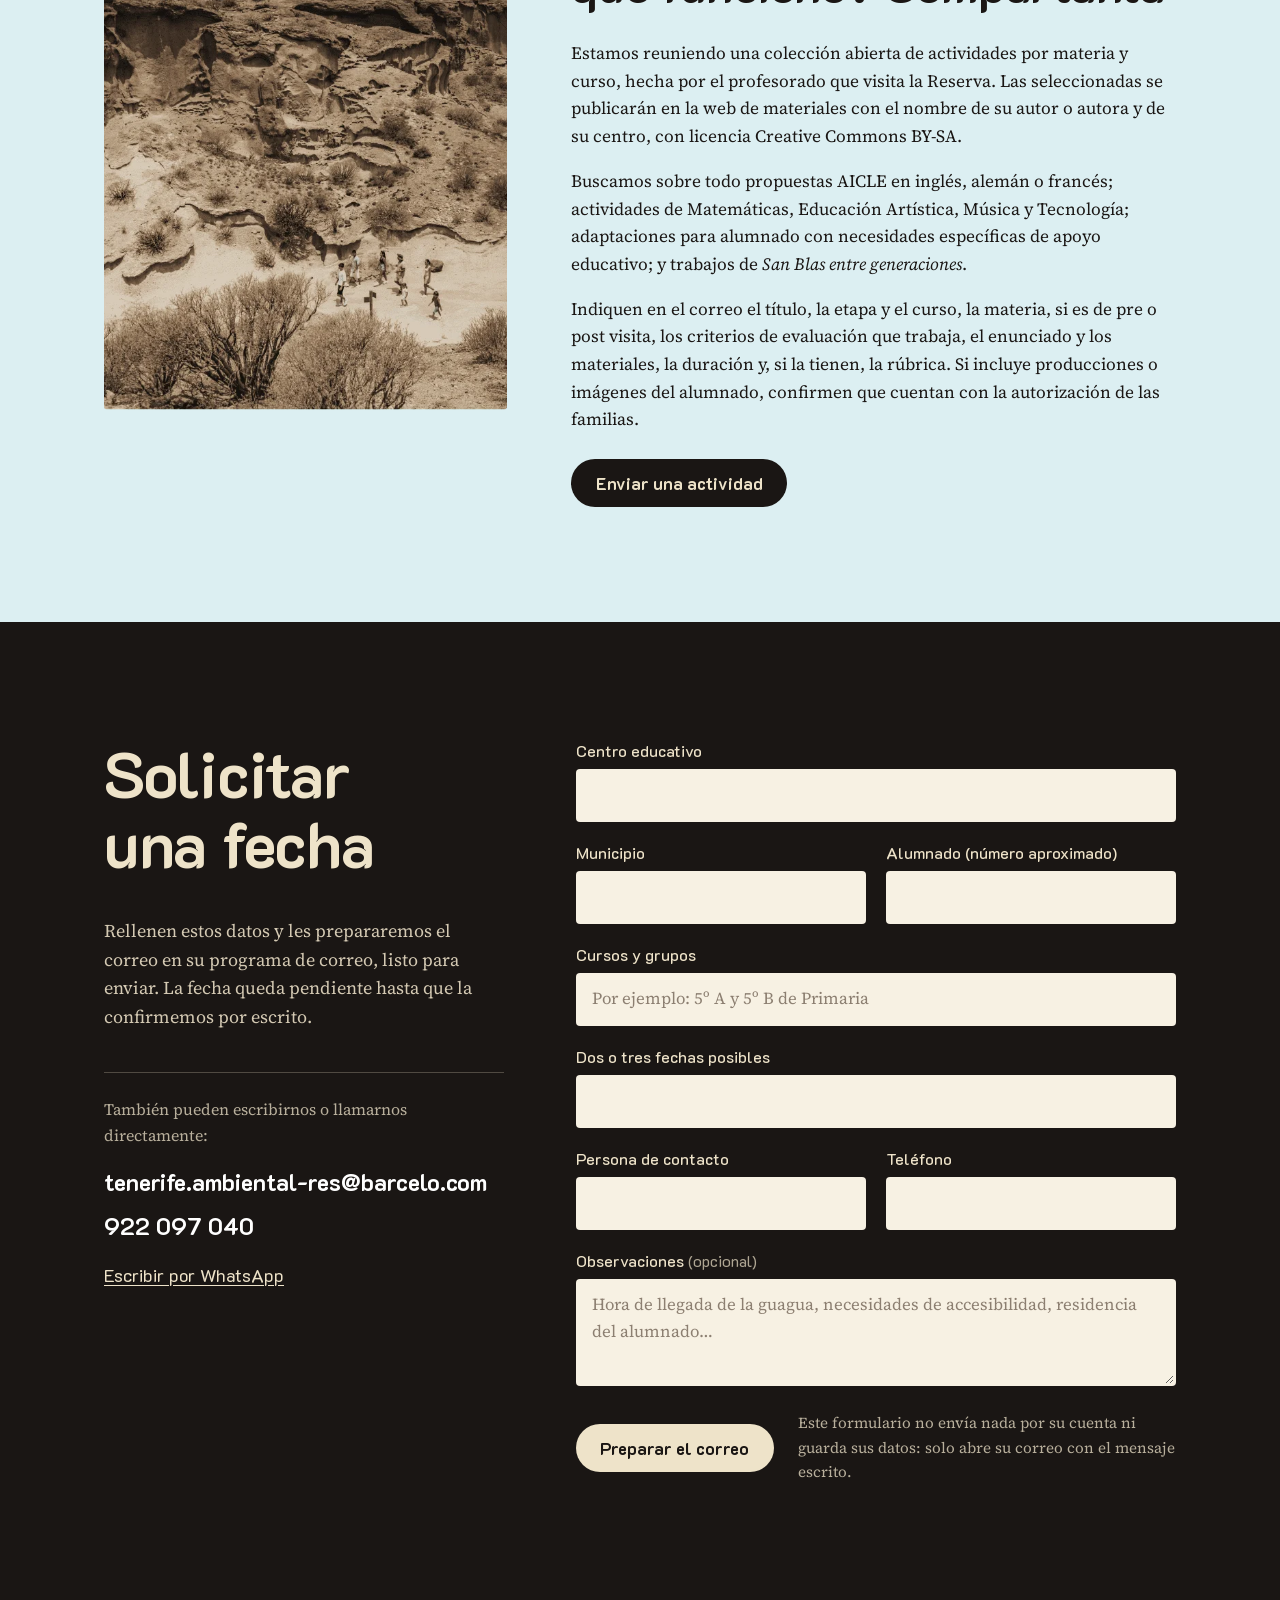
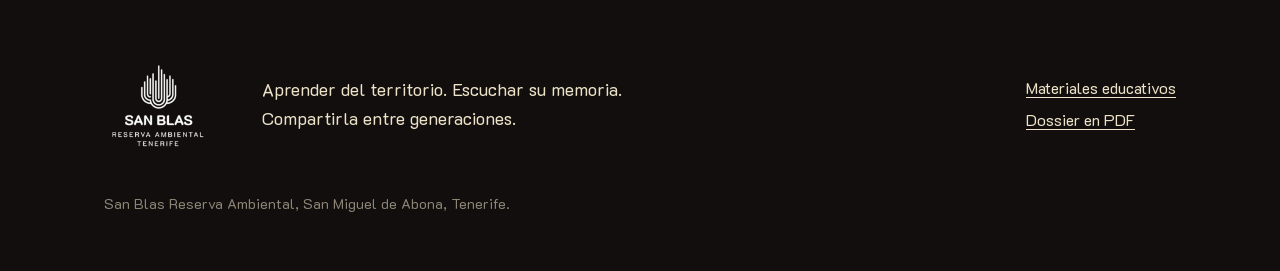
==== commit 42d76182: "Catálogo vivo de la Reserva en iNaturalist en el dossier y el correo - Web: nueva sección «Un catálo" ====
--- a/index.html
+++ b/index.html
@@ -179,7 +179,7 @@
       </li>
       <li>
         <h3>Durante, en San Blas</h3>
-        <p>La regla de oro: <strong>el alumnado no escribe</strong>. Mira, escucha, toca, huele, pregunta y camina. Sin fichas ni bolígrafo.</p>
+        <p>La regla de oro: <strong>el alumnado no escribe</strong>. Mira, escucha, toca, huele, pregunta y camina. Sin fichas ni bolígrafo. En ESO, Bachillerato y FP, el móvil es bienvenido como <a href="#catalogo">herramienta de campo</a> para fotografiar la fauna y la flora.</p>
       </li>
       <li>
         <h3>Después, de vuelta</h3>
@@ -297,6 +297,34 @@
   </div>
 </section>
 
+<!-- CATÁLOGO VIVO · iNATURALIST -->
+<section class="catalogo" id="catalogo" aria-labelledby="catalogo-titulo">
+  <div class="envoltorio catalogo__rejilla">
+    <div class="catalogo__texto">
+      <p class="catalogo__programa">Ciencia ciudadana</p>
+      <h2 id="catalogo-titulo">Un catálogo vivo de la Reserva en iNaturalist</h2>
+      <p>Entre todas las personas que recorren San Blas estamos reuniendo un catálogo de los seres vivos que habitan la Reserva: plantas, aves, insectos, reptiles, hongos… Cada observación con foto y ubicación es un dato real para conocer y proteger el barranco. Las que la comunidad confirma pasan a bases de datos científicas internacionales como GBIF.</p>
+      <ol class="catalogo__pasos">
+        <li><span><strong>Abran una cuenta gratuita en iNaturalist</strong>, en la web o en la aplicación del móvil.</span></li>
+        <li><span><strong>Fotografíen seres vivos</strong> durante la visita, con la ubicación del móvil activada.</span></li>
+        <li><span><strong>Suban las observaciones</strong> cuando quieran. iNaturalist reconoce que se hicieron dentro de los más de 500.000&nbsp;m² de la Reserva y las suma al proyecto automáticamente.</span></li>
+      </ol>
+      <a class="boton boton--claro" href="https://www.inaturalist.org/projects/san-blas-reserva-ambiental">Ver el proyecto en iNaturalist</a>
+    </div>
+    <aside class="movil">
+      <h3>El móvil, bienvenido como herramienta de campo</h3>
+      <p>En ESO, Bachillerato y FP, el móvil es bienvenido durante la visita cuando se usa para fotografiar y catalogar la fauna y la flora. No rompe la regla de oro: en San Blas nadie escribe, se mira y se fotografía, y la identificación se hace después, en clase, con los cuadernos.</p>
+      <ul>
+        <li>Solo la cámara y la aplicación, en las paradas que indique el guía y nunca caminando.</li>
+        <li>Sin salir del camino, sin arrancar plantas ni tocar animales.</li>
+        <li>Sin fotografiar a personas.</li>
+        <li>Basta un móvil por equipo de 3 o 4.</li>
+      </ul>
+      <p class="movil__nota">iNaturalist no admite cuentas de menores de 13 años y en España el consentimiento propio para tratar datos personales se fija en 14. Para el alumnado más joven, lo más sencillo es hacer las fotos con la ubicación activada y que el profesorado las suba en clase desde una cuenta del centro. Comprueben también que este uso encaja con las normas de su centro.</p>
+    </aside>
+  </div>
+</section>
+
 <!-- MATERIALES -->
 <section class="materiales" id="materiales" aria-labelledby="materiales-titulo">
   <div class="envoltorio">
@@ -307,6 +335,7 @@
       <li><a href="https://sanblasreservaambiental.org/materiales/plantas_san_blas_reserva_ambiental.pdf"><span class="recurso__nombre">Guía de plantas</span><span class="recurso__uso">El cardonal-tabaibal y sus adaptaciones. Archivo pesado, unos 75 MB.</span></a></li>
       <li><a href="https://sanblasreservaambiental.org/materiales/mapa_san_blas_reserva_ambiental.pdf"><span class="recurso__nombre">Mapa de la Reserva</span><span class="recurso__uso">El recorrido, la presa y el barranco, para situarse antes de ir.</span></a></li>
       <li><a href="https://sanblasreservaambiental.org/materiales/polinizadores_endemicos_canarias.pdf"><span class="recurso__nombre">Polinizadores endémicos de Canarias</span><span class="recurso__uso">Para ampliar la investigación sobre los seres vivos.</span></a></li>
+      <li><a href="https://www.inaturalist.org/projects/san-blas-reserva-ambiental"><span class="recurso__nombre">Catálogo vivo en iNaturalist</span><span class="recurso__uso">Las especies observadas en la Reserva, y el lugar donde sumar las suyas.</span></a></li>
     </ul>
   </div>
 </section>
--- a/estilo.css
+++ b/estilo.css
@@ -377,8 +377,27 @@
 .enlaces li + li { margin-top: 0.5rem; }
 .enlaces a { color: var(--basalto); font-weight: 500; }
 
+/* CATÁLOGO VIVO · iNATURALIST */
+.catalogo { background: var(--tabaiba); color: #fff; padding: var(--seccion) 0; }
+.catalogo__rejilla { display: grid; gap: 2.5rem; }
+@media (min-width: 56rem) { .catalogo__rejilla { grid-template-columns: minmax(0, 1.15fr) minmax(0, 0.85fr); gap: 4rem; align-items: start; } }
+.catalogo__texto > p { max-width: var(--medida); }
+.catalogo__programa { font-family: var(--sans); font-weight: 700; color: var(--millo); font-size: 1.1rem; margin-bottom: 0.5rem; }
+.catalogo__pasos { list-style: none; counter-reset: paso; padding: 0; margin: 1.6rem 0 2rem; display: grid; gap: 1rem; max-width: var(--medida); }
+.catalogo__pasos li { counter-increment: paso; display: grid; grid-template-columns: 2.4rem 1fr; gap: 0.9rem; align-items: start; }
+.catalogo__pasos li::before {
+  content: counter(paso); width: 2.4rem; height: 2.4rem; border-radius: 50%;
+  display: grid; place-items: center; background: var(--millo); color: var(--basalto);
+  font-family: var(--sans); font-weight: 700; font-size: 1.1rem;
+}
+.movil { background: var(--papel); color: var(--tinta); padding: clamp(1.5rem, 3vw, 2.2rem); border-radius: 6px; font-size: 1.02rem; }
+.movil h3 { color: var(--tabaiba); font-size: 1.35rem; }
+.movil ul { padding-left: 1.2rem; margin: 0 0 1rem; }
+.movil li + li { margin-top: 0.35rem; }
+.movil__nota { font-size: 0.92rem; color: var(--tinta-suave); border-top: 1px solid var(--linea); padding-top: 0.9rem; margin: 0; }
+
 /* MATERIALES */
-.materiales { padding: 0 0 var(--seccion); }
+.materiales { padding: var(--seccion) 0; }
 .recursos {
   list-style: none; padding: 0; margin: 2rem 0 0;
   display: grid; grid-template-columns: repeat(auto-fit, minmax(min(100%, 16rem), 1fr));
@@ -452,7 +471,7 @@
   .portada::after, .portada__foto, .portada__barra .boton, .portada__acciones,
   .formulario, .comparador__control, .comparador__linea, .saltar { display: none !important; }
   .portada__logo { filter: invert(1); }
-  .estratos, .reservar, .pie { background: none; color: var(--basalto); }
+  .estratos, .reservar, .pie, .catalogo { background: none; color: var(--basalto); }
   .capa { break-inside: avoid; }
   .boton, .descarga { box-shadow: none; background: none; color: var(--basalto); padding: 0; }
   a[href^="http"]::after { content: " (" attr(href) ")"; font-size: 9pt; word-break: break-all; }
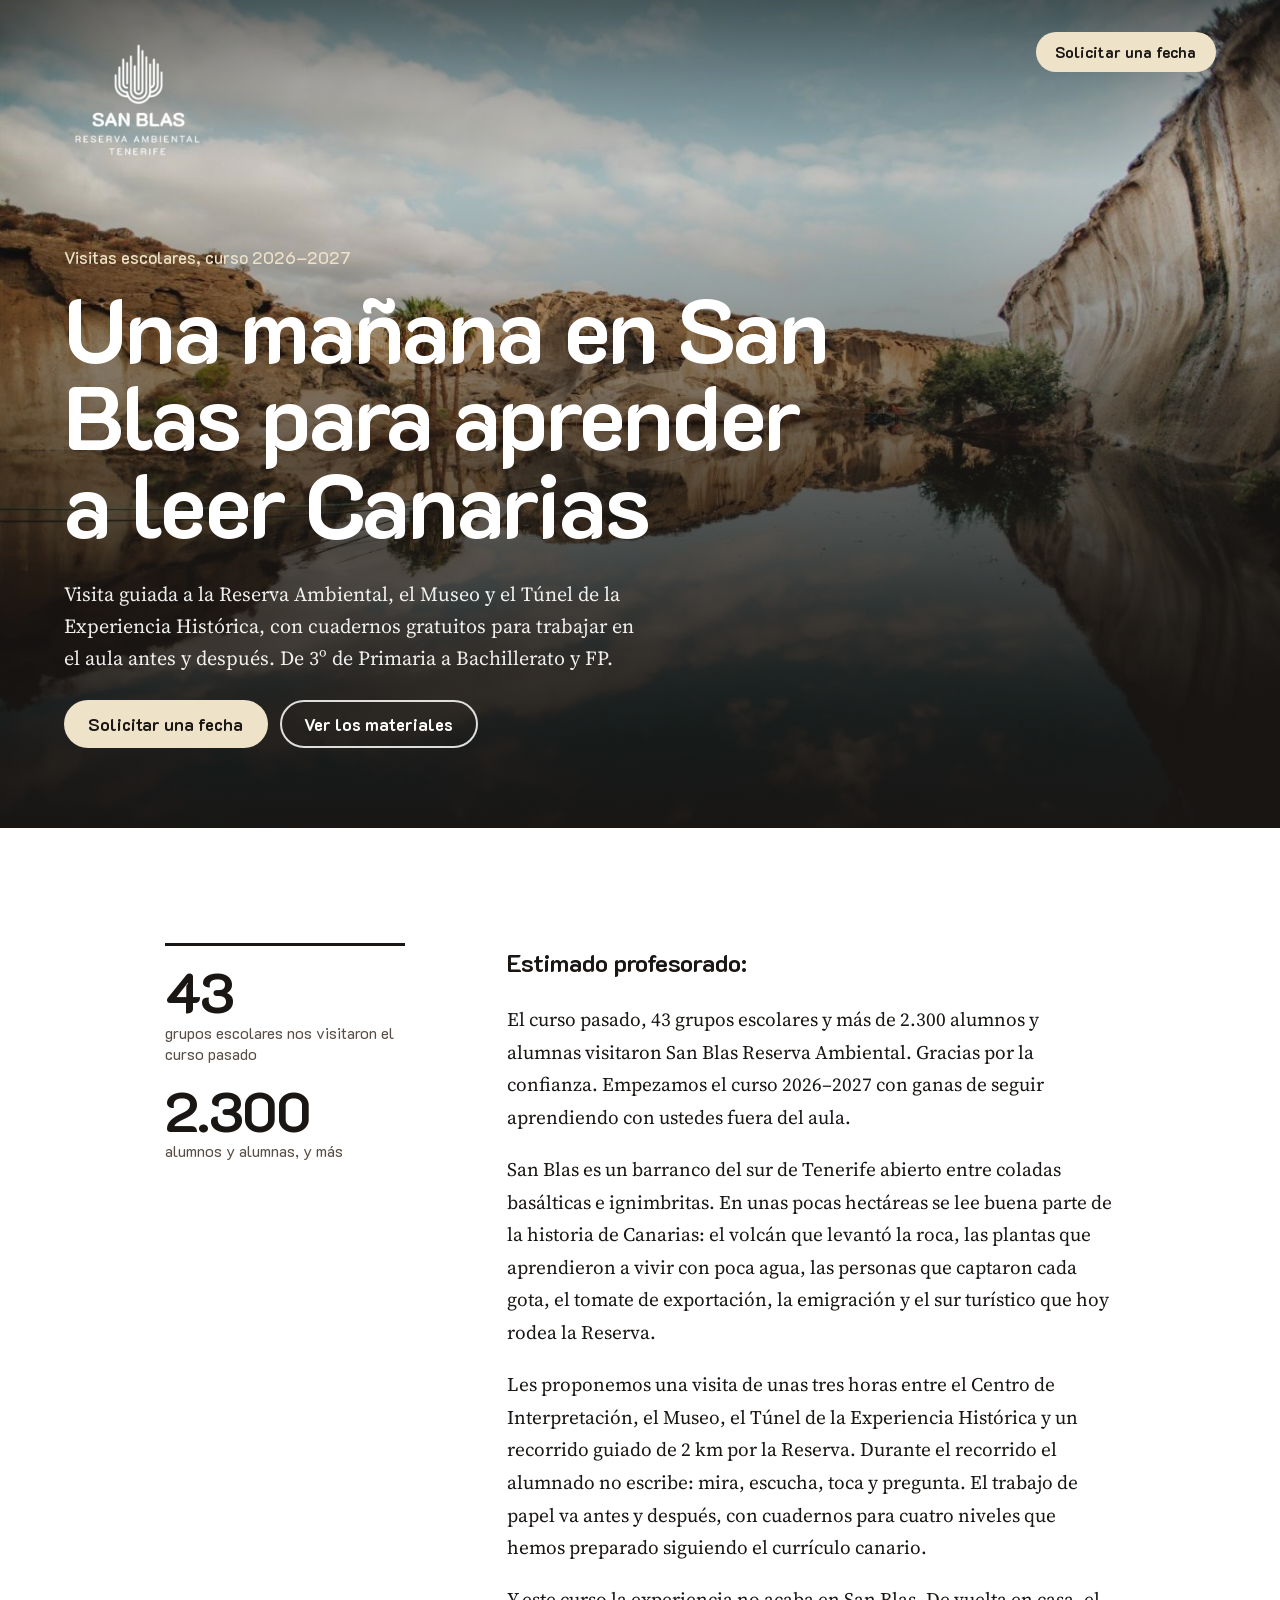
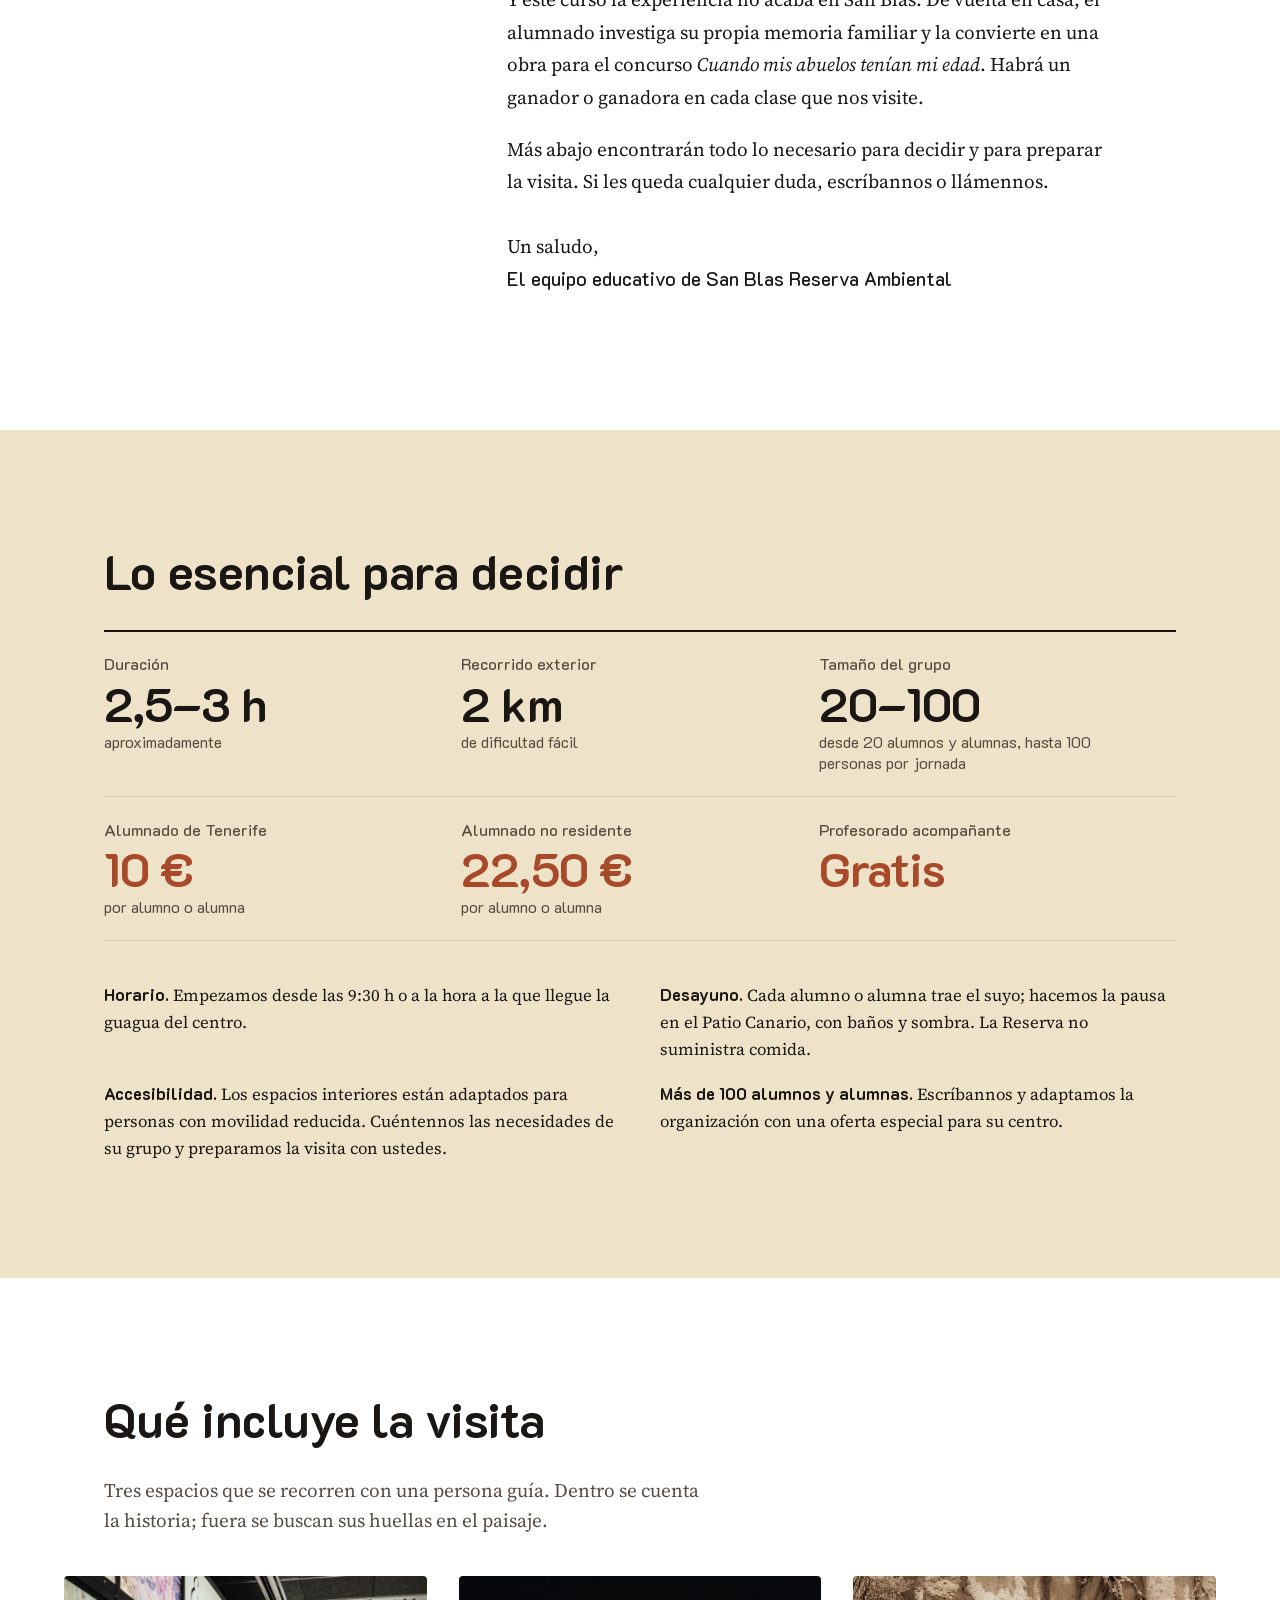
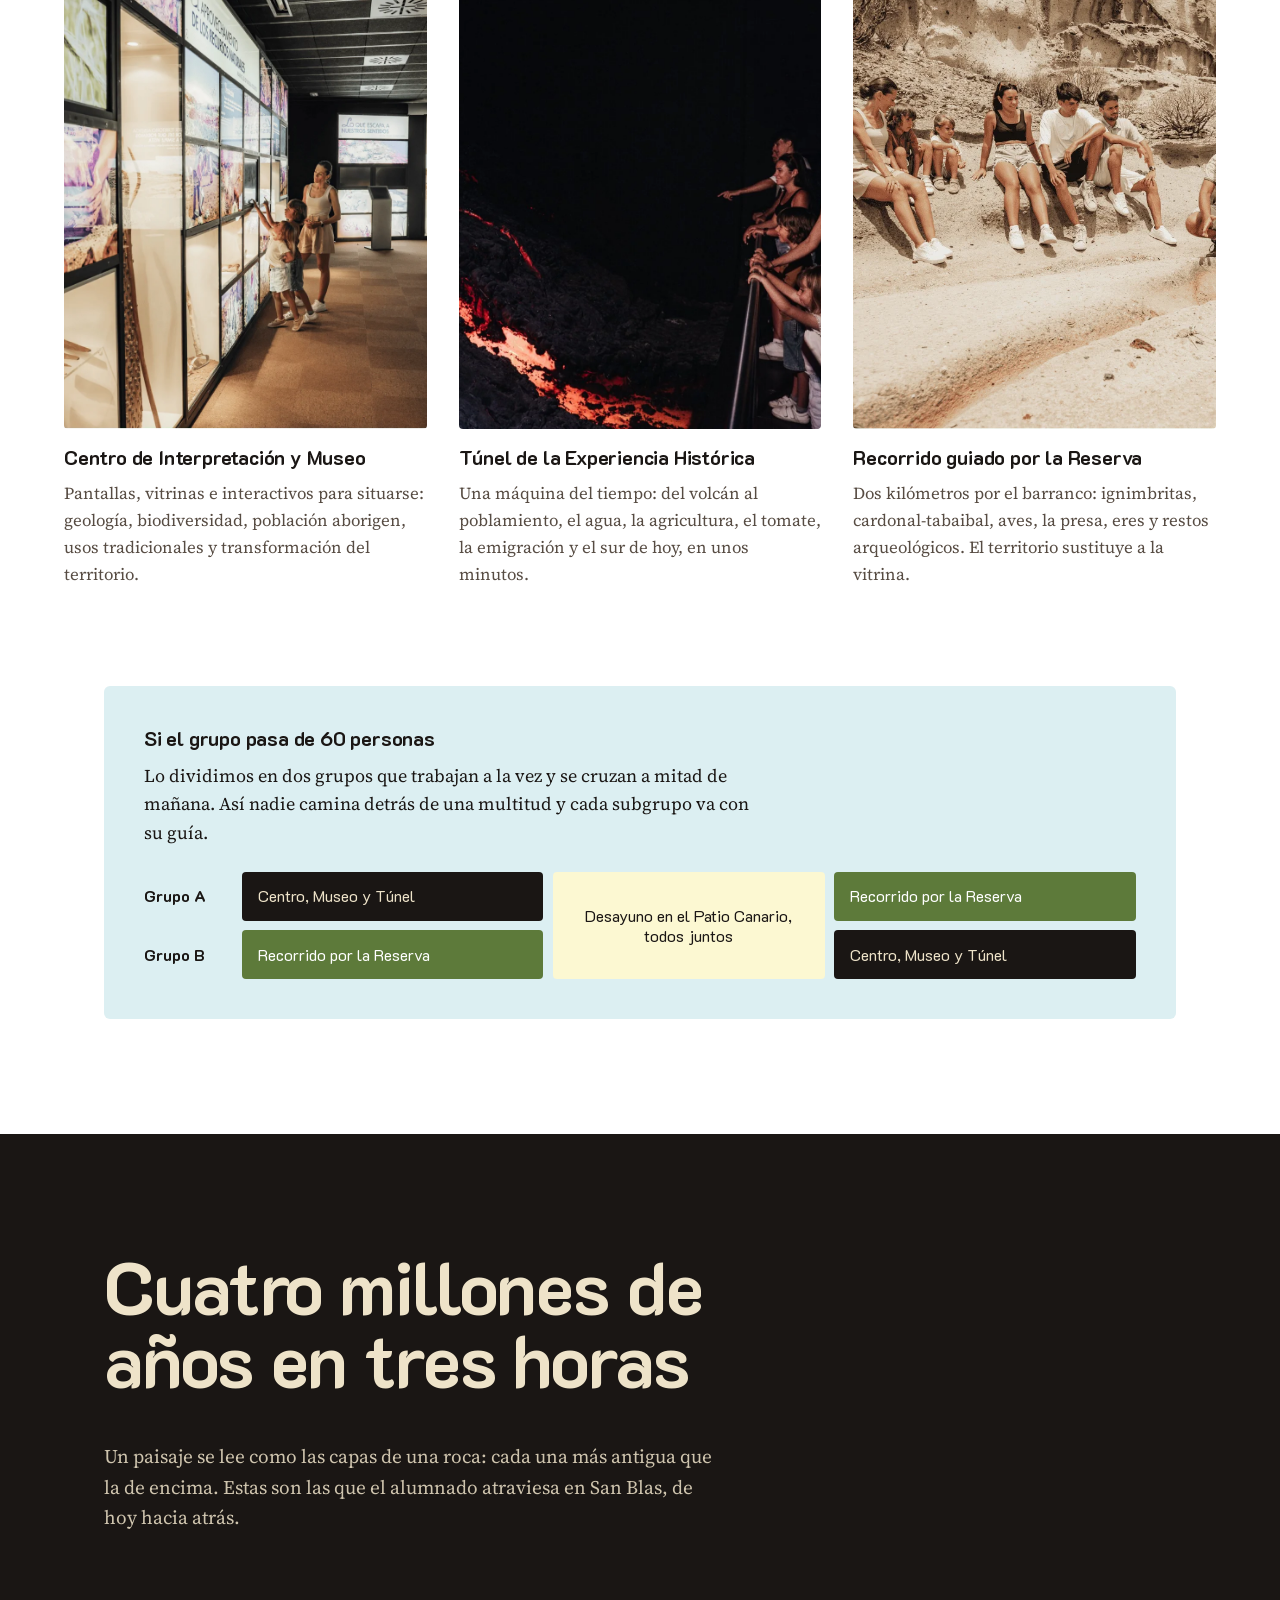
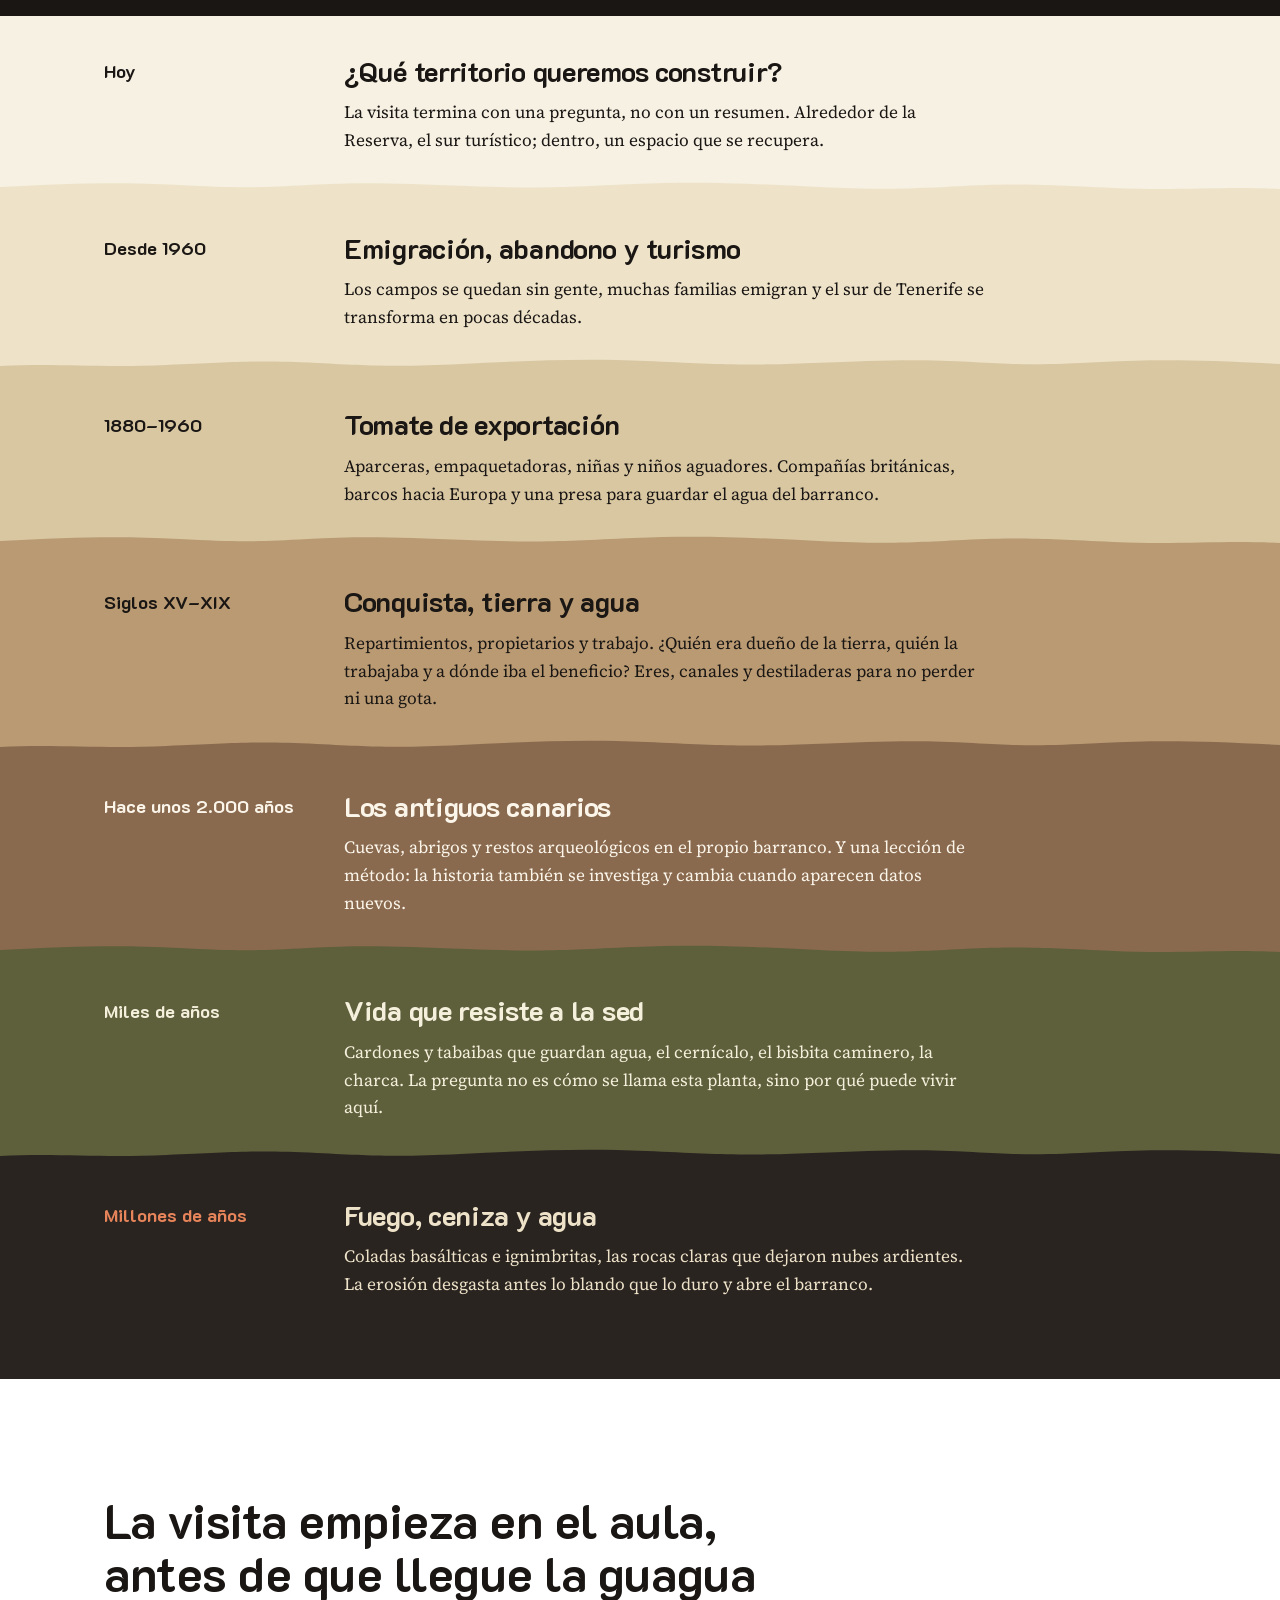
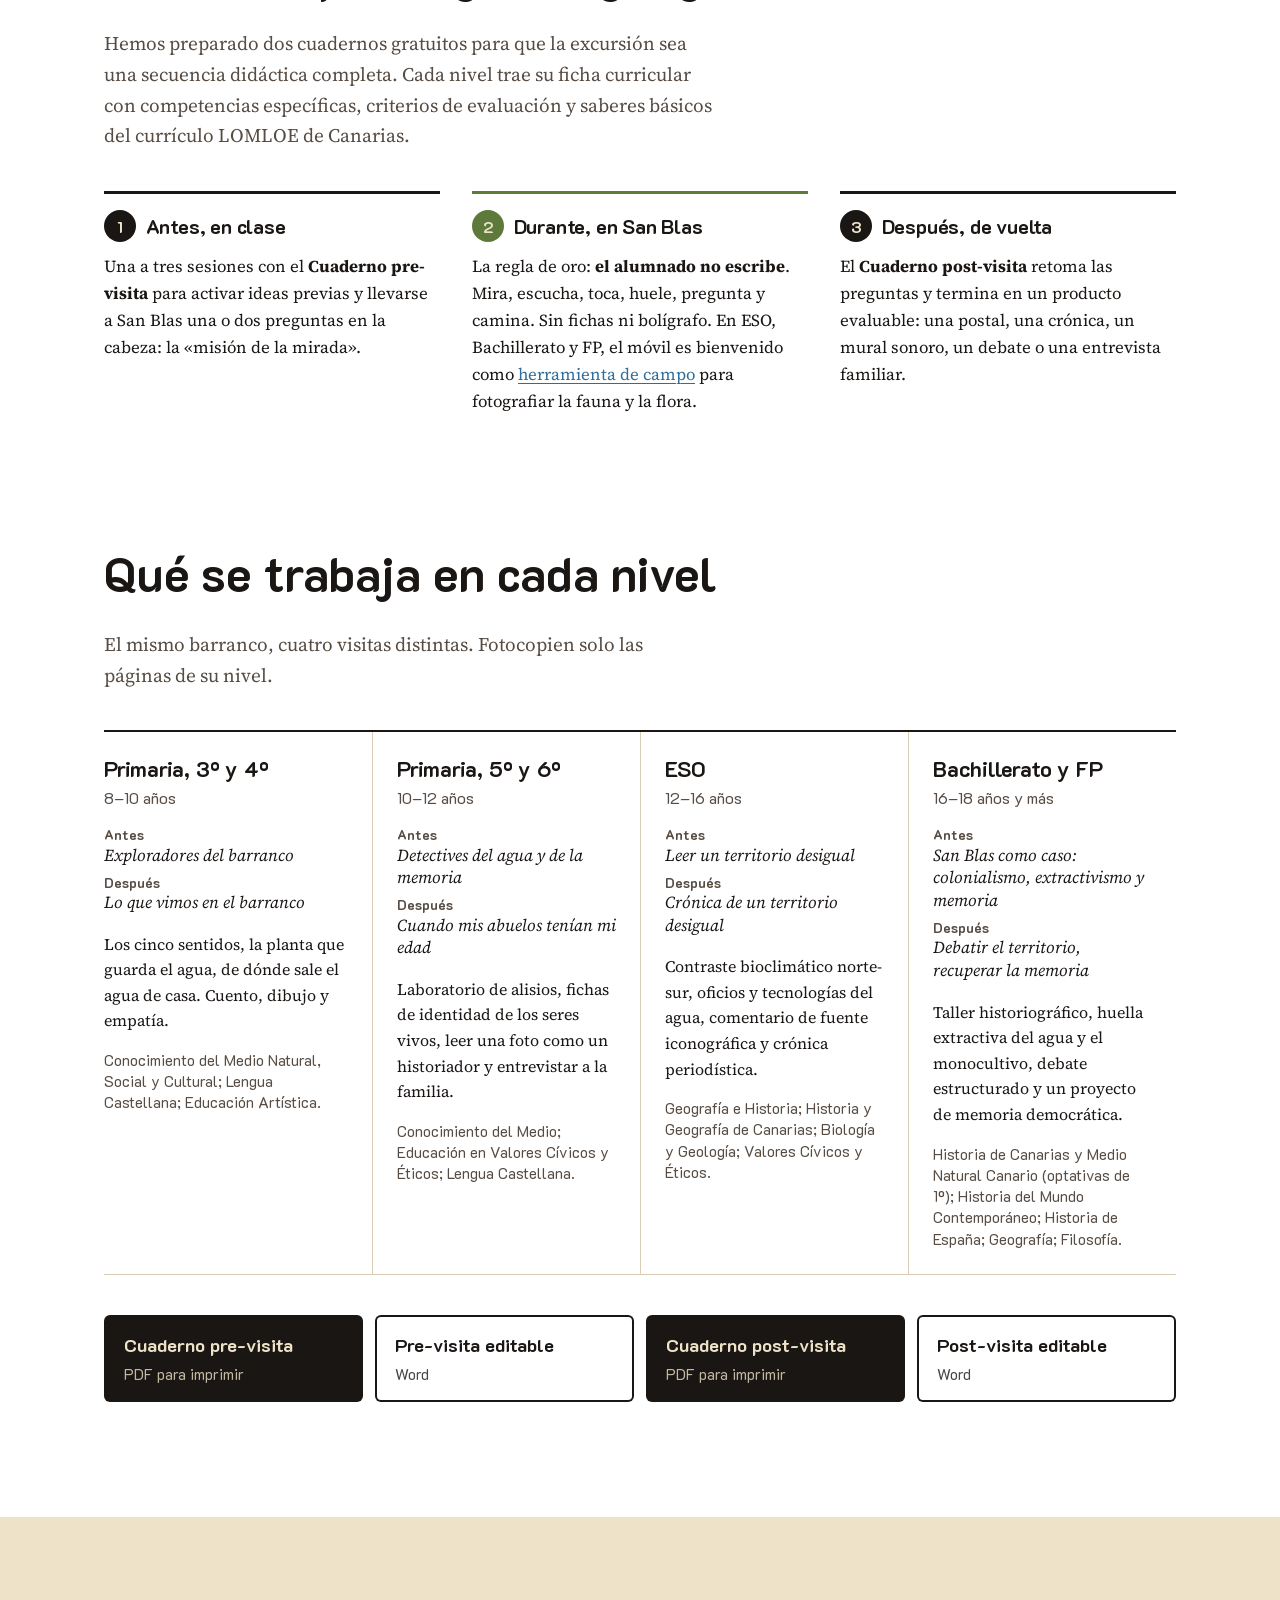
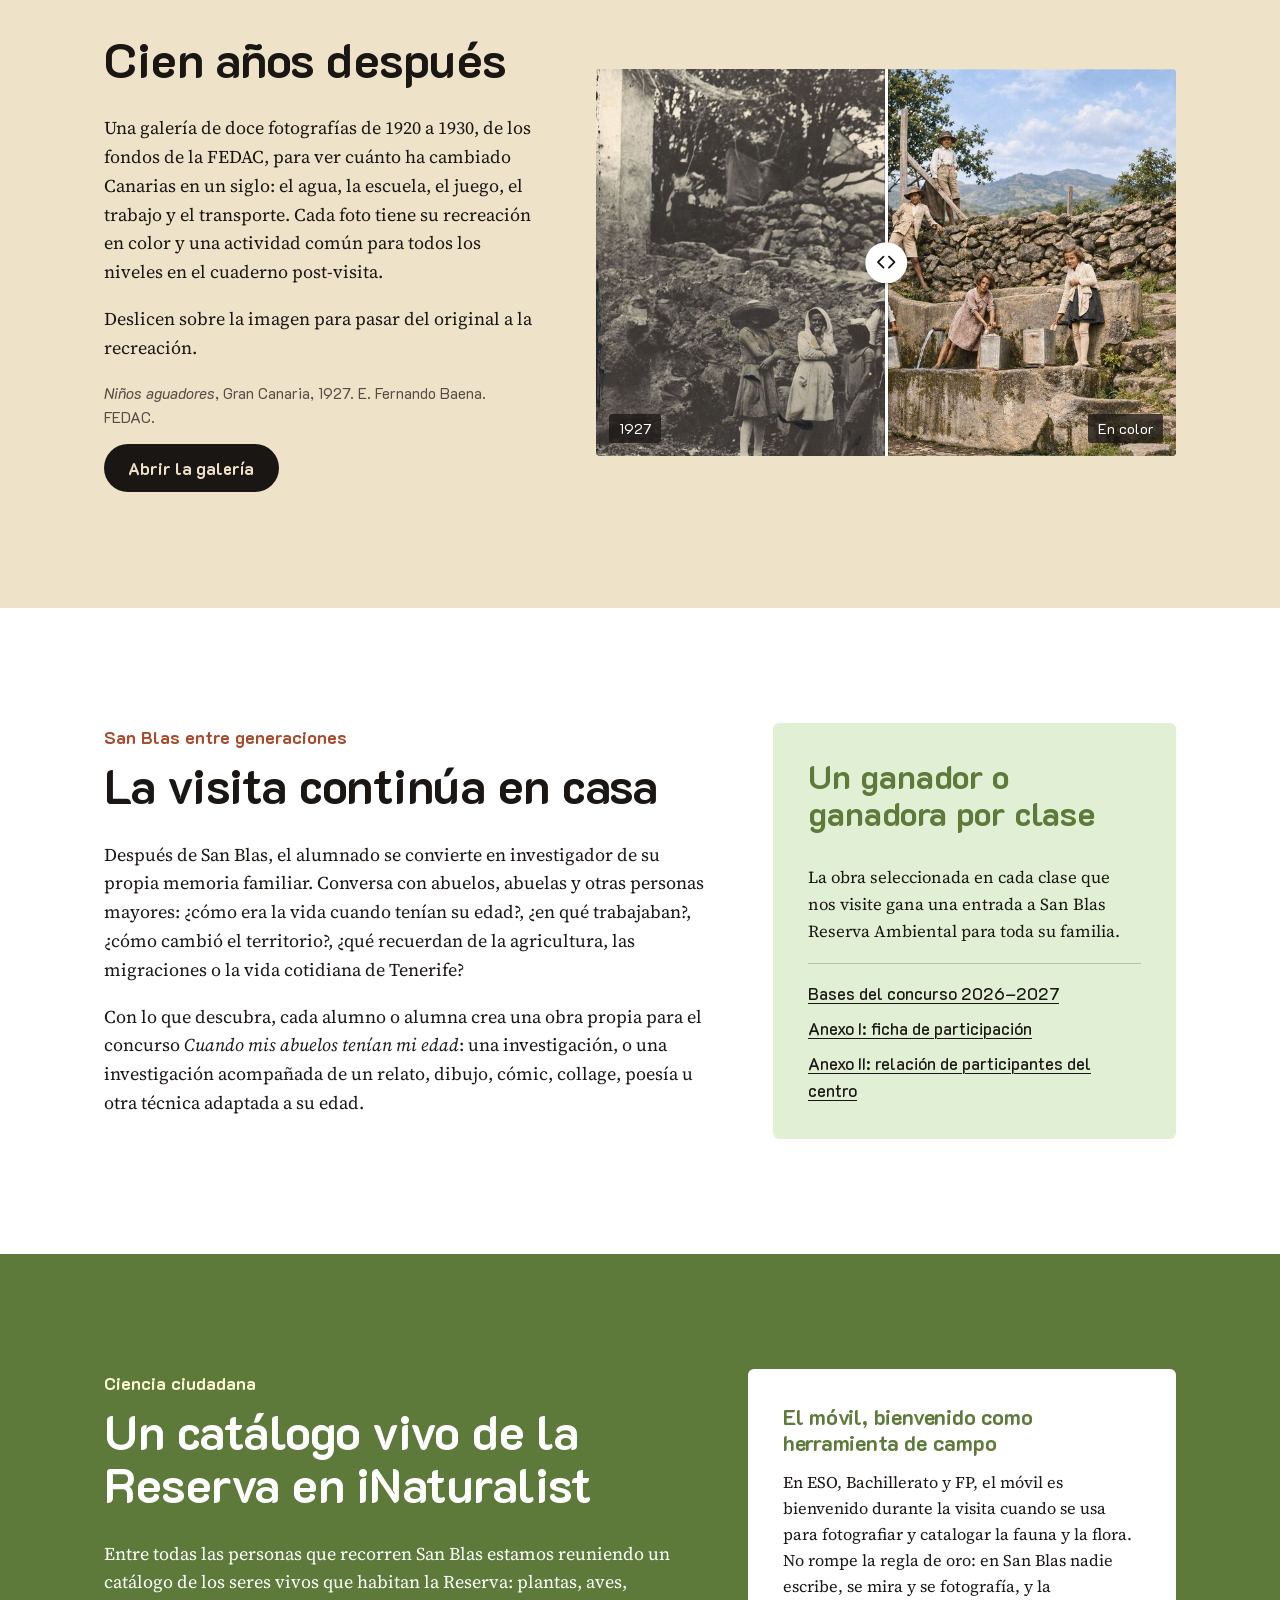
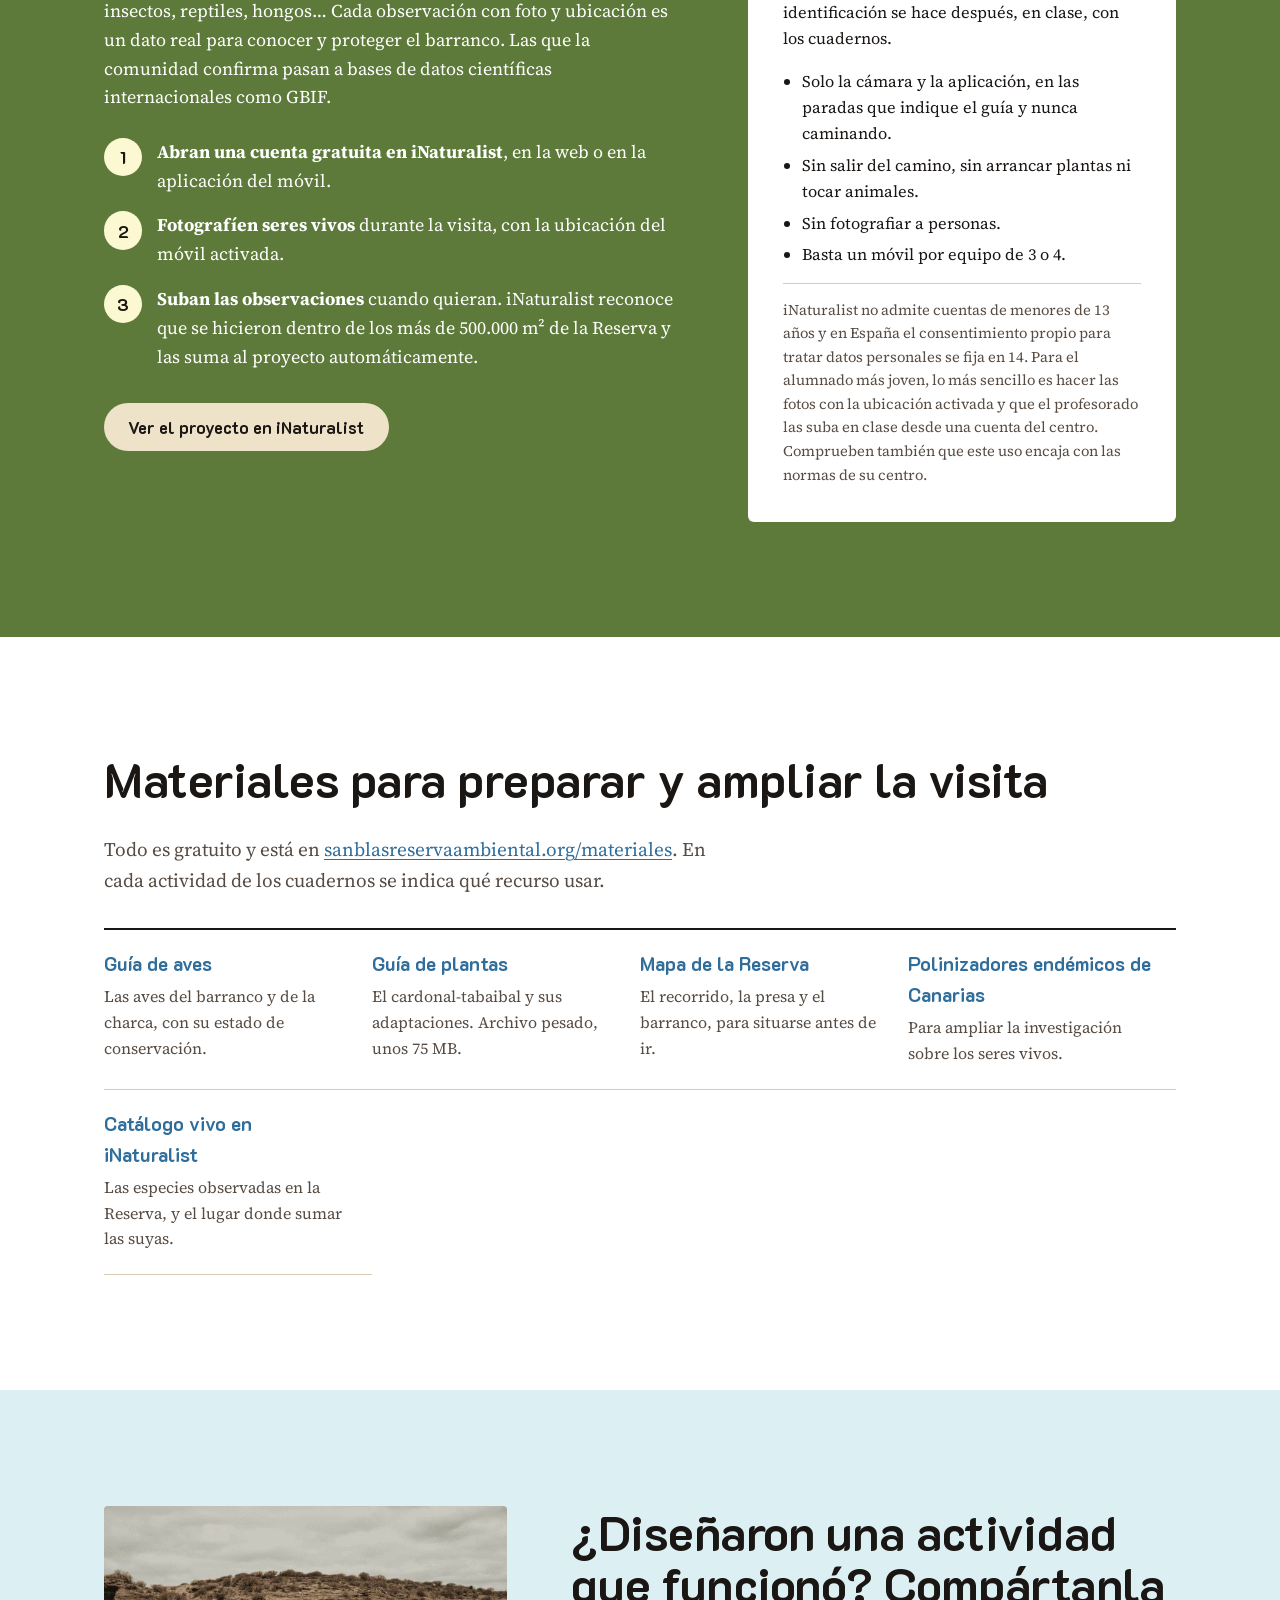
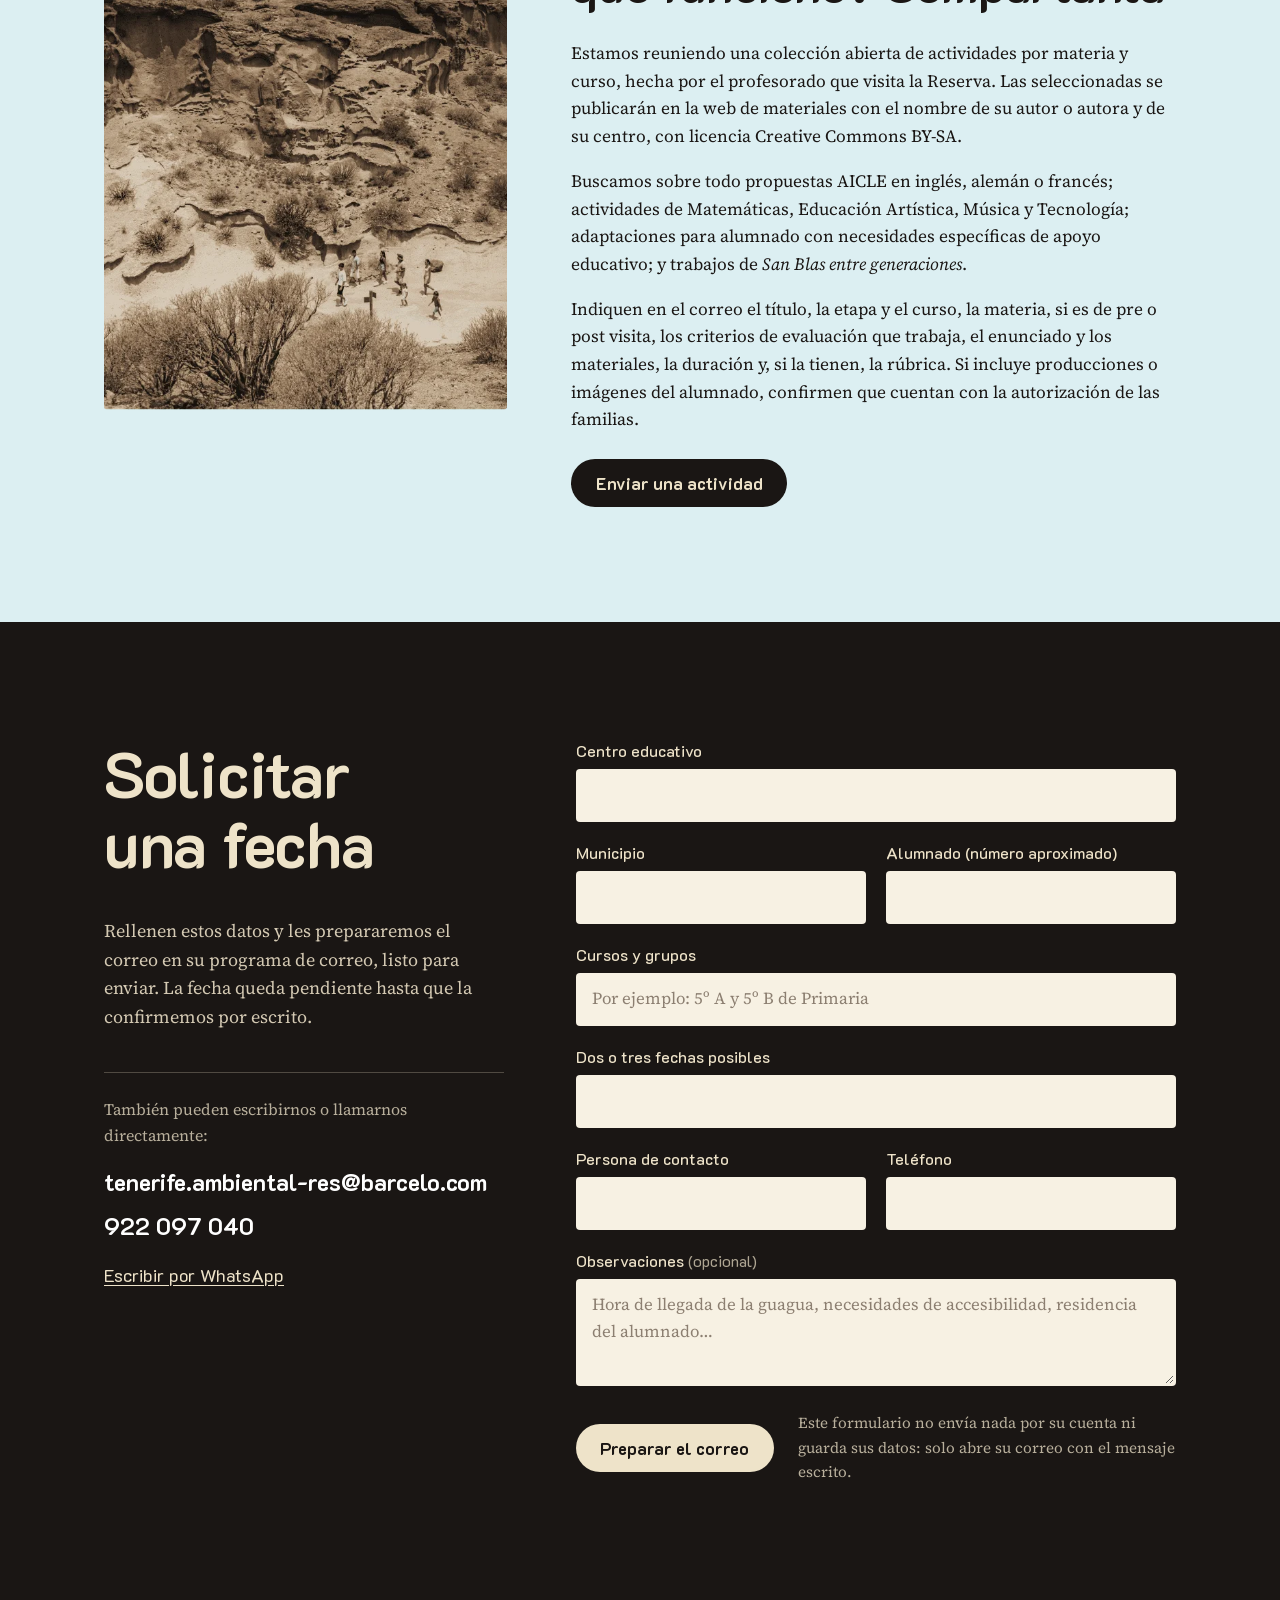
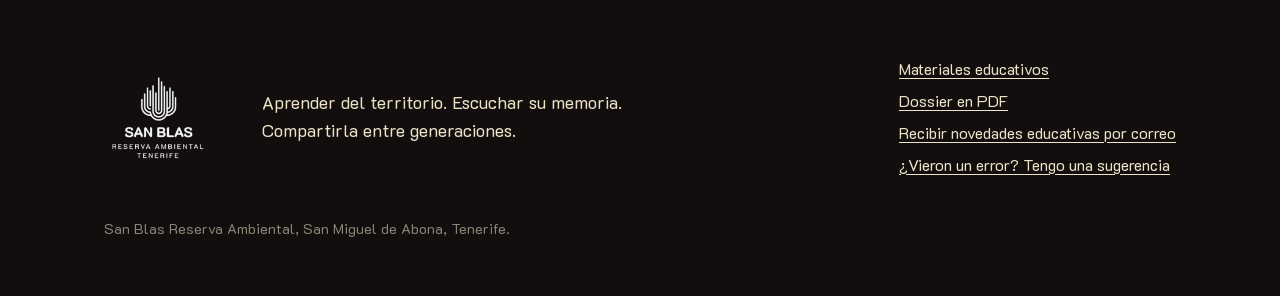
==== commit 8821029f: "Añade en el pie enlaces de novedades educativas y sugerencias (mailto) Co-Authored-By: Claude Opus 5" ====
--- a/index.html
+++ b/index.html
@@ -417,6 +417,8 @@
     <ul class="pie__enlaces">
       <li><a href="https://sanblasreservaambiental.org/materiales/">Materiales educativos</a></li>
       <li><a href="https://sanblas.github.io/emails/dossierEducativoCurso2627.pdf">Dossier en PDF</a></li>
+      <li><a href="mailto:tenerife.ambiental-res@barcelo.com?subject=Abonarme%20a%20novedades%20educativas&amp;body=Quiero%20recibir%20las%20novedades%20educativas%20de%20San%20Blas%20Reserva%20Ambiental.%0A%0ANombre%20(opcional)%3A%20%0ACentro%20(opcional)%3A%20">Recibir novedades educativas por correo</a></li>
+      <li><a href="mailto:tenerife.ambiental-res@barcelo.com?subject=Tengo%20una%20sugerencia&amp;body=P%C3%A1gina%3A%20https%3A%2F%2Fsanblasreservaambiental.org%2Fdossier%2F%0A%0AQu%C3%A9%20vieron%20o%20qu%C3%A9%20proponen%3A%20">¿Vieron un error? Tengo una sugerencia</a></li>
     </ul>
     <p class="pie__lugar">San Blas Reserva Ambiental, San Miguel de Abona, Tenerife.</p>
   </div>
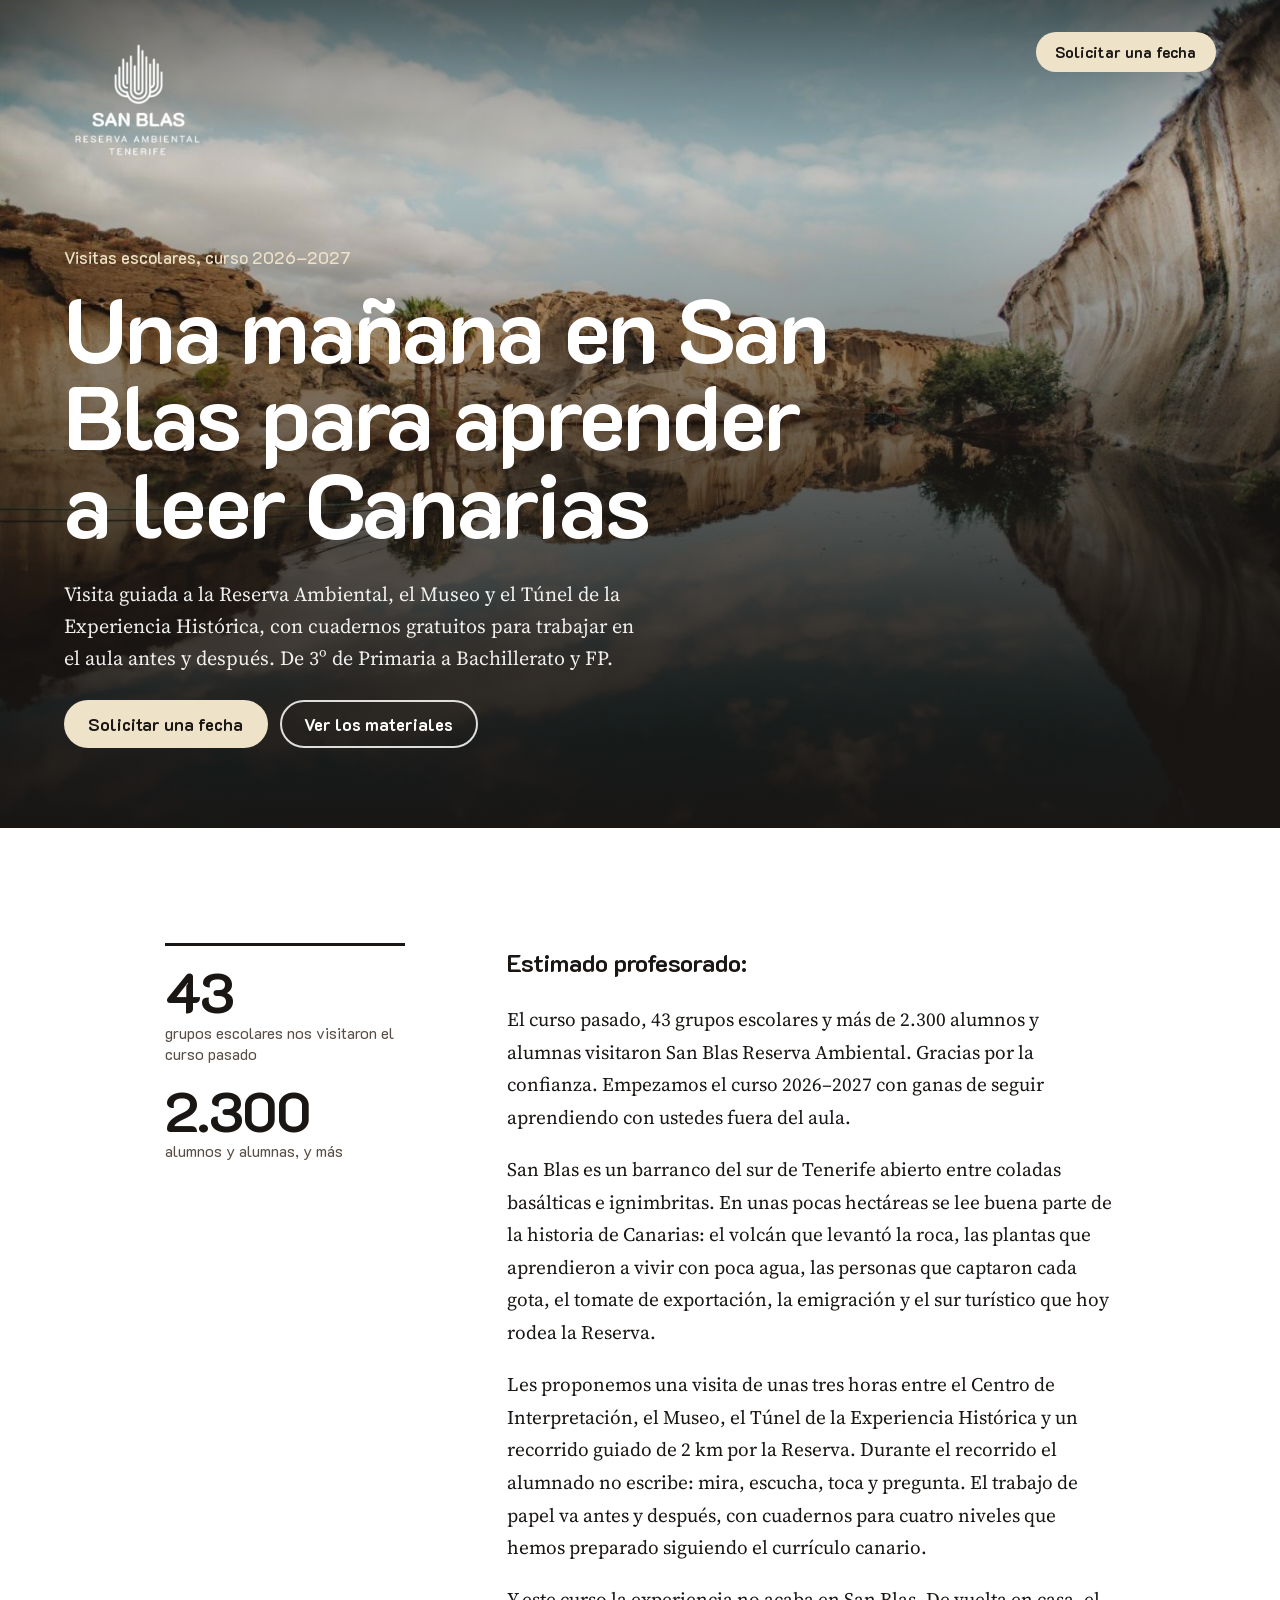
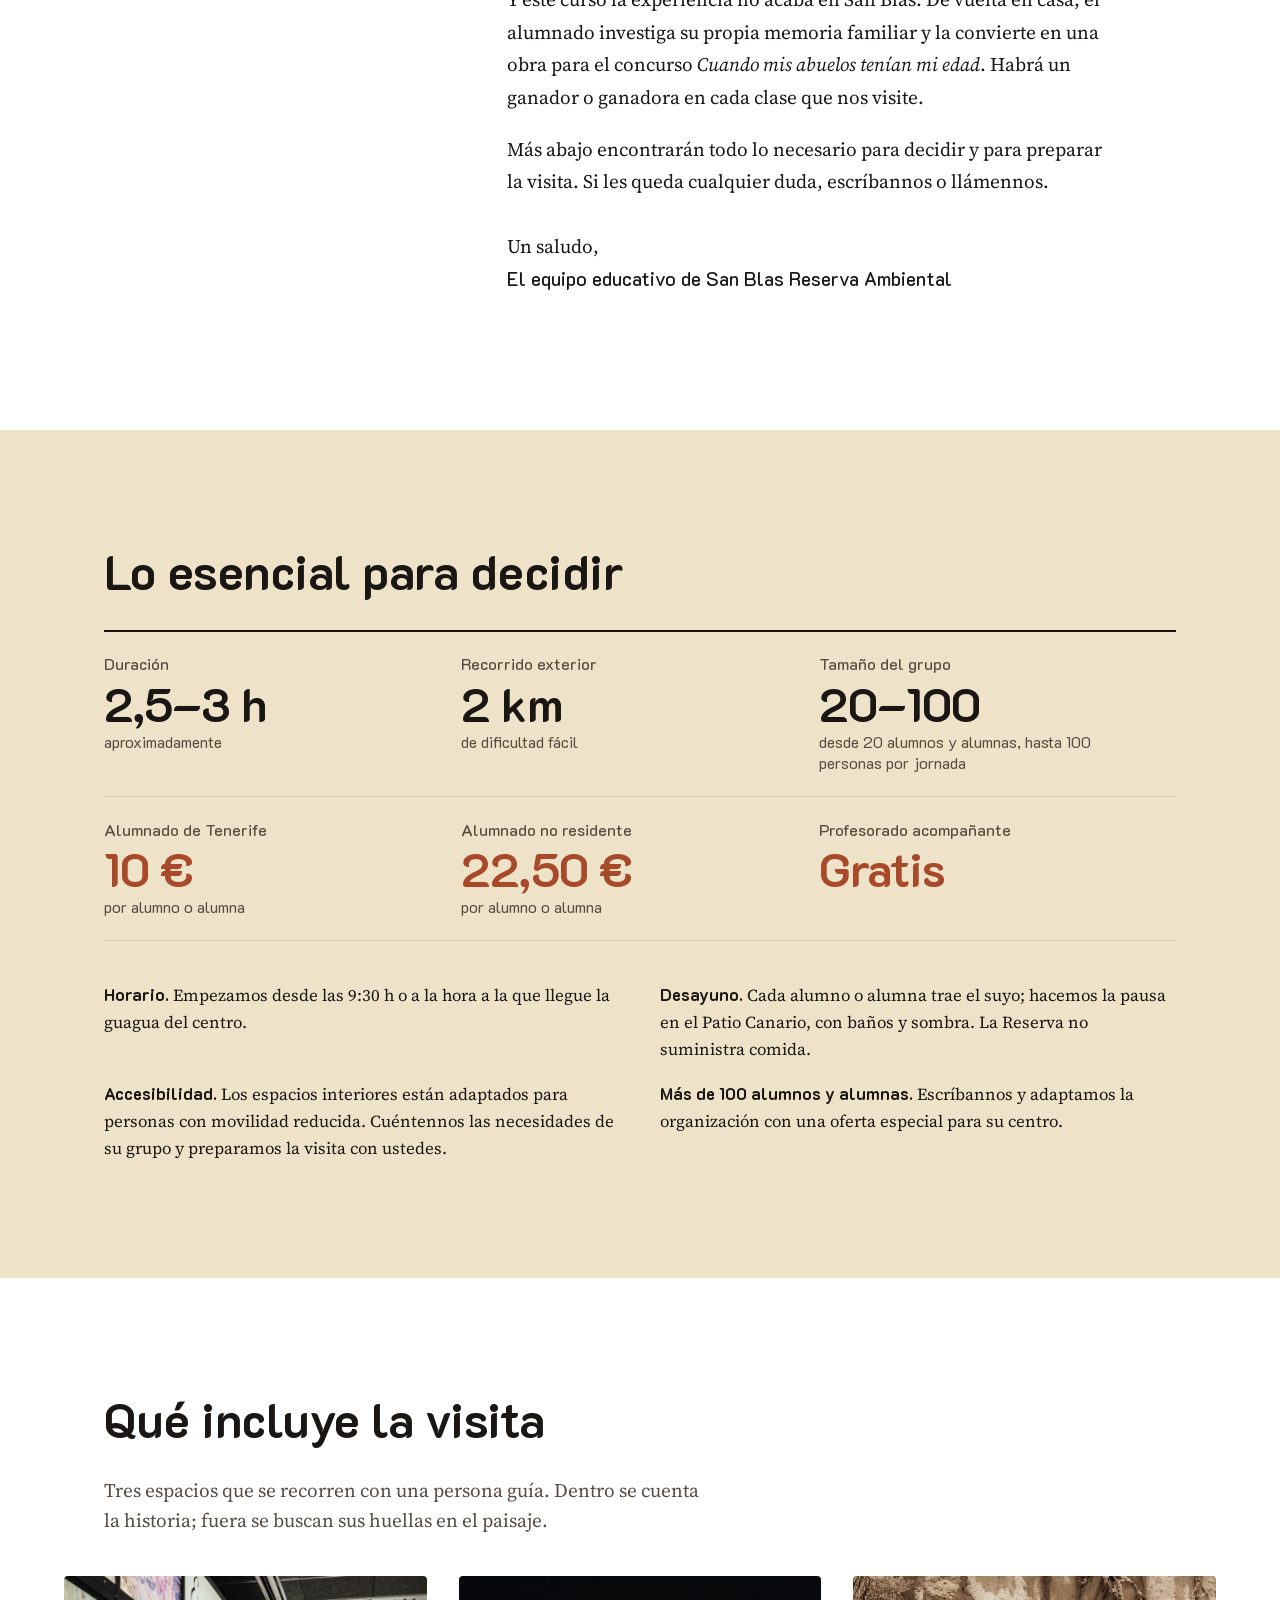
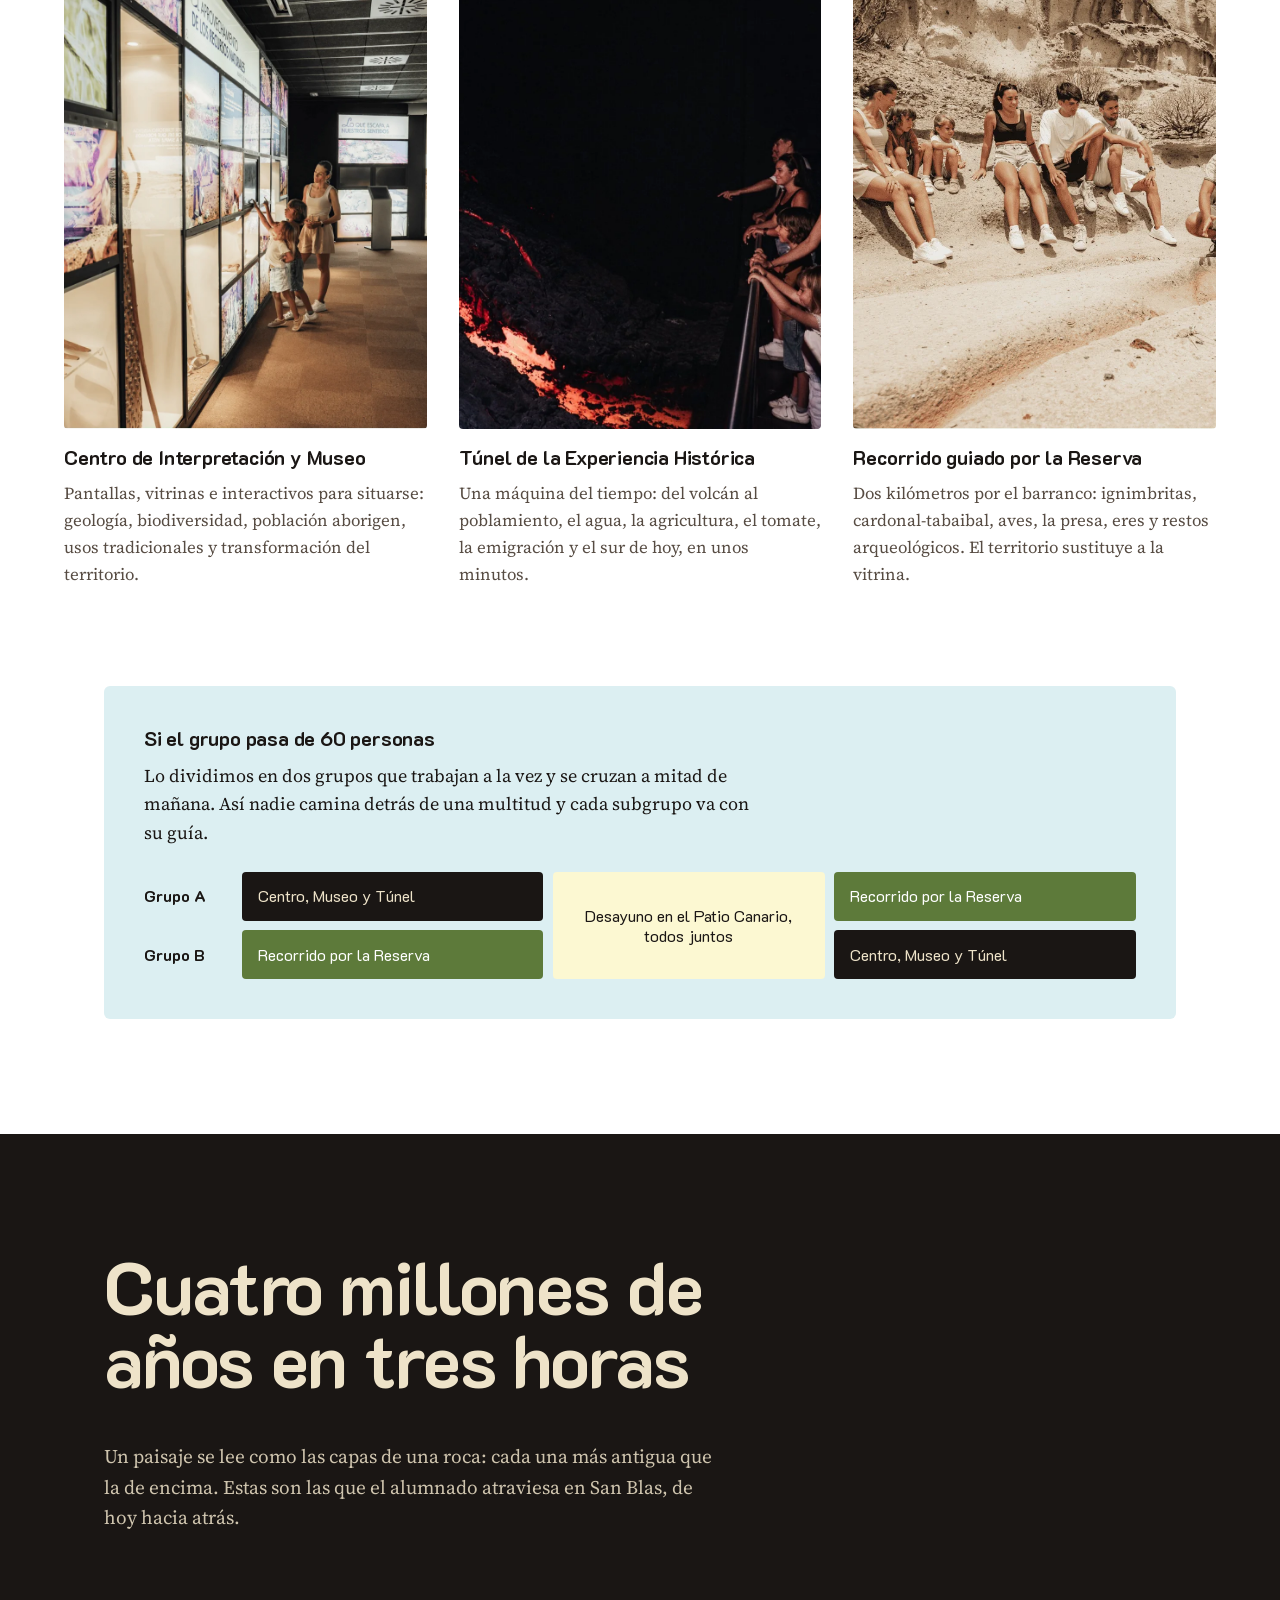
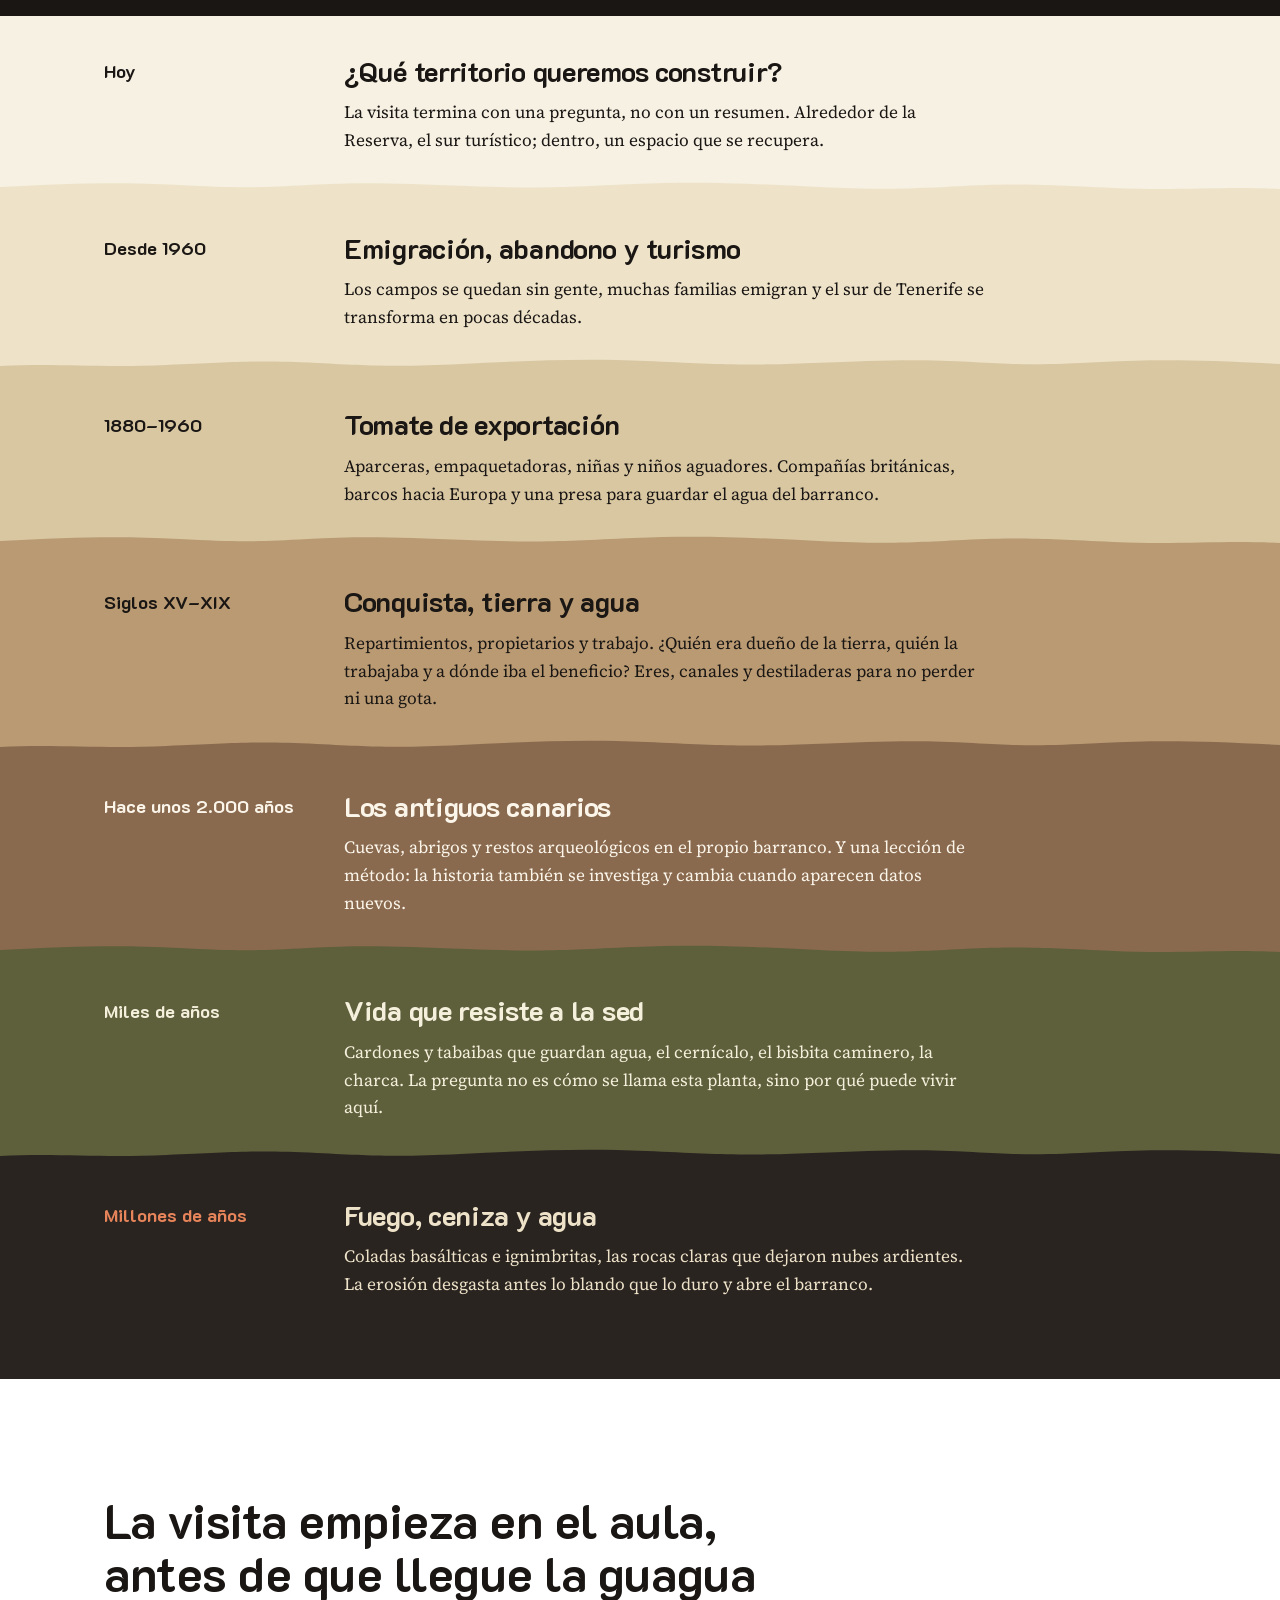
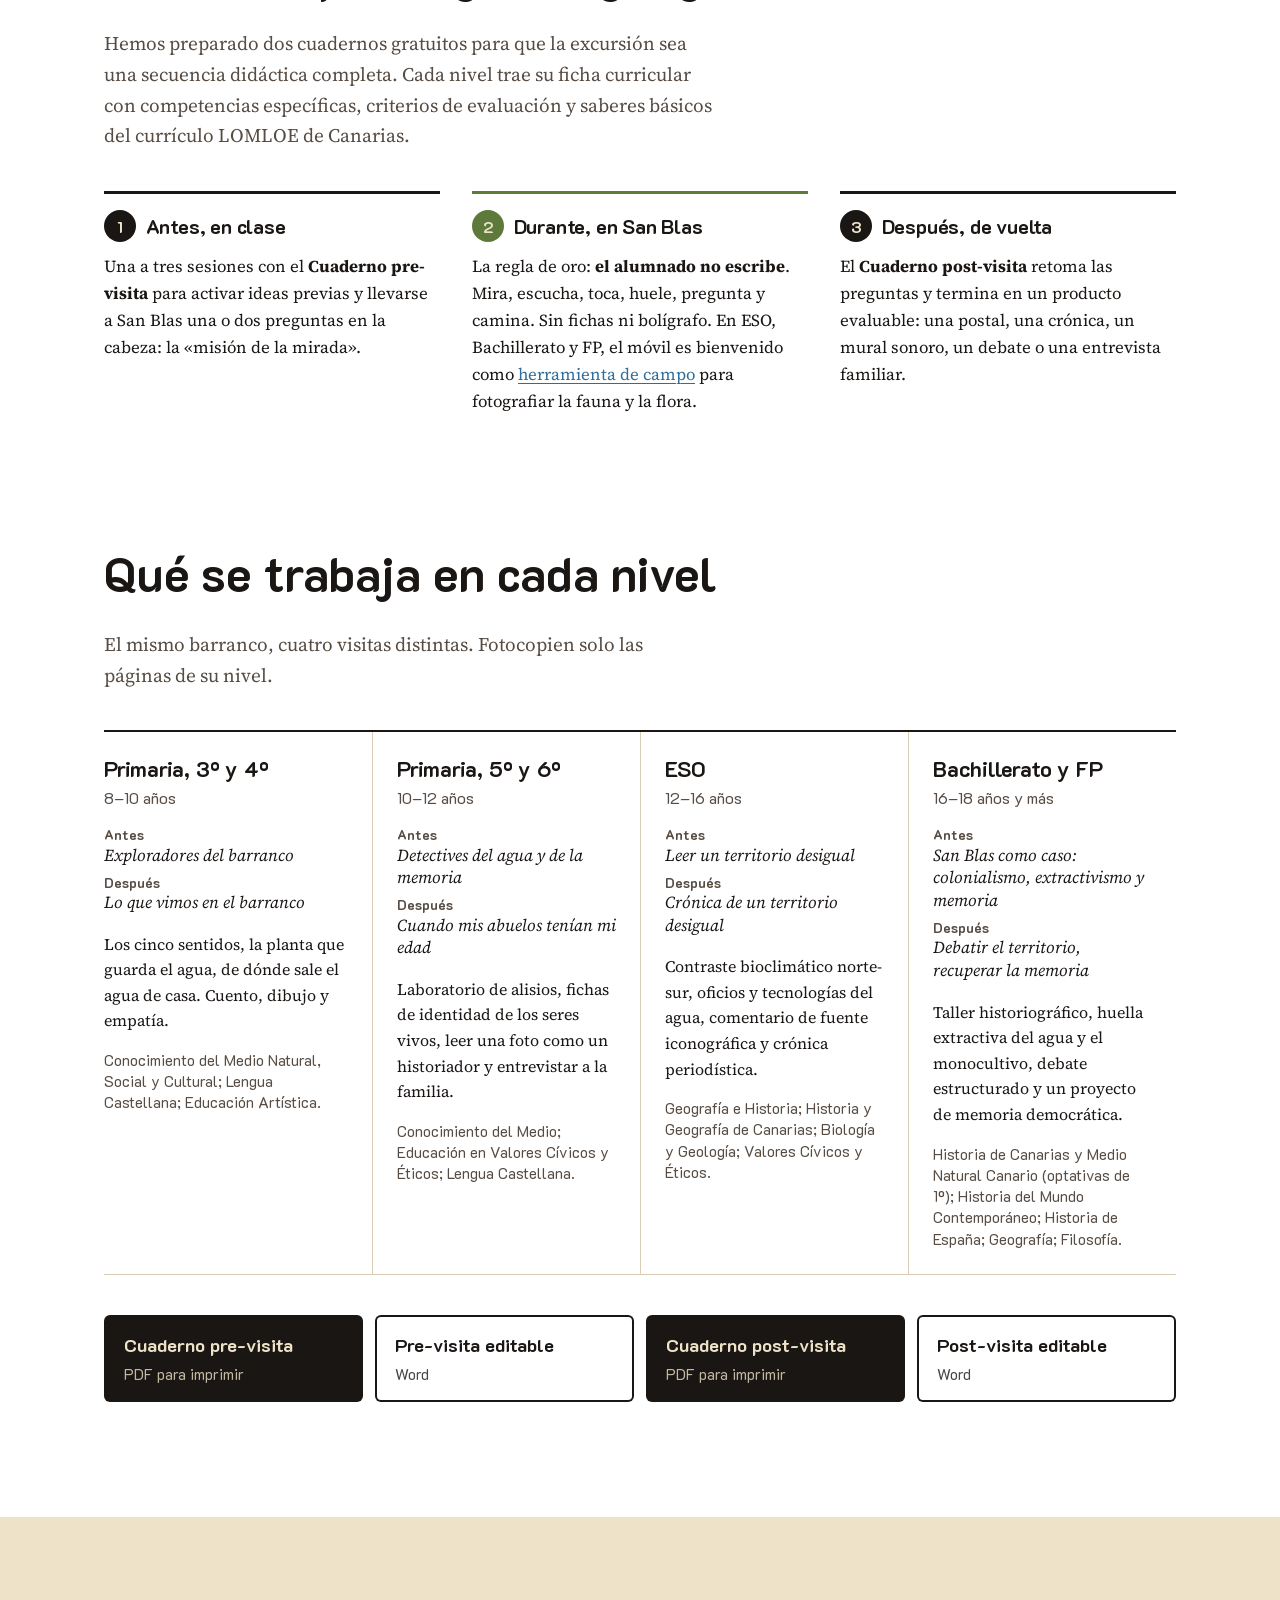
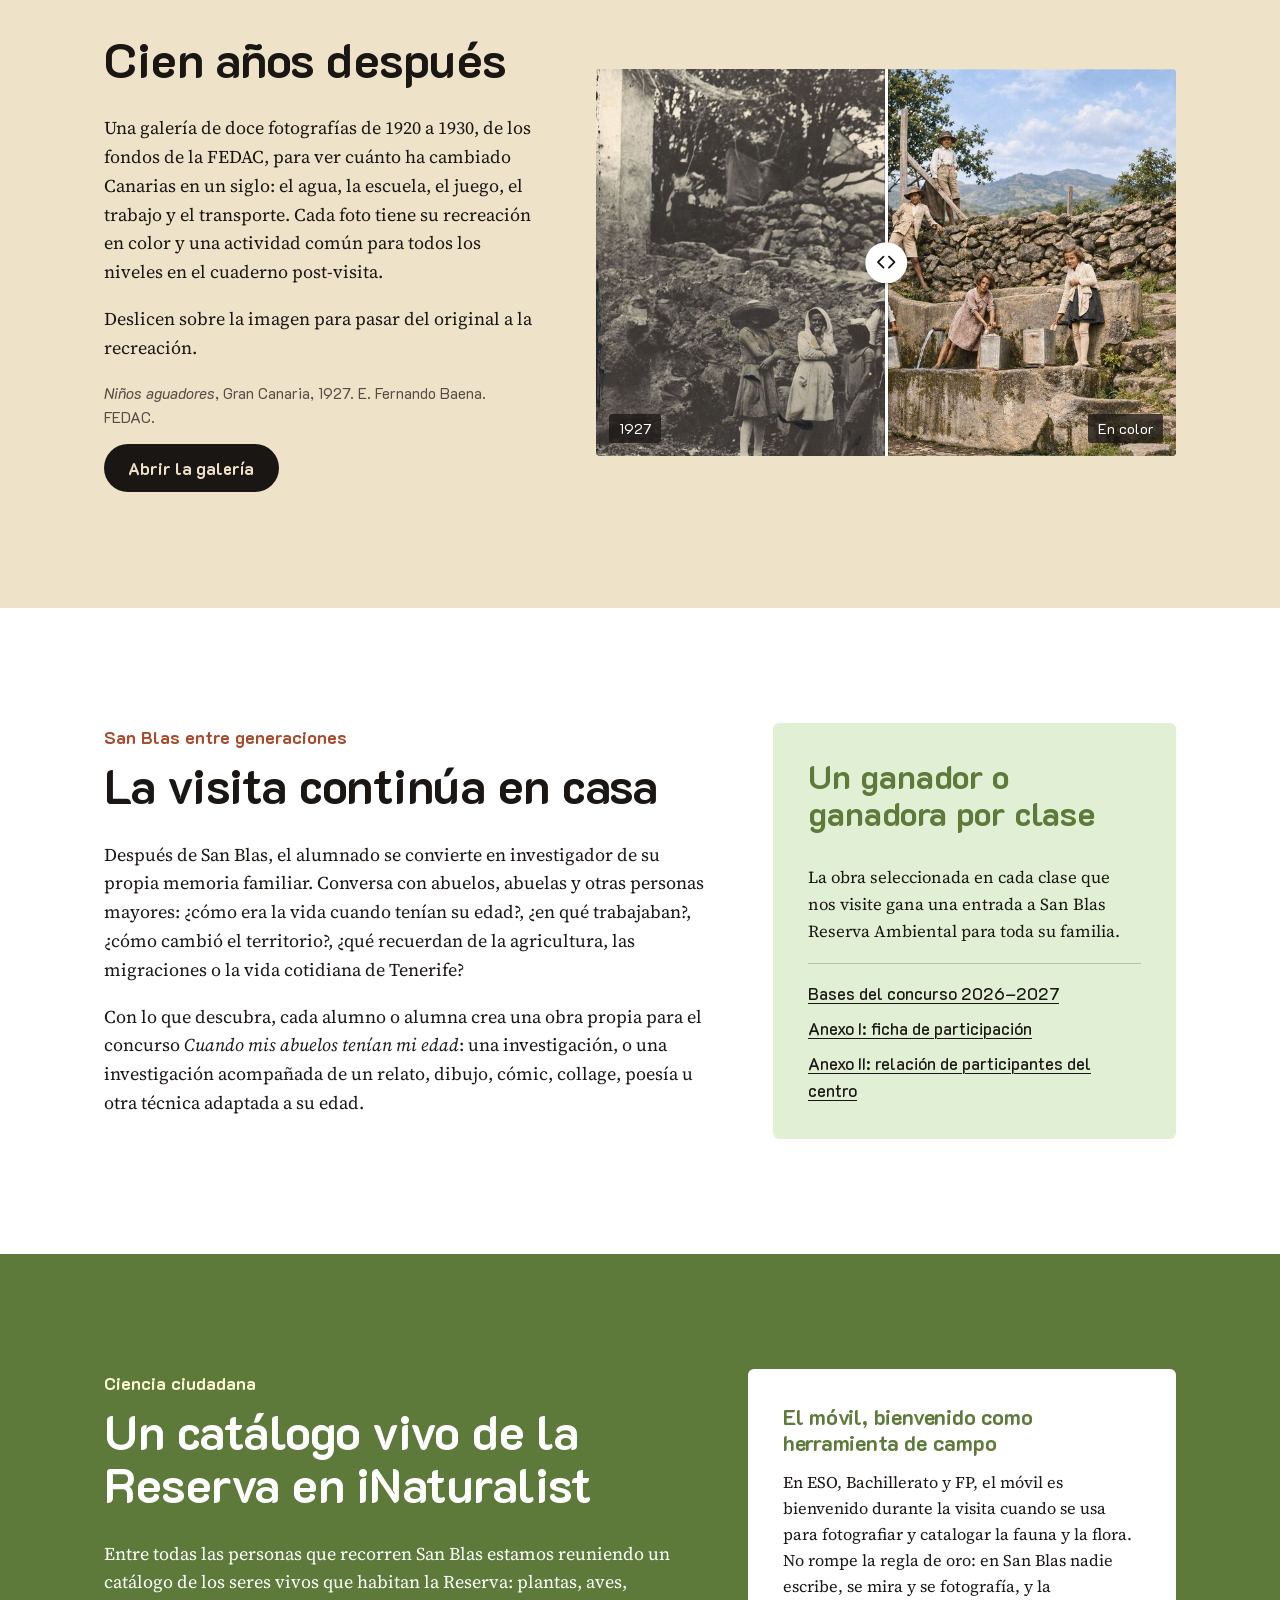
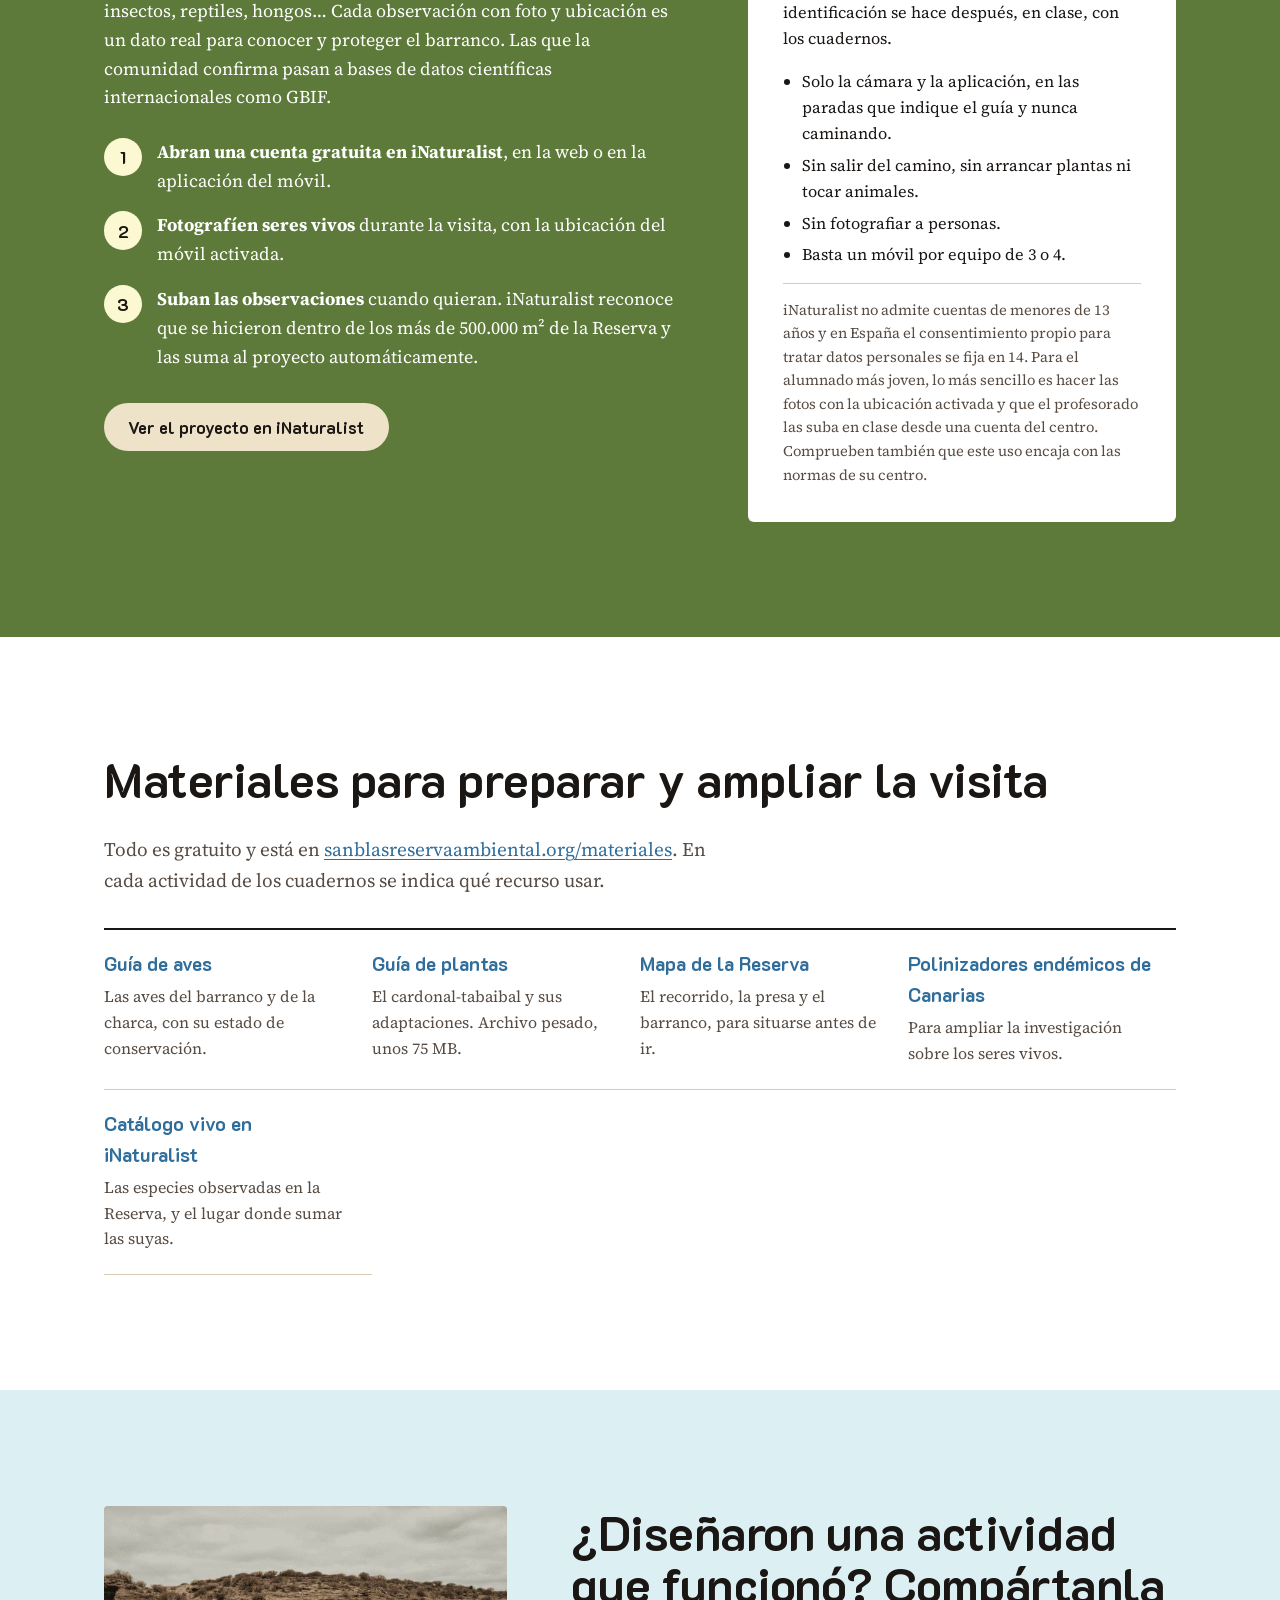
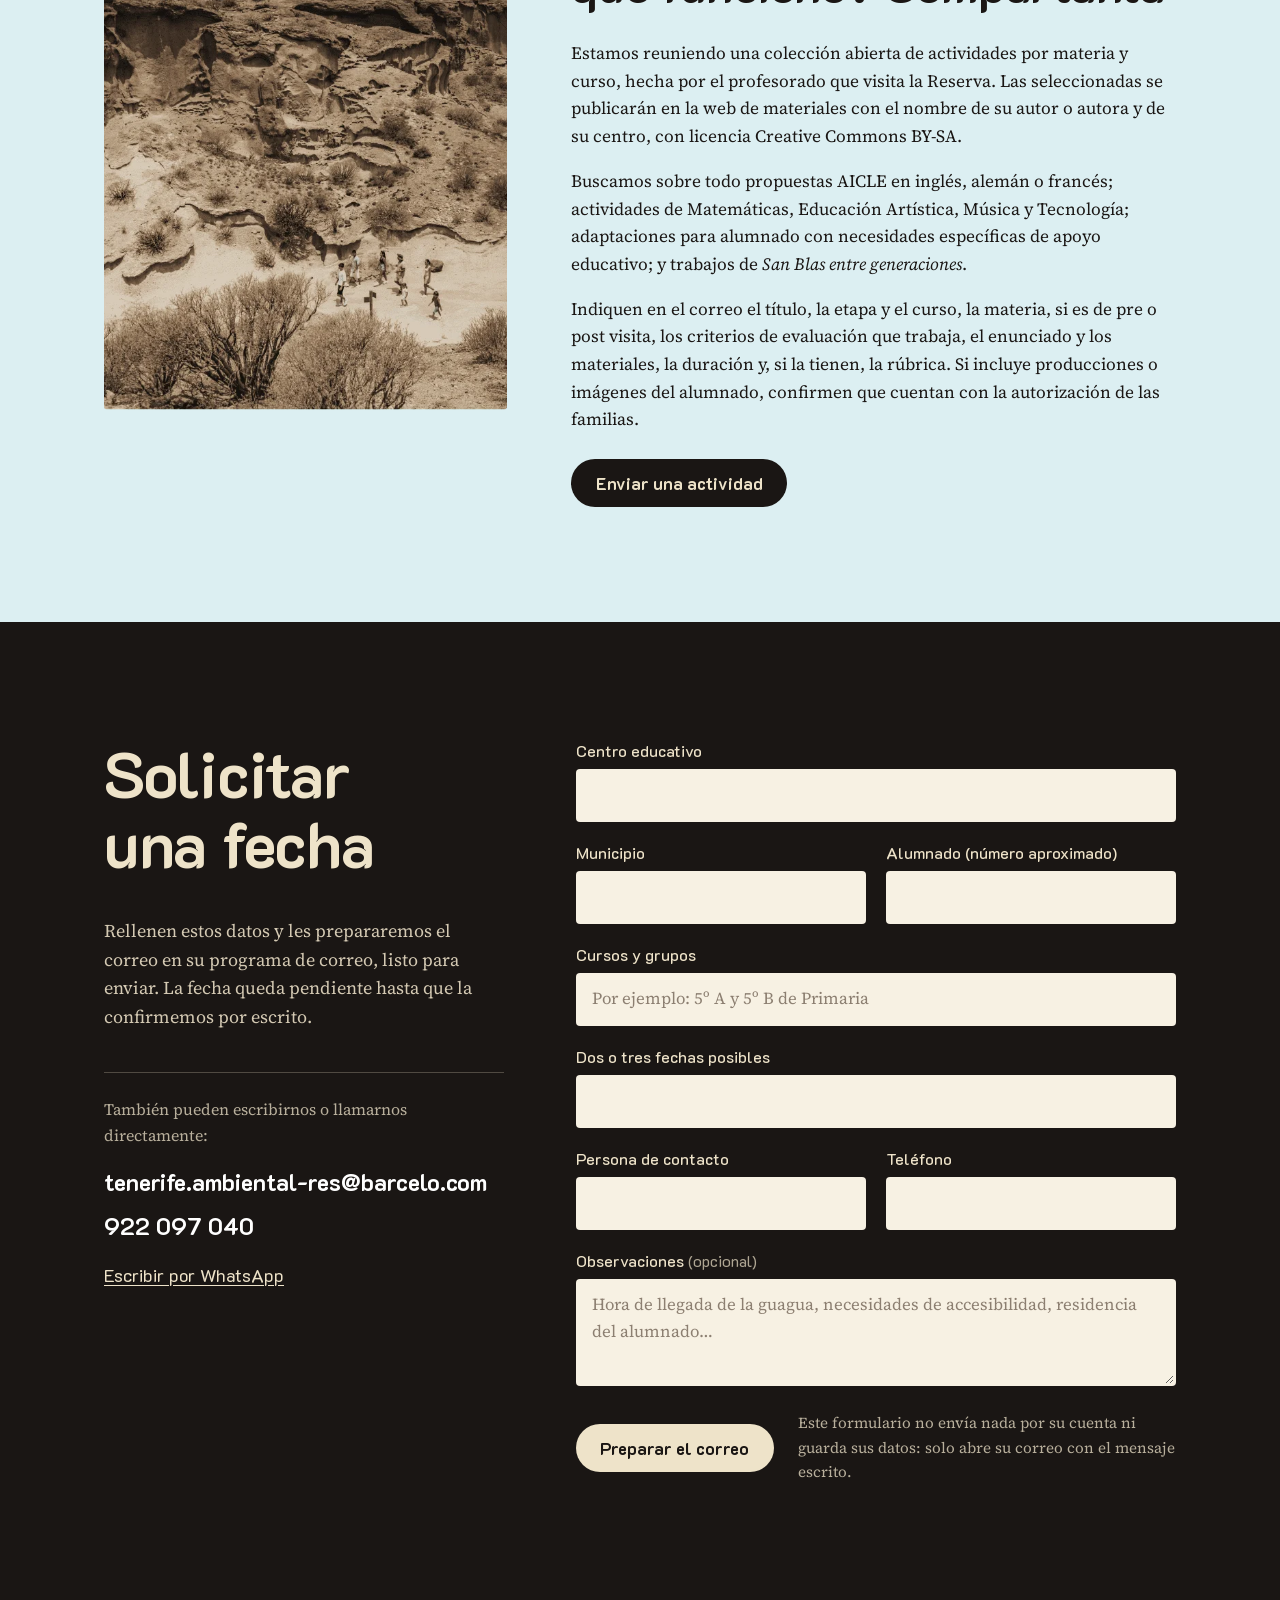
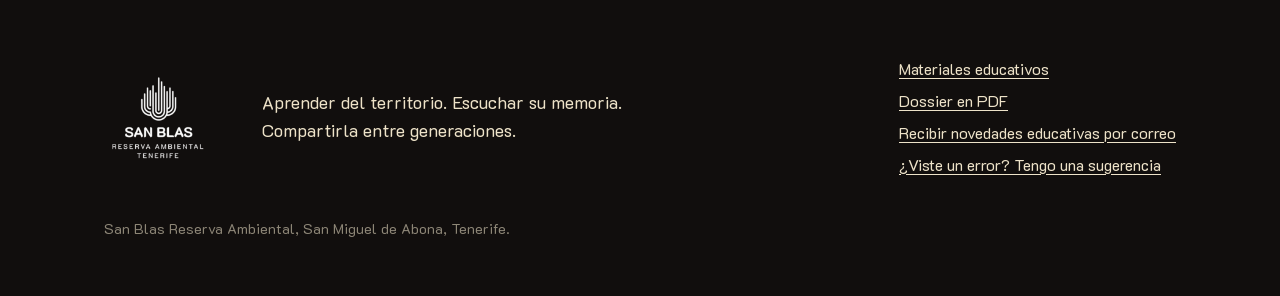
==== commit 8260aeff: "Cambia el enlace del pie a «¿Viste un error?» Co-Authored-By: Claude Opus 5.5 <noreply@anthropic.com" ====
--- a/index.html
+++ b/index.html
@@ -418,7 +418,7 @@
       <li><a href="https://sanblasreservaambiental.org/materiales/">Materiales educativos</a></li>
       <li><a href="https://sanblas.github.io/emails/dossierEducativoCurso2627.pdf">Dossier en PDF</a></li>
       <li><a href="mailto:tenerife.ambiental-res@barcelo.com?subject=Abonarme%20a%20novedades%20educativas&amp;body=Quiero%20recibir%20las%20novedades%20educativas%20de%20San%20Blas%20Reserva%20Ambiental.%0A%0ANombre%20(opcional)%3A%20%0ACentro%20(opcional)%3A%20">Recibir novedades educativas por correo</a></li>
-      <li><a href="mailto:tenerife.ambiental-res@barcelo.com?subject=Tengo%20una%20sugerencia&amp;body=P%C3%A1gina%3A%20https%3A%2F%2Fsanblasreservaambiental.org%2Fdossier%2F%0A%0AQu%C3%A9%20vieron%20o%20qu%C3%A9%20proponen%3A%20">¿Vieron un error? Tengo una sugerencia</a></li>
+      <li><a href="mailto:tenerife.ambiental-res@barcelo.com?subject=Tengo%20una%20sugerencia&amp;body=P%C3%A1gina%3A%20https%3A%2F%2Fsanblasreservaambiental.org%2Fdossier%2F%0A%0AQu%C3%A9%20vieron%20o%20qu%C3%A9%20proponen%3A%20">¿Viste un error? Tengo una sugerencia</a></li>
     </ul>
     <p class="pie__lugar">San Blas Reserva Ambiental, San Miguel de Abona, Tenerife.</p>
   </div>
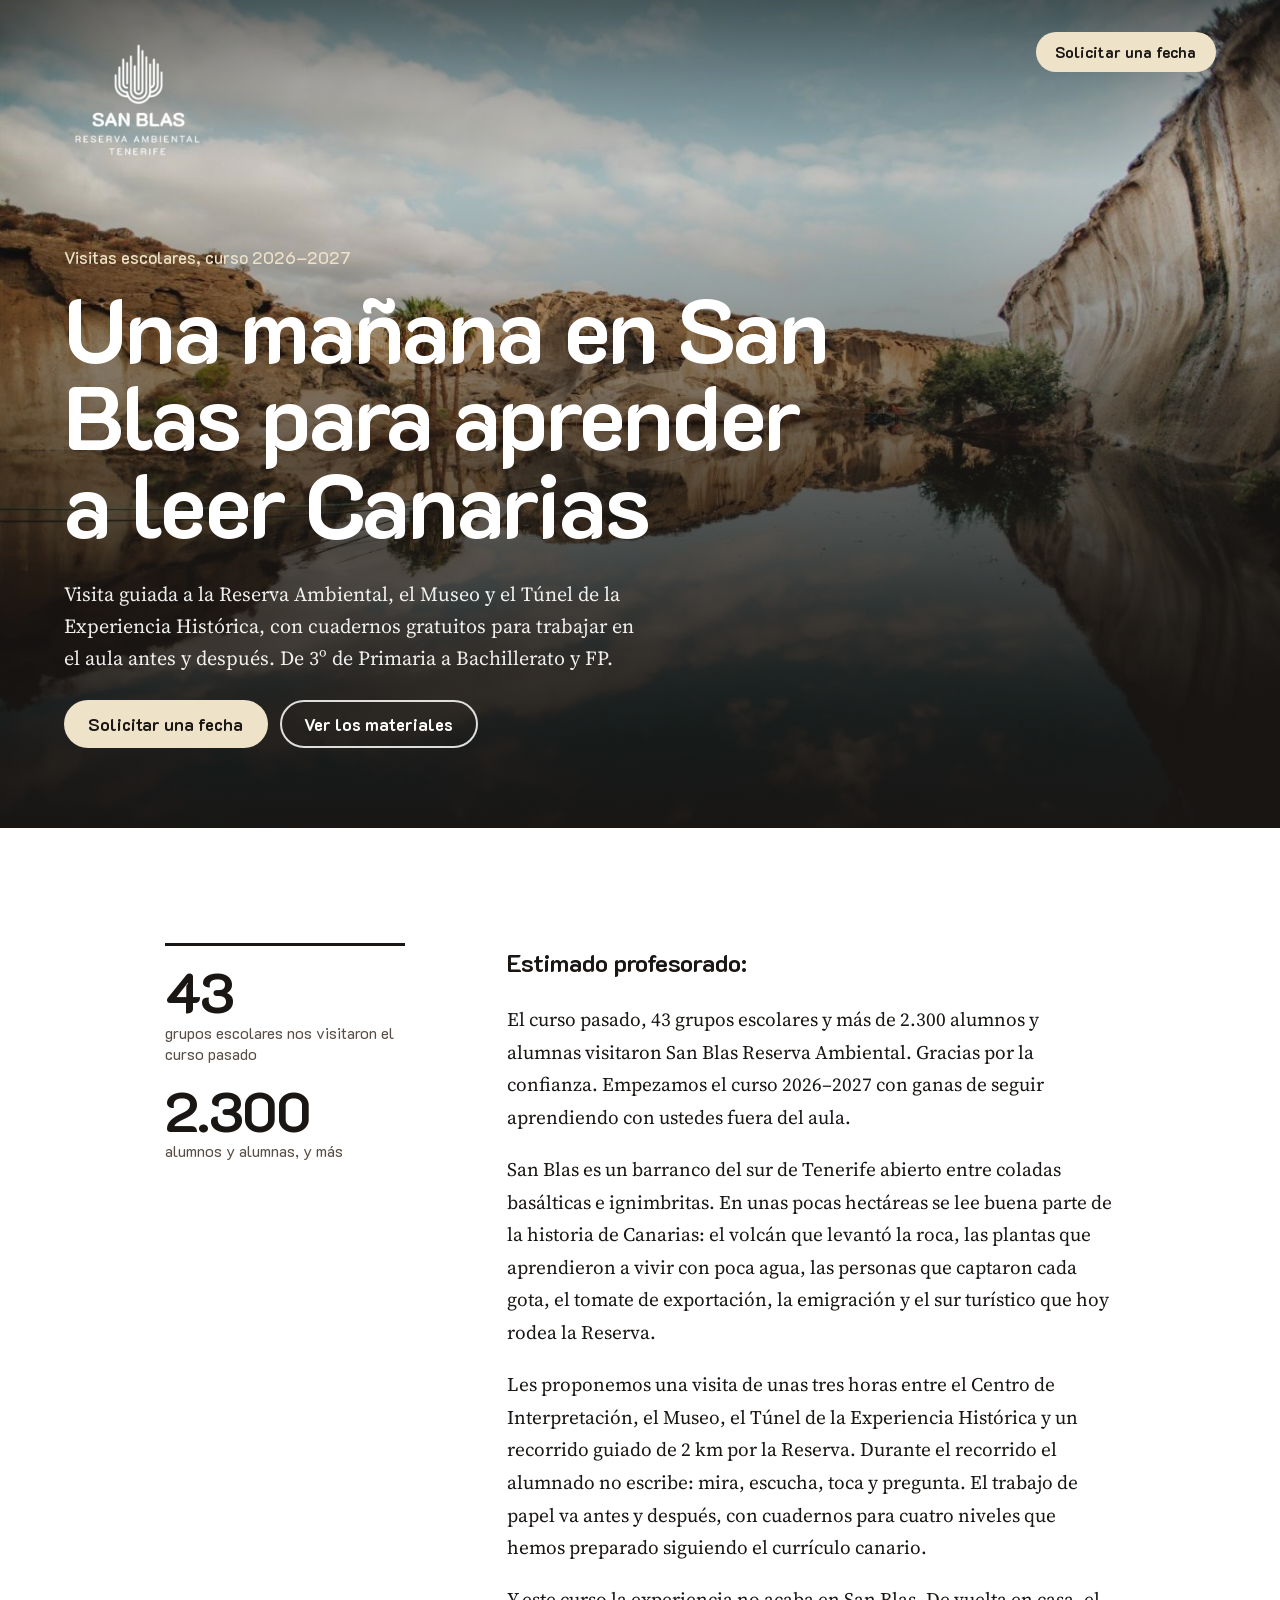
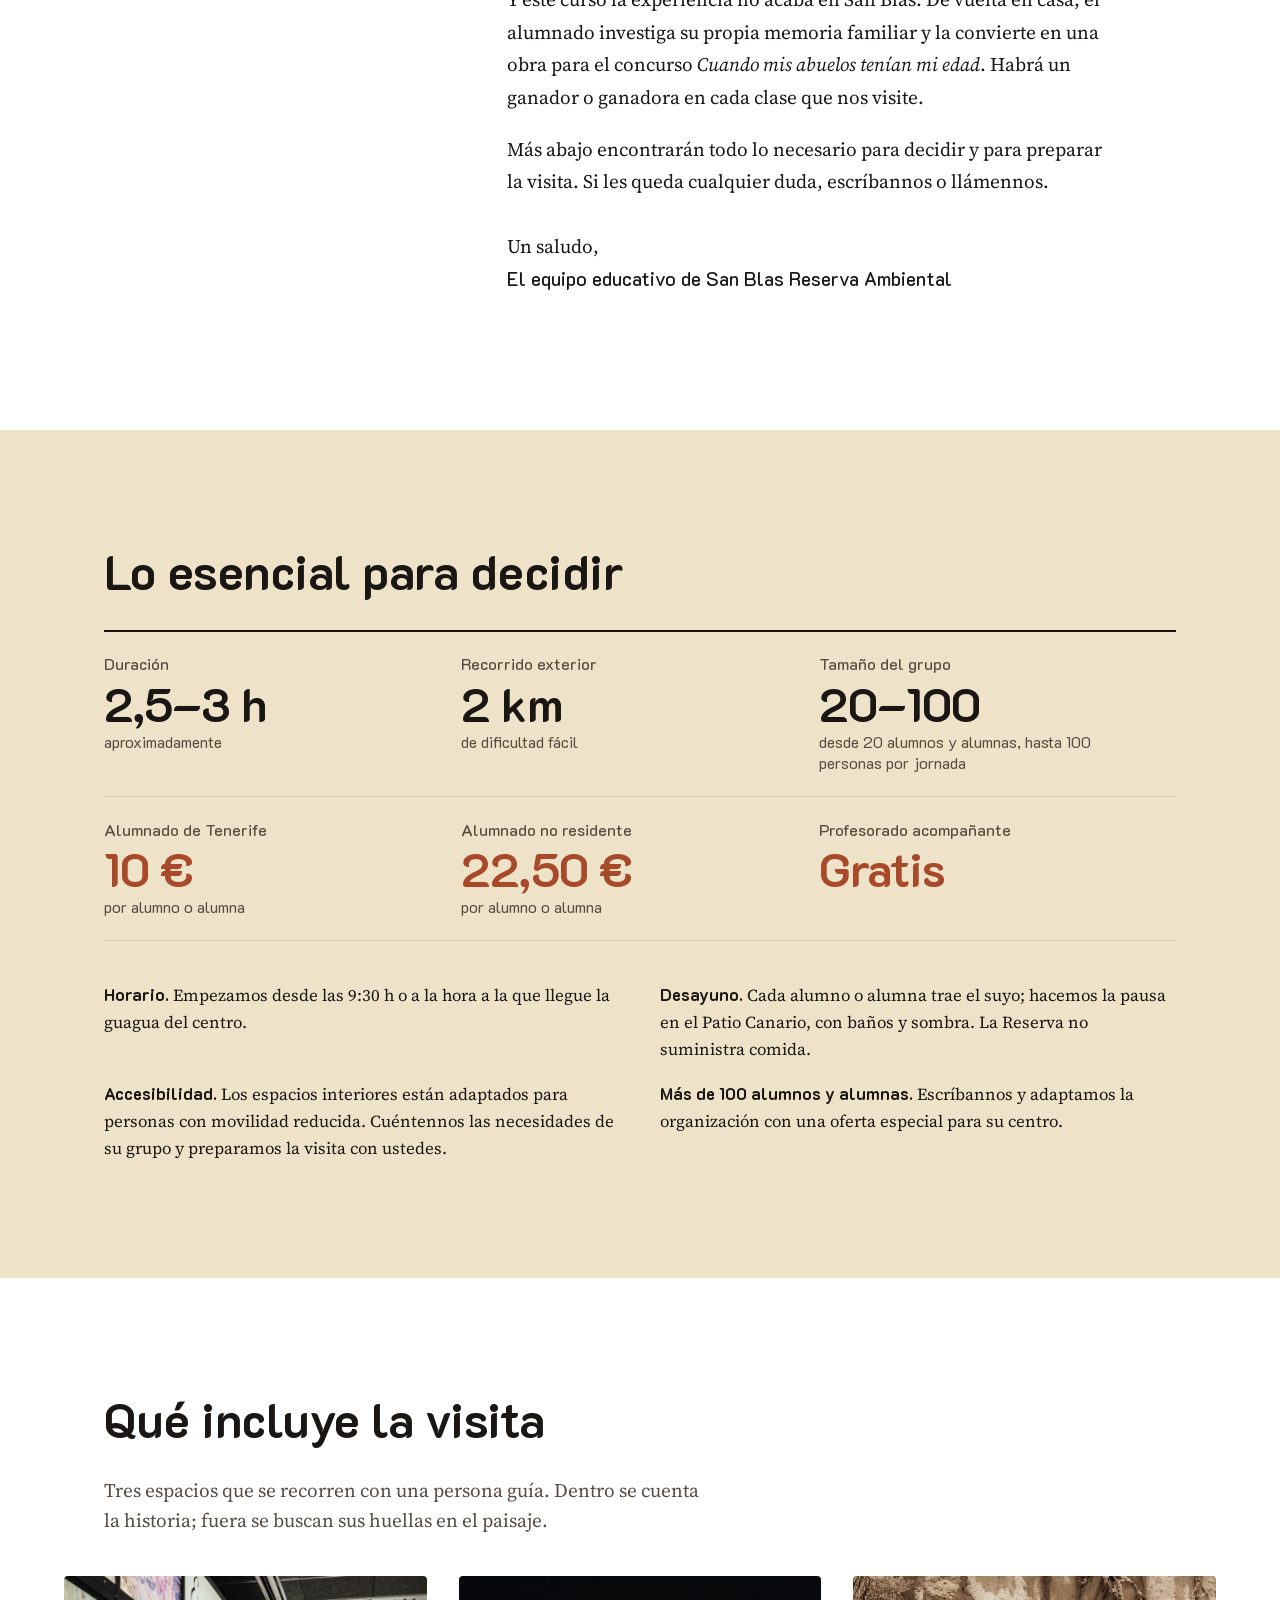
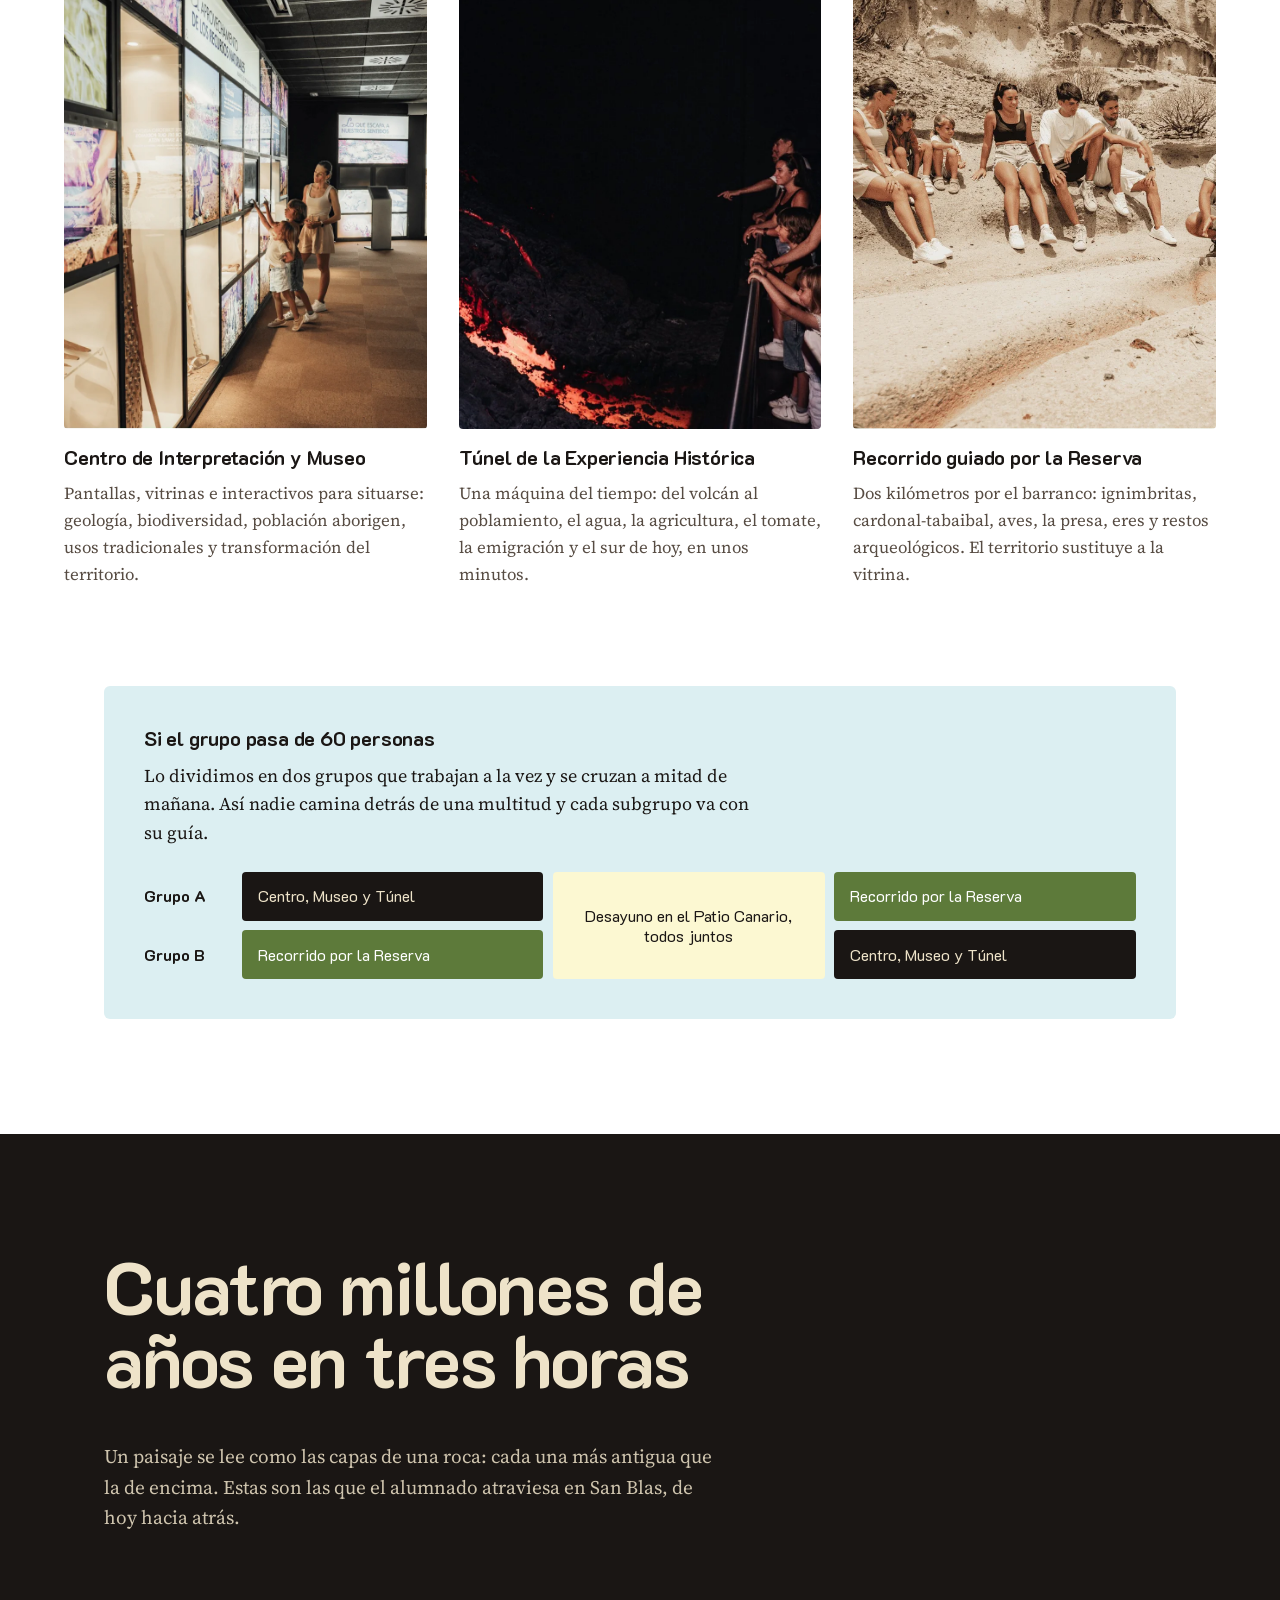
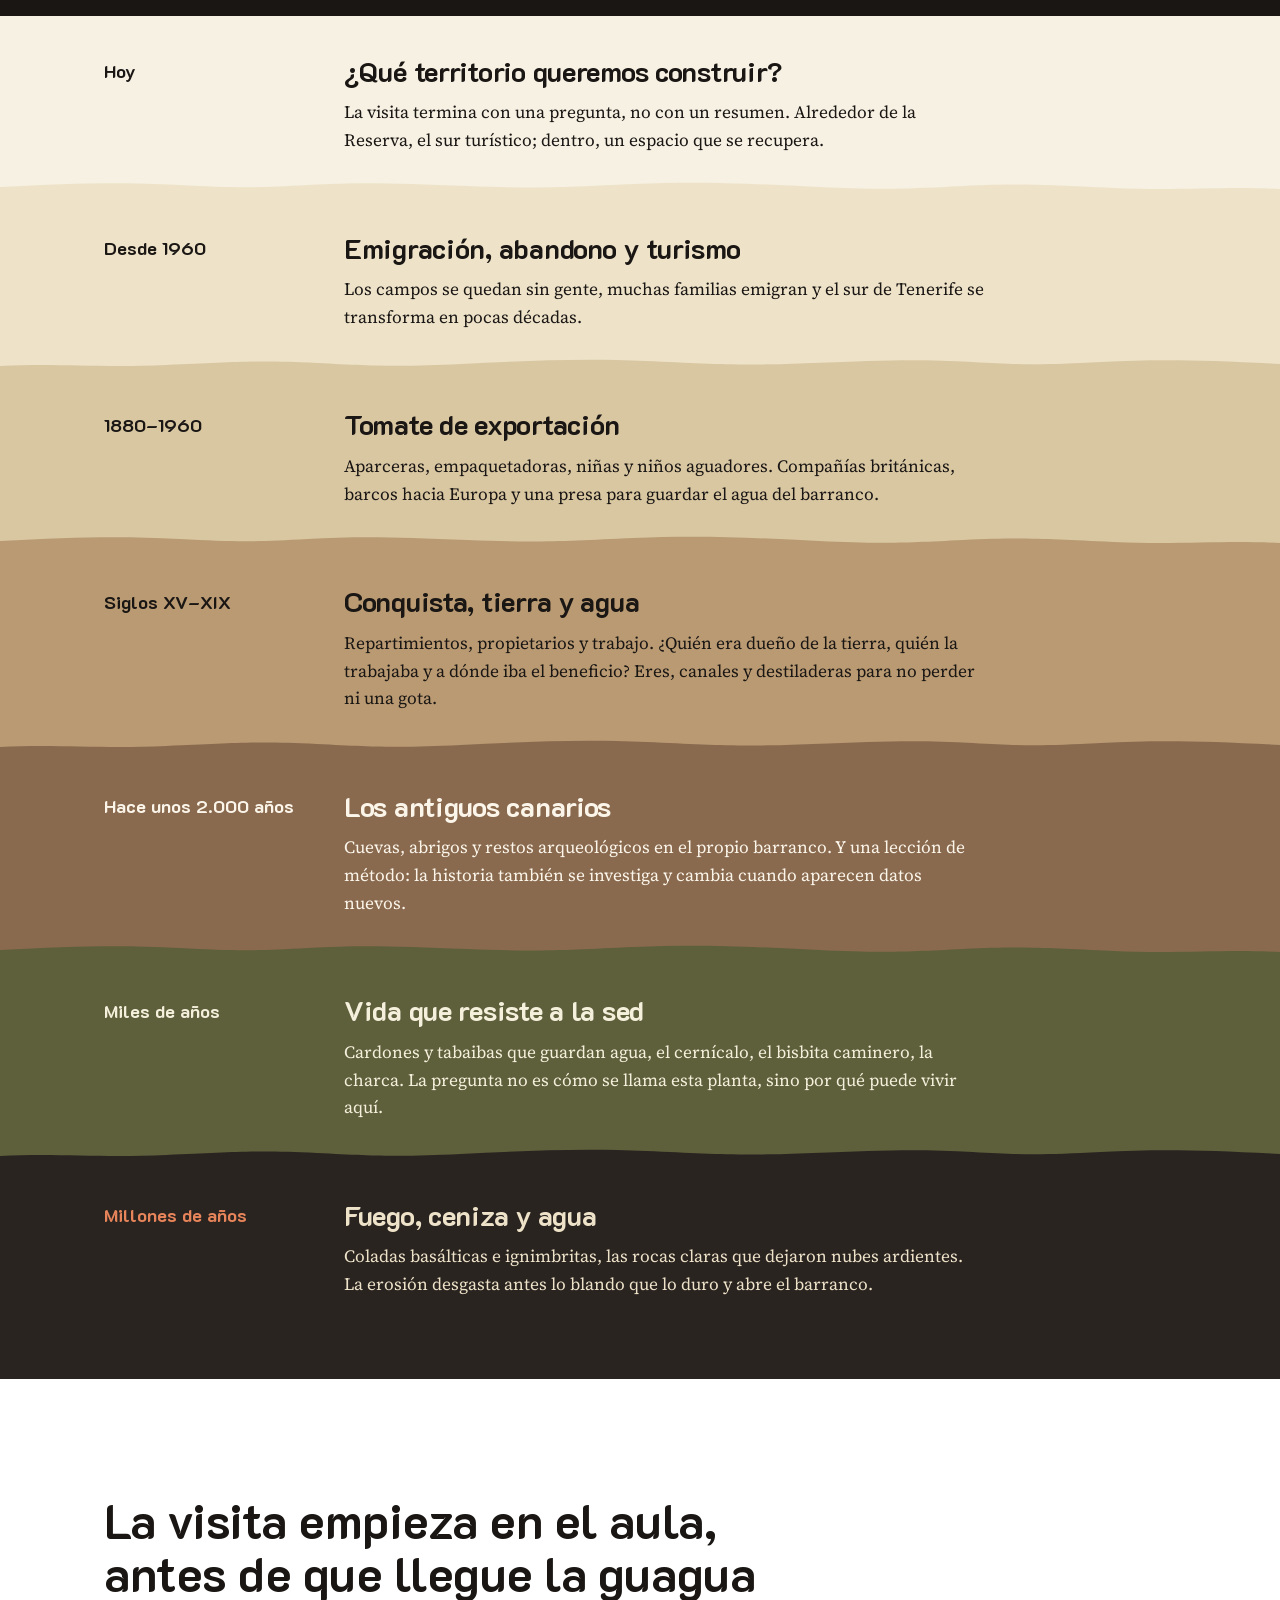
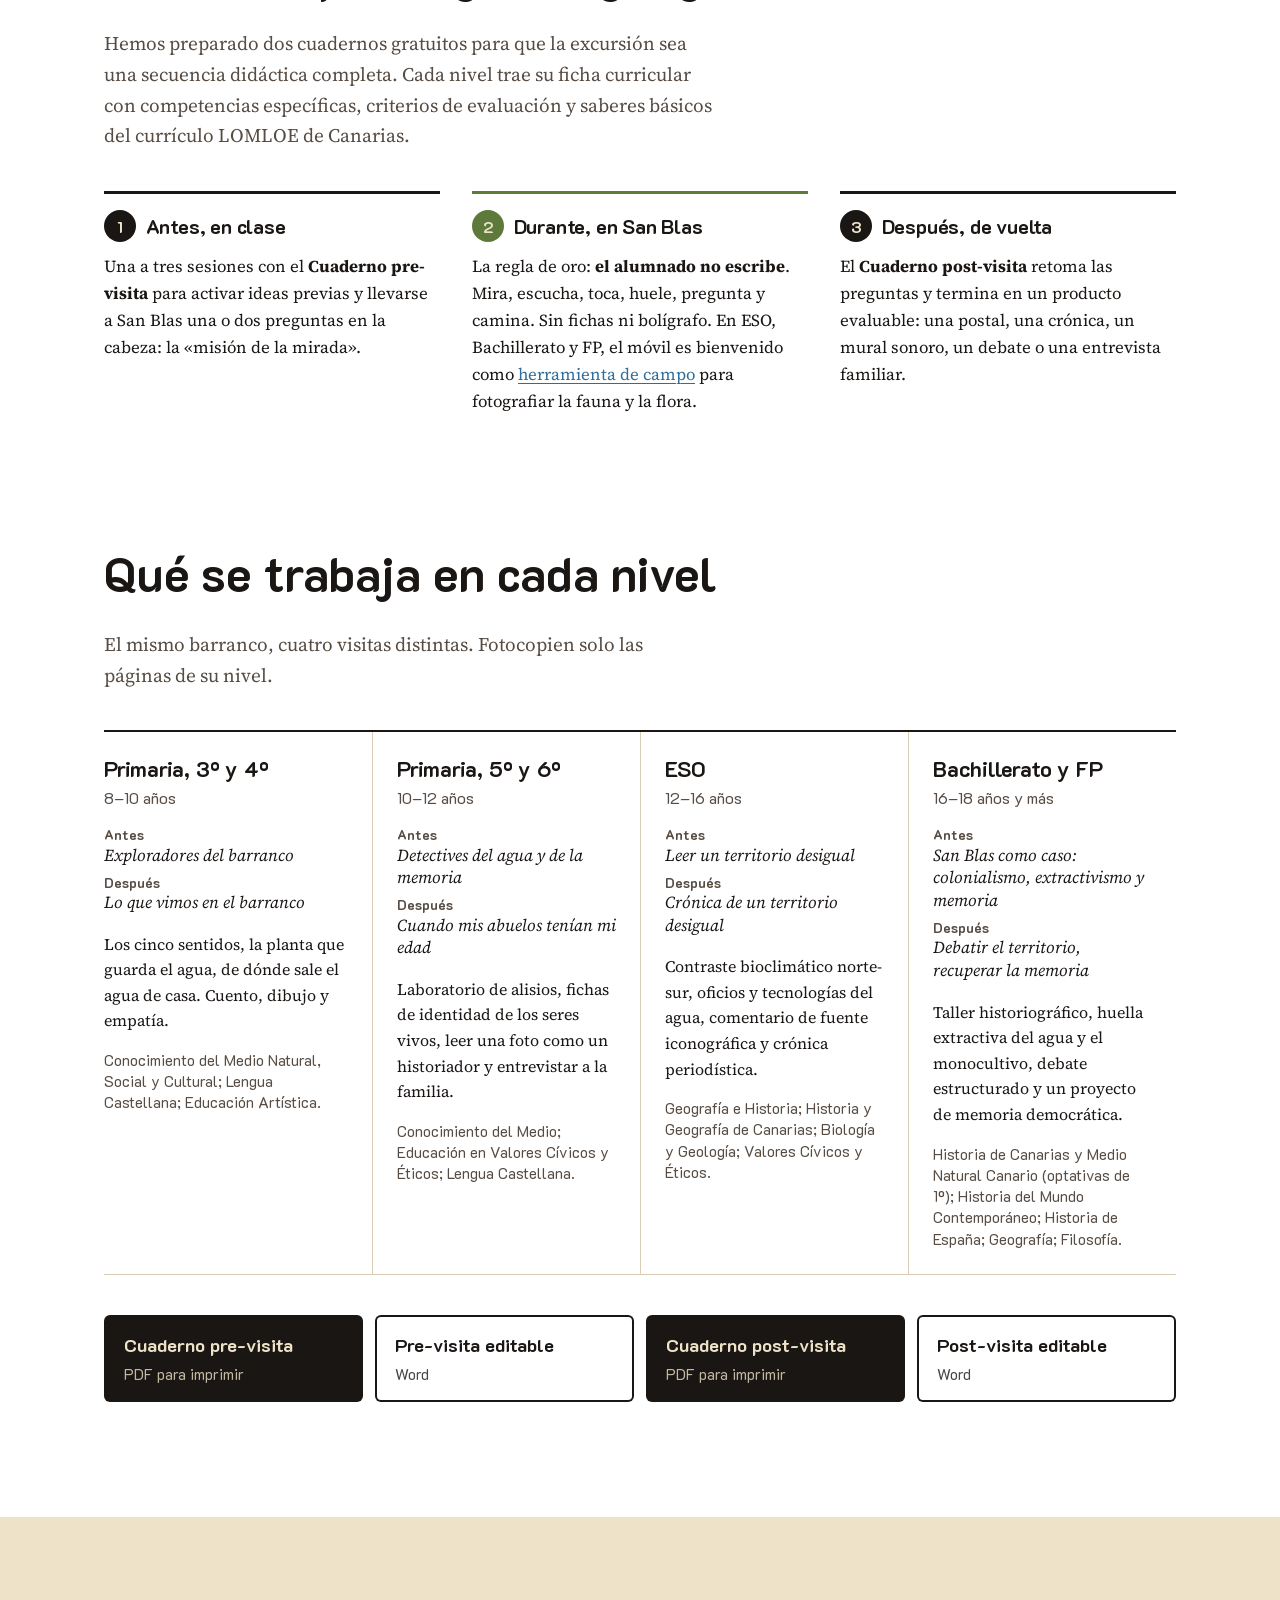
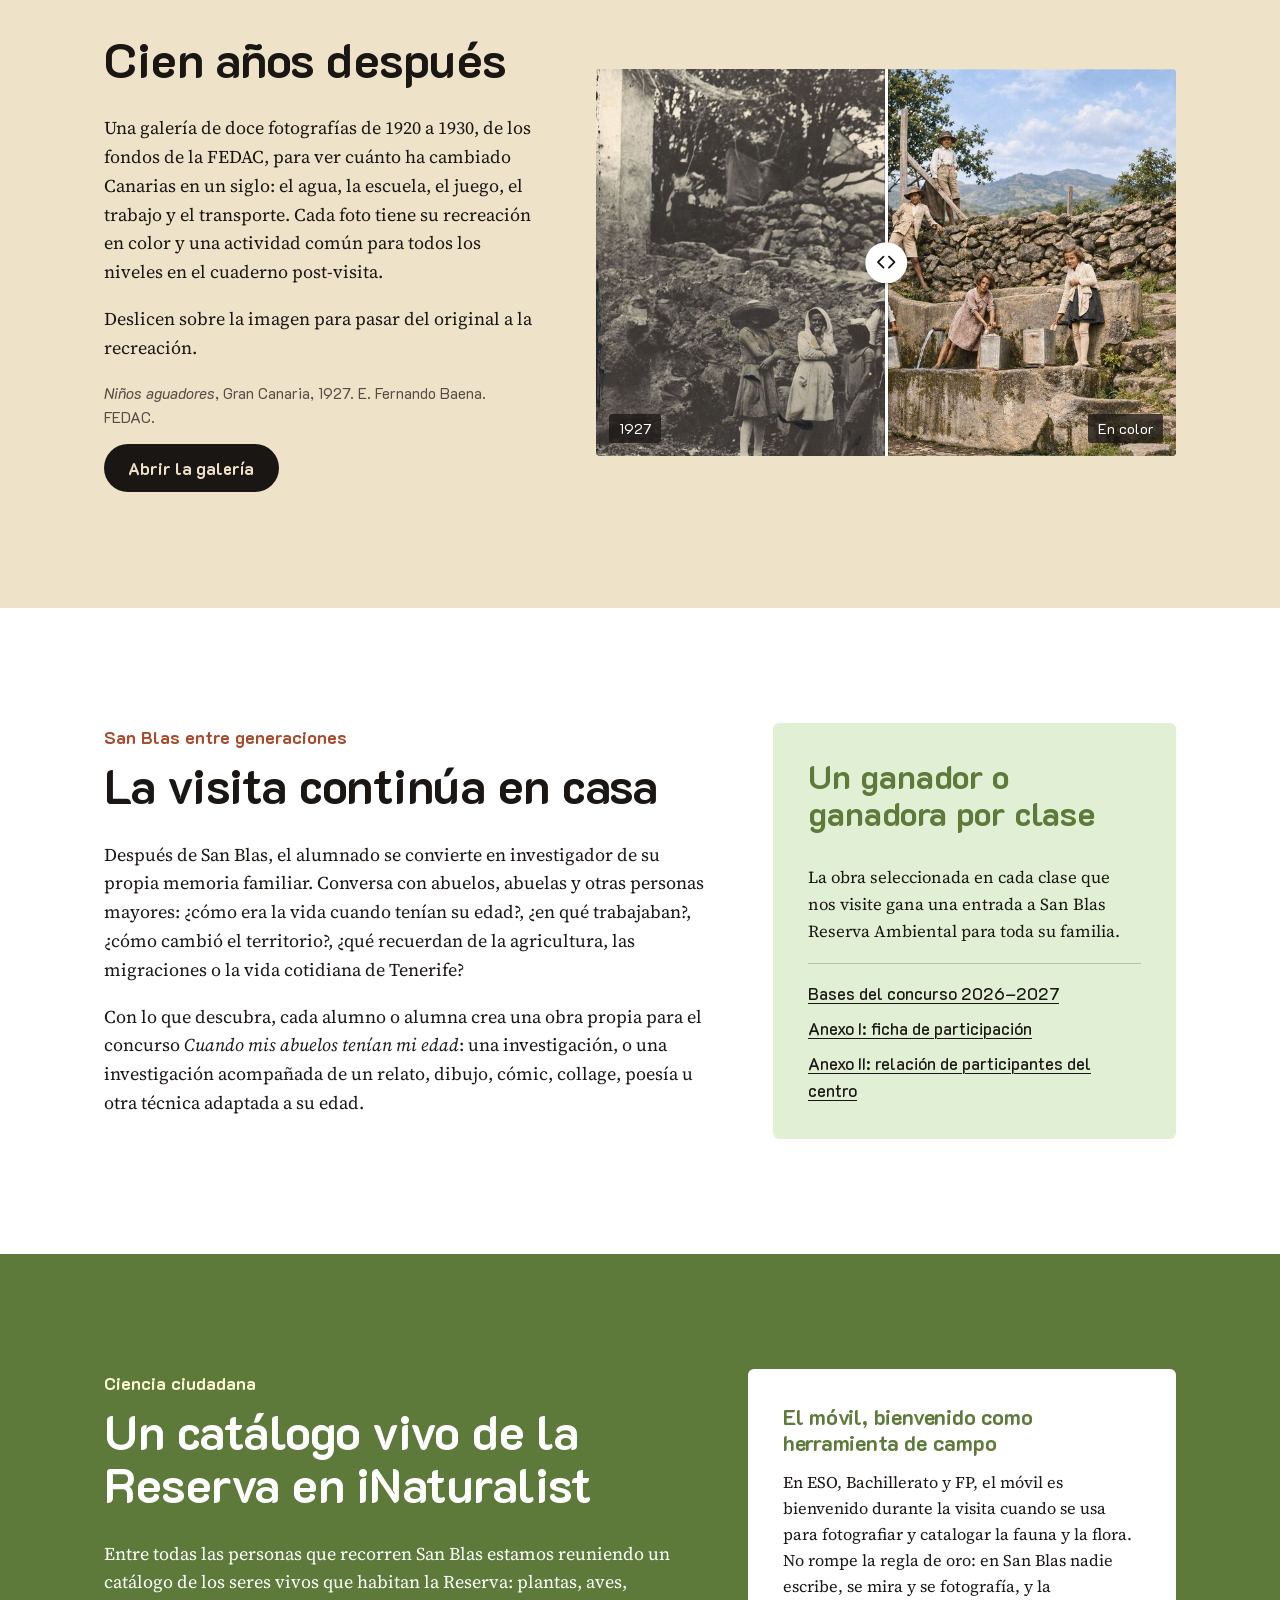
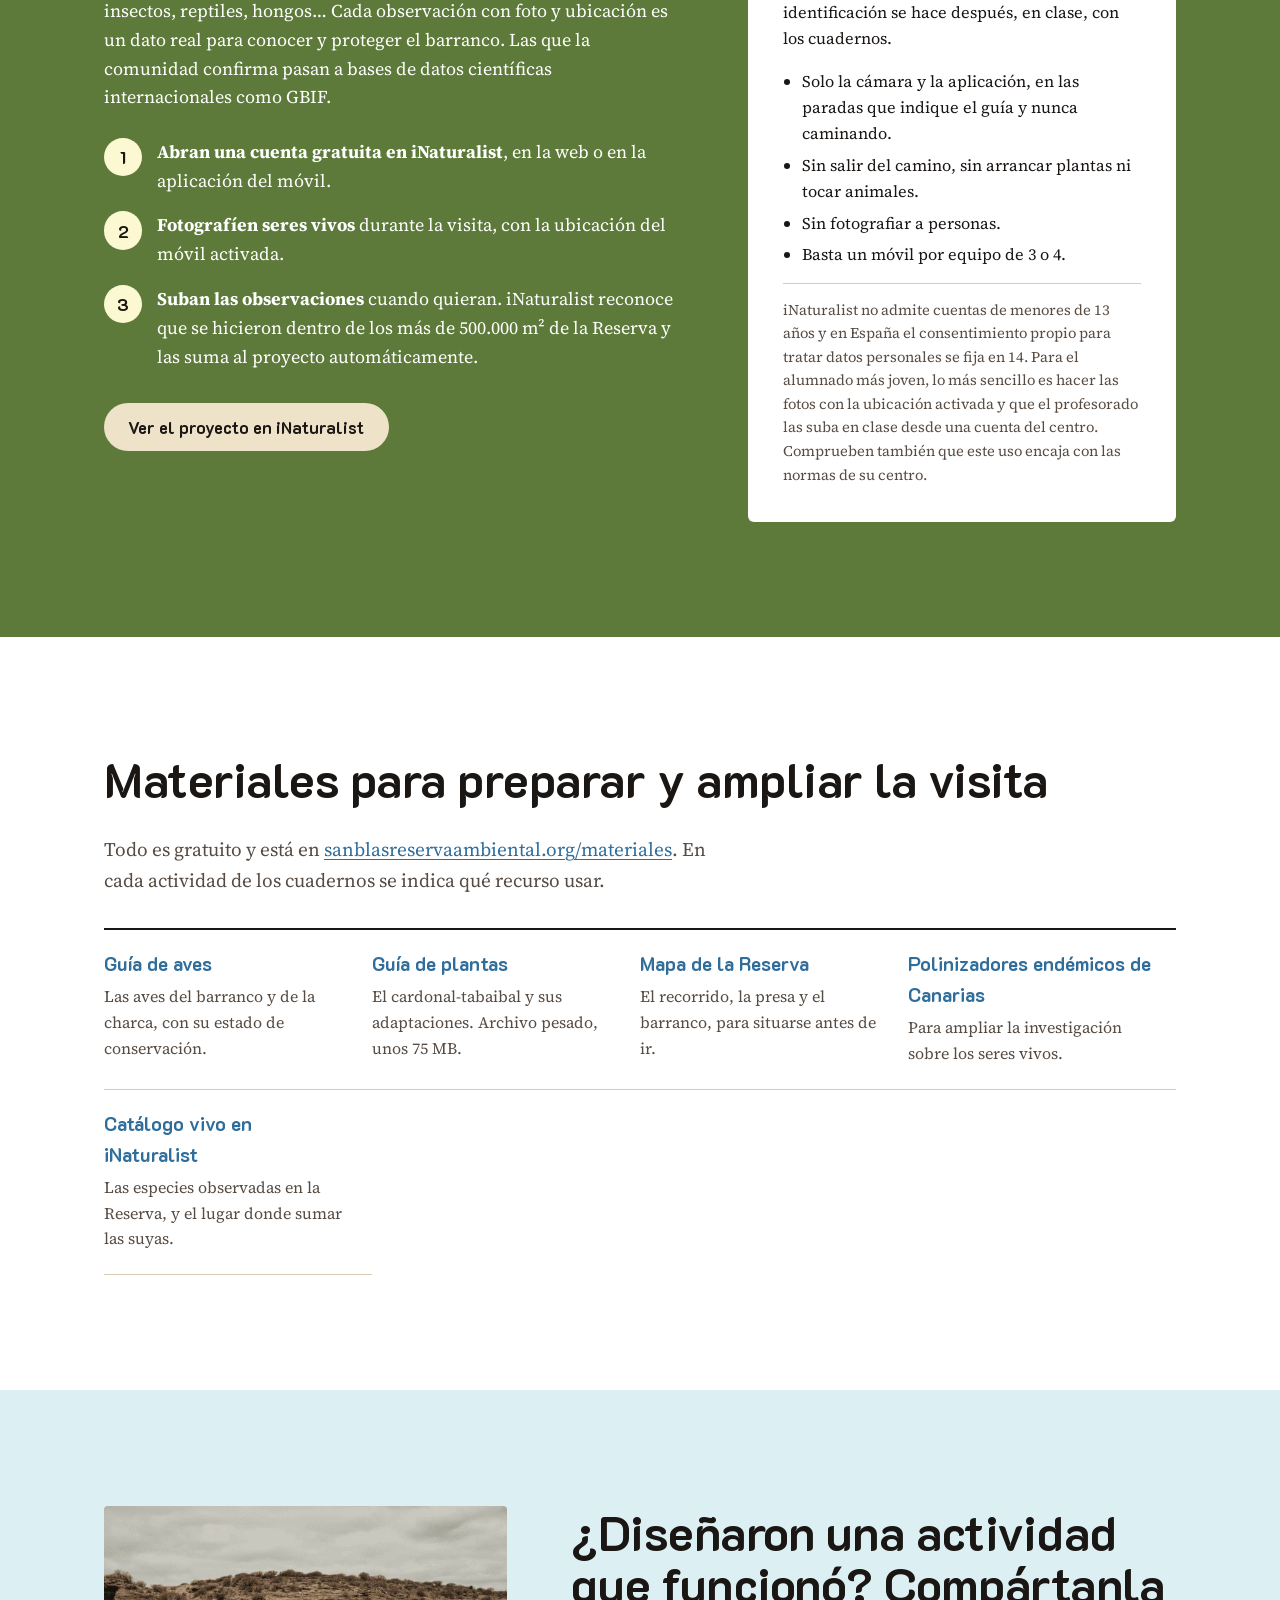
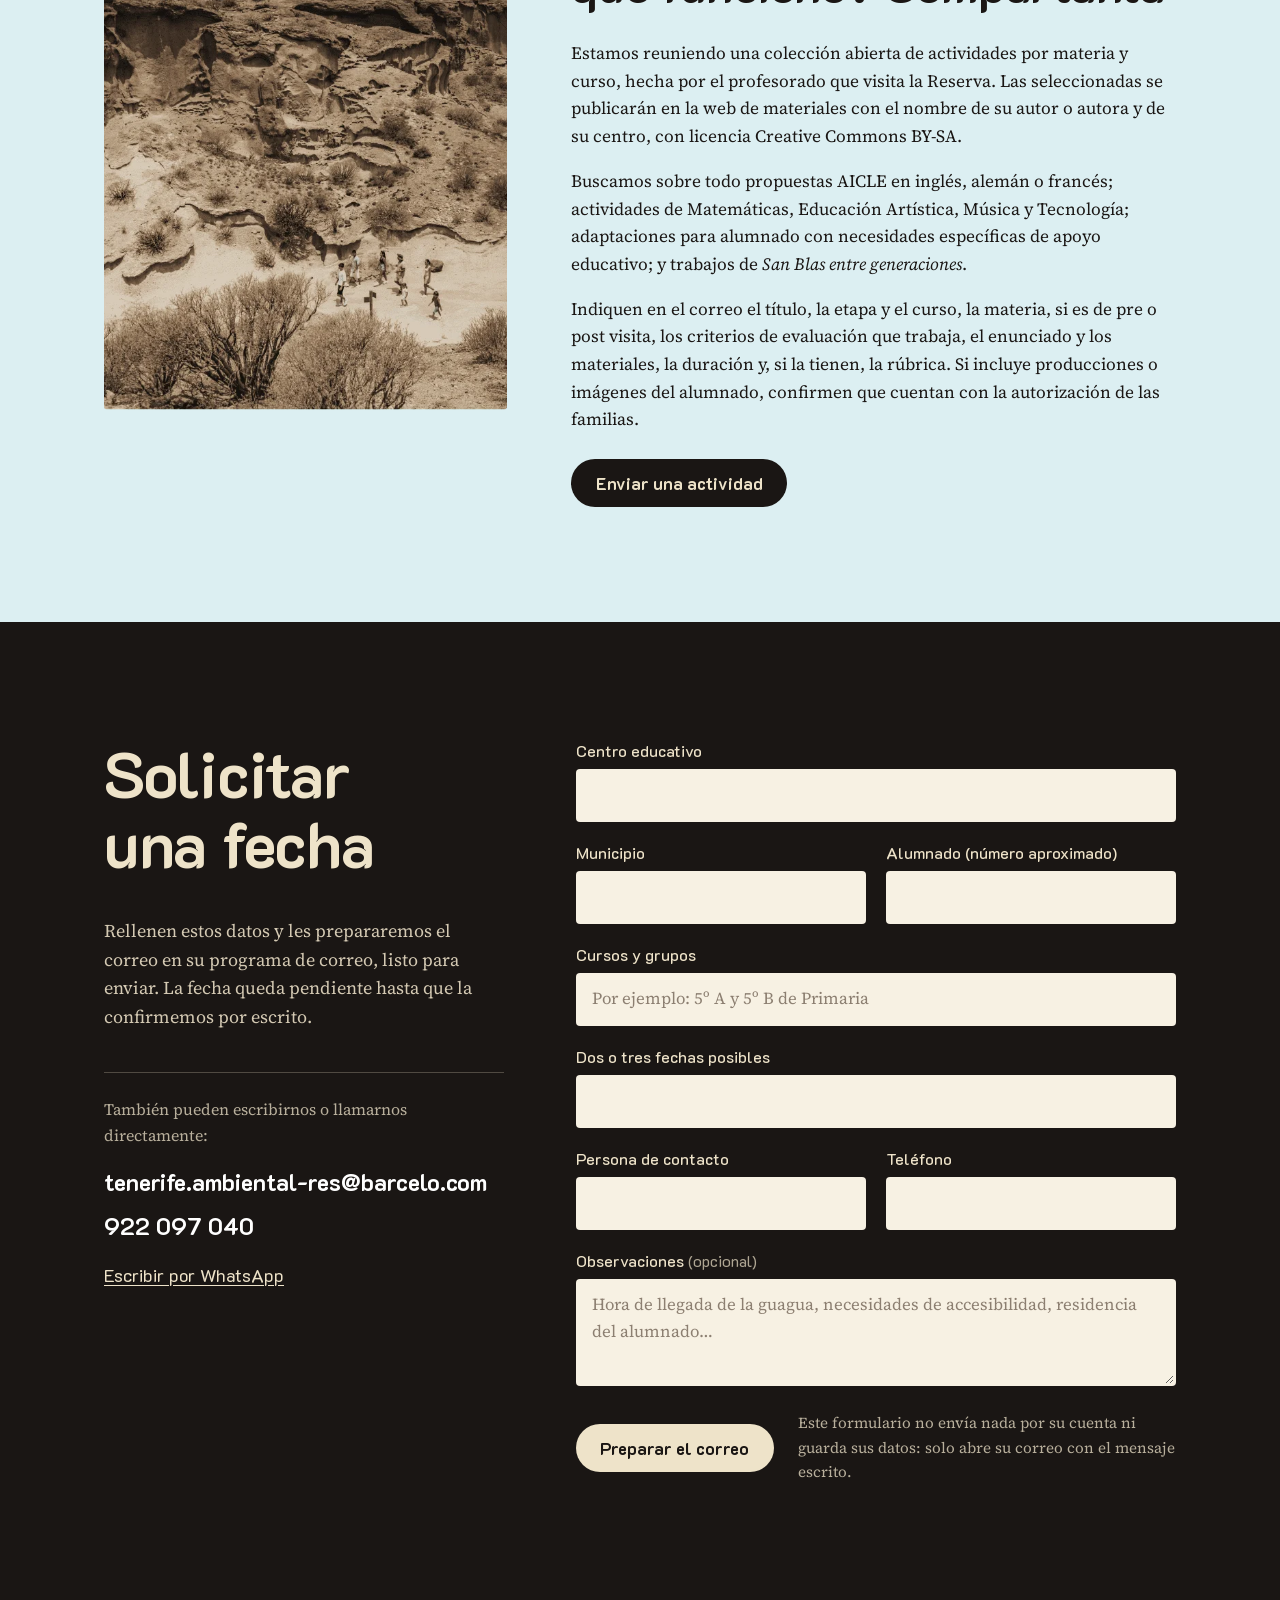
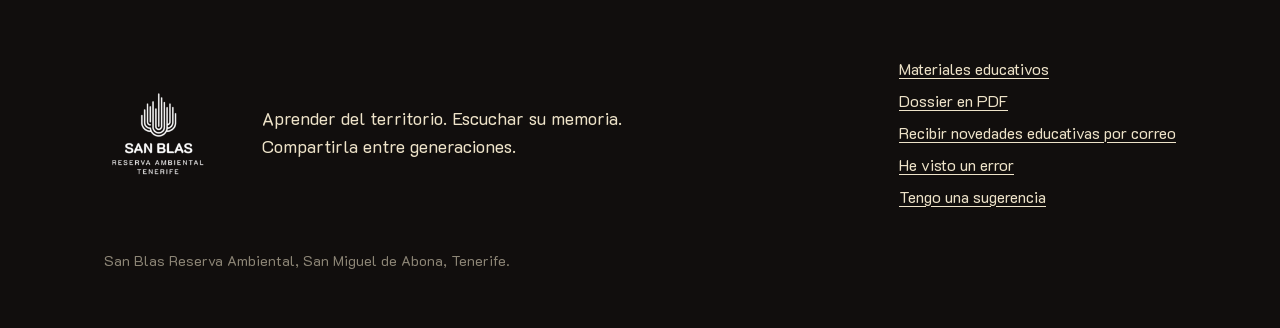
==== commit f8f75cd3: "Pie: enlaces «He visto un error» y «Tengo una sugerencia» Co-Authored-By: Claude Opus 5.5 <noreply@a" ====
--- a/index.html
+++ b/index.html
@@ -418,7 +418,8 @@
       <li><a href="https://sanblasreservaambiental.org/materiales/">Materiales educativos</a></li>
       <li><a href="https://sanblas.github.io/emails/dossierEducativoCurso2627.pdf">Dossier en PDF</a></li>
       <li><a href="mailto:tenerife.ambiental-res@barcelo.com?subject=Abonarme%20a%20novedades%20educativas&amp;body=Quiero%20recibir%20las%20novedades%20educativas%20de%20San%20Blas%20Reserva%20Ambiental.%0A%0ANombre%20(opcional)%3A%20%0ACentro%20(opcional)%3A%20">Recibir novedades educativas por correo</a></li>
-      <li><a href="mailto:tenerife.ambiental-res@barcelo.com?subject=Tengo%20una%20sugerencia&amp;body=P%C3%A1gina%3A%20https%3A%2F%2Fsanblasreservaambiental.org%2Fdossier%2F%0A%0AQu%C3%A9%20vieron%20o%20qu%C3%A9%20proponen%3A%20">¿Viste un error? Tengo una sugerencia</a></li>
+      <li><a href="mailto:tenerife.ambiental-res@barcelo.com?subject=He%20visto%20un%20error&amp;body=P%C3%A1gina%3A%20https%3A%2F%2Fsanblasreservaambiental.org%2Fdossier%2F%0A%0AQu%C3%A9%20he%20visto%3A%20">He visto un error</a></li>
+      <li><a href="mailto:tenerife.ambiental-res@barcelo.com?subject=Tengo%20una%20sugerencia&amp;body=P%C3%A1gina%3A%20https%3A%2F%2Fsanblasreservaambiental.org%2Fdossier%2F%0A%0AMi%20sugerencia%3A%20">Tengo una sugerencia</a></li>
     </ul>
     <p class="pie__lugar">San Blas Reserva Ambiental, San Miguel de Abona, Tenerife.</p>
   </div>
